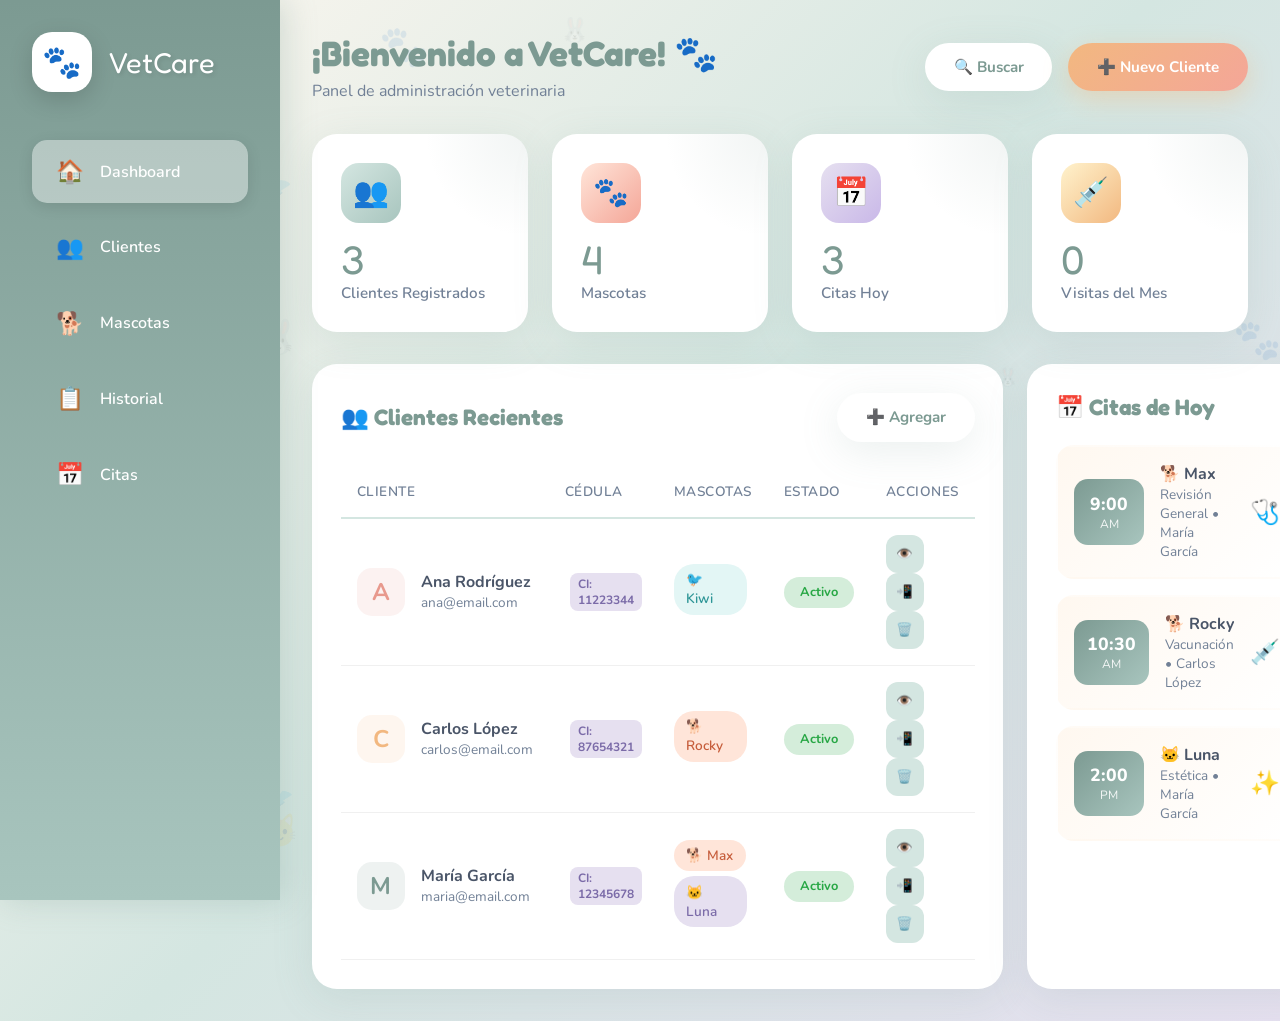
==== index.html @ 116b3d25 "Add files via upload" ====
<!DOCTYPE html>
<html lang="es">
<head>
    <meta charset="UTF-8">
    <meta name="viewport" content="width=device-width, initial-scale=1.0">
    <title>🐾 VetCare - Sistema de Gestión Veterinaria</title>
    <link href="https://fonts.googleapis.com/css2?family=Nunito:wght@400;600;700;800&family=Fredoka+One&display=swap" rel="stylesheet">
    <link rel="stylesheet" href="styles.css">
</head>
<body>
    <!-- Floating Paw Prints Background -->
    <div class="floating-paws" id="floatingPaws"></div>

    <!-- Sidebar Navigation -->
    <aside class="sidebar">
        <div class="logo">
            <div class="logo-icon">🐾</div>
            <span class="logo-text">VetCare</span>
        </div>
        <nav>
            <ul class="nav-menu">
                <li class="nav-item">
                    <a href="#" class="nav-link active" data-section="dashboard">
                        <span class="nav-icon">🏠</span>
                        <span class="nav-text">Dashboard</span>
                    </a>
                </li>
                <li class="nav-item">
                    <a href="#" class="nav-link" data-section="clients">
                        <span class="nav-icon">👥</span>
                        <span class="nav-text">Clientes</span>
                    </a>
                </li>
                <li class="nav-item">
                    <a href="#" class="nav-link" data-section="pets">
                        <span class="nav-icon">🐕</span>
                        <span class="nav-text">Mascotas</span>
                    </a>
                </li>
                <li class="nav-item">
                    <a href="#" class="nav-link" data-section="history">
                        <span class="nav-icon">📋</span>
                        <span class="nav-text">Historial</span>
                    </a>
                </li>
                <li class="nav-item">
                    <a href="#" class="nav-link" data-section="appointments">
                        <span class="nav-icon">📅</span>
                        <span class="nav-text">Citas</span>
                    </a>
                </li>
            </ul>
        </nav>
    </aside>

    <!-- Main Content -->
    <main class="main-content">
        
        <!-- ==================== DASHBOARD SECTION ==================== -->
        <section class="section active" id="dashboard">
            <header class="header">
                <div class="welcome-text">
                    <h1>¡Bienvenido a VetCare! 🐾</h1>
                    <p>Panel de administración veterinaria</p>
                </div>
                <div class="header-actions">
                    <button class="btn btn-secondary" onclick="openModal('search')">🔍 Buscar</button>
                    <button class="btn btn-primary" onclick="openModal('newClient')">➕ Nuevo Cliente</button>
                </div>
            </header>

            <!-- Stats Cards -->
            <div class="stats-grid">
                <div class="stat-card">
                    <div class="stat-icon">👥</div>
                    <div class="stat-value" id="totalClients">0</div>
                    <div class="stat-label">Clientes Registrados</div>
                </div>
                <div class="stat-card">
                    <div class="stat-icon">🐾</div>
                    <div class="stat-value" id="totalPets">0</div>
                    <div class="stat-label">Mascotas</div>
                </div>
                <div class="stat-card">
                    <div class="stat-icon">📅</div>
                    <div class="stat-value" id="todayAppointments">0</div>
                    <div class="stat-label">Citas Hoy</div>
                </div>
                <div class="stat-card">
                    <div class="stat-icon">💉</div>
                    <div class="stat-value" id="monthlyVisits">0</div>
                    <div class="stat-label">Visitas del Mes</div>
                </div>
            </div>

            <!-- Content Grid -->
            <div class="content-grid">
                <!-- Recent Clients Panel -->
                <div class="panel">
                    <div class="panel-header">
                        <h2 class="panel-title">👥 Clientes Recientes</h2>
                        <button class="btn btn-secondary" onclick="openModal('newClient')">➕ Agregar</button>
                    </div>
                    <table class="client-table">
                        <thead>
                            <tr>
                                <th>Cliente</th>
                                <th>Cédula</th>
                                <th>Mascotas</th>
                                <th>Estado</th>
                                <th>Acciones</th>
                            </tr>
                        </thead>
                        <tbody id="recentClientsTable"></tbody>
                    </table>
                </div>

                <!-- Today's Appointments Panel -->
                <div class="panel">
                    <div class="panel-header">
                        <h2 class="panel-title">📅 Citas de Hoy</h2>
                    </div>
                    <div class="appointment-list" id="todayAppointmentsList"></div>
                </div>
            </div>
        </section>

        <!-- ==================== CLIENTS SECTION ==================== -->
        <section class="section" id="clients">
            <header class="header">
                <div class="welcome-text">
                    <h1>Gestión de Clientes 👥</h1>
                    <p>Administra la información de tus clientes</p>
                </div>
                <div class="header-actions">
                    <button class="btn btn-primary" onclick="openModal('newClient')">➕ Nuevo Cliente</button>
                </div>
            </header>

            <div class="panel">
                <div class="search-box">
                    <span class="search-icon">🔍</span>
                    <input type="text" class="search-input" placeholder="Buscar cliente por nombre, cédula, email o teléfono..." id="clientSearch" oninput="filterClients()">
                </div>
                <table class="client-table">
                    <thead>
                        <tr>
                            <th>Cliente</th>
                            <th>Cédula</th>
                            <th>Teléfono</th>
                            <th>Mascotas</th>
                            <th>Última Visita</th>
                            <th>Acciones</th>
                        </tr>
                    </thead>
                    <tbody id="allClientsTable"></tbody>
                </table>
            </div>
        </section>

        <!-- ==================== PETS SECTION ==================== -->
        <section class="section" id="pets">
            <header class="header">
                <div class="welcome-text">
                    <h1>Mascotas 🐾</h1>
                    <p>Registro de todas las mascotas</p>
                </div>
                <div class="header-actions">
                    <button class="btn btn-primary" onclick="openModal('newPet')">➕ Nueva Mascota</button>
                </div>
            </header>

            <div class="panel">
                <div class="search-box">
                    <span class="search-icon">🔍</span>
                    <input type="text" class="search-input" placeholder="Buscar mascota por nombre o dueño..." id="petSearch" oninput="filterPets()">
                </div>
                <table class="client-table">
                    <thead>
                        <tr>
                            <th>Mascota</th>
                            <th>Tipo</th>
                            <th>Dueño</th>
                            <th>Edad</th>
                            <th>Acciones</th>
                        </tr>
                    </thead>
                    <tbody id="allPetsTable"></tbody>
                </table>
            </div>
        </section>

        <!-- ==================== HISTORY SECTION ==================== -->
        <section class="section" id="history">
            <header class="header">
                <div class="welcome-text">
                    <h1>Historial Clínico 📋</h1>
                    <p>Registro de consultas y tratamientos</p>
                </div>
                <div class="header-actions">
                    <button class="btn btn-primary" onclick="openModal('newHistory')">➕ Nueva Consulta</button>
                </div>
            </header>

            <div class="panel">
                <div class="search-box">
                    <span class="search-icon">🔍</span>
                    <input type="text" class="search-input" placeholder="Buscar en historial..." id="historySearch" oninput="filterHistory()">
                </div>
                <div class="history-list" id="historyList"></div>
            </div>
        </section>

        <!-- ==================== APPOINTMENTS SECTION ==================== -->
        <section class="section" id="appointments">
            <header class="header">
                <div class="welcome-text">
                    <h1>Gestión de Citas 📅</h1>
                    <p>Programa y administra las citas</p>
                </div>
                <div class="header-actions">
                    <button class="btn btn-primary" onclick="openModal('newAppointment')">➕ Nueva Cita</button>
                </div>
            </header>

            <div class="content-grid">
                <div class="panel">
                    <div class="panel-header">
                        <h2 class="panel-title">📆 Próximas Citas</h2>
                    </div>
                    <div class="appointment-list" id="upcomingAppointments"></div>
                </div>
                <div class="panel">
                    <div class="panel-header">
                        <h2 class="panel-title">✅ Completadas Hoy</h2>
                    </div>
                    <div class="appointment-list" id="completedAppointments"></div>
                </div>
            </div>
        </section>
    </main>

    <!-- ==================== MODALS ==================== -->

    <!-- Modal: New Client -->
    <div class="modal-overlay" id="modalNewClient">
        <div class="modal">
            <div class="modal-header">
                <h2 class="modal-title">🧑 Nuevo Cliente</h2>
                <button class="close-btn" onclick="closeModal('newClient')">✕</button>
            </div>
            <form onsubmit="saveClient(event)">
                <div class="form-row">
                    <div class="form-group">
                        <label class="form-label">Cédula de Identidad *</label>
                        <input type="text" class="form-input" id="clientCedula" placeholder="12345678" required>
                    </div>
                    <div class="form-group">
                        <label class="form-label">Nombre Completo *</label>
                        <input type="text" class="form-input" id="clientName" placeholder="Juan Pérez" required>
                    </div>
                </div>
                <div class="form-row">
                    <div class="form-group">
                        <label class="form-label">Teléfono (WhatsApp) *</label>
                        <input type="tel" class="form-input" id="clientPhone" placeholder="59170000000" required>
                    </div>
                    <div class="form-group">
                        <label class="form-label">Email</label>
                        <input type="email" class="form-input" id="clientEmail" placeholder="juan@email.com">
                    </div>
                </div>
                <div class="form-group">
                    <label class="form-label">Dirección</label>
                    <input type="text" class="form-input" id="clientAddress" placeholder="Av. Principal #123">
                </div>
                <button type="submit" class="btn btn-primary" style="width: 100%; justify-content: center;">
                    💾 Guardar Cliente
                </button>
            </form>
        </div>
    </div>

    <!-- Modal: New Pet -->
    <div class="modal-overlay" id="modalNewPet">
        <div class="modal">
            <div class="modal-header">
                <h2 class="modal-title">🐾 Nueva Mascota</h2>
                <button class="close-btn" onclick="closeModal('newPet')">✕</button>
            </div>
            <form onsubmit="savePet(event)">
                <!-- Pet Type Selector -->
                <div class="form-group">
                    <label class="form-label">Tipo de Mascota</label>
                    <div class="pet-selector" id="petTypeSelector">
                        <div class="pet-option" data-type="dog" onclick="selectPetType('dog')">
                            <div class="pet-option-icon">🐕</div>
                            <div class="pet-option-label">Perro</div>
                        </div>
                        <div class="pet-option" data-type="cat" onclick="selectPetType('cat')">
                            <div class="pet-option-icon">🐱</div>
                            <div class="pet-option-label">Gato</div>
                        </div>
                        <div class="pet-option" data-type="bird" onclick="selectPetType('bird')">
                            <div class="pet-option-icon">🐦</div>
                            <div class="pet-option-label">Ave</div>
                        </div>
                        <div class="pet-option" data-type="rabbit" onclick="selectPetType('rabbit')">
                            <div class="pet-option-icon">🐰</div>
                            <div class="pet-option-label">Conejo</div>
                        </div>
                    </div>
                    <input type="hidden" id="petType" required>
                </div>

                <div class="form-row">
                    <div class="form-group">
                        <label class="form-label">Nombre de la Mascota *</label>
                        <input type="text" class="form-input" id="petName" placeholder="Max" required>
                    </div>
                    <div class="form-group">
                        <label class="form-label">Raza</label>
                        <input type="text" class="form-input" id="petBreed" placeholder="Golden Retriever">
                    </div>
                </div>

                <div class="form-row">
                    <div class="form-group">
                        <label class="form-label">Edad</label>
                        <input type="text" class="form-input" id="petAge" placeholder="3 años">
                    </div>
                    <div class="form-group">
                        <label class="form-label">Peso (kg)</label>
                        <input type="number" class="form-input" id="petWeight" placeholder="15" step="0.1">
                    </div>
                </div>

                <!-- Owner Search with Autocomplete -->
                <div class="form-group">
                    <label class="form-label">🔍 Buscar Dueño por Cédula o Nombre *</label>
                    <div class="autocomplete-wrapper">
                        <input type="text" class="form-input" id="ownerSearch" placeholder="Ingrese cédula o nombre del dueño..." oninput="searchOwner(this.value)" autocomplete="off">
                        <div class="autocomplete-list" id="ownerAutocomplete"></div>
                    </div>
                    <input type="hidden" id="petOwner">
                </div>

                <!-- Owner Info Card (shows when owner is selected) -->
                <div class="owner-info-card" id="ownerInfoCard">
                    <div class="owner-info-header">
                        <div class="owner-info-avatar" id="ownerAvatar">J</div>
                        <div>
                            <div class="owner-info-name" id="ownerInfoName">Juan Pérez</div>
                            <span class="owner-info-badge">✓ Cliente Registrado</span>
                        </div>
                    </div>
                    <div class="owner-info-details">
                        <div class="owner-info-item">📋 CI: <span id="ownerInfoCedula">12345678</span></div>
                        <div class="owner-info-item">📞 <span id="ownerInfoPhone">+591 70000000</span></div>
                        <div class="owner-info-item">✉️ <span id="ownerInfoEmail">juan@email.com</span></div>
                        <div class="owner-info-item">🐾 <span id="ownerInfoPets">2 mascotas</span></div>
                    </div>
                </div>

                <!-- New Owner Form (shows when no owner found) -->
                <div id="newOwnerForm" style="display: none;">
                    <div class="new-owner-alert">
                        <p class="new-owner-alert-title">⚡ Cliente nuevo detectado</p>
                        <p class="new-owner-alert-text">Complete los datos para registrar al nuevo cliente</p>
                    </div>
                    <div class="form-row">
                        <div class="form-group">
                            <label class="form-label">Cédula de Identidad *</label>
                            <input type="text" class="form-input" id="newOwnerCedula" placeholder="12345678">
                        </div>
                        <div class="form-group">
                            <label class="form-label">Nombre Completo *</label>
                            <input type="text" class="form-input" id="newOwnerName" placeholder="Nombre del dueño">
                        </div>
                    </div>
                    <div class="form-row">
                        <div class="form-group">
                            <label class="form-label">Teléfono (WhatsApp) *</label>
                            <input type="tel" class="form-input" id="newOwnerPhone" placeholder="59170000000">
                        </div>
                        <div class="form-group">
                            <label class="form-label">Email</label>
                            <input type="email" class="form-input" id="newOwnerEmail" placeholder="email@ejemplo.com">
                        </div>
                    </div>
                    <div class="form-group">
                        <label class="form-label">Dirección</label>
                        <input type="text" class="form-input" id="newOwnerAddress" placeholder="Av. Principal #123">
                    </div>
                </div>

                <div class="form-group">
                    <label class="form-label">Notas Adicionales</label>
                    <textarea class="form-input" id="petNotes" placeholder="Alergias, condiciones especiales..." rows="3"></textarea>
                </div>

                <button type="submit" class="btn btn-primary" style="width: 100%; justify-content: center;">
                    💾 Guardar Mascota
                </button>
            </form>
        </div>
    </div>

    <!-- Modal: New Appointment -->
    <div class="modal-overlay" id="modalNewAppointment">
        <div class="modal">
            <div class="modal-header">
                <h2 class="modal-title">📅 Nueva Cita</h2>
                <button class="close-btn" onclick="closeModal('newAppointment')">✕</button>
            </div>
            <form onsubmit="saveAppointment(event)">
                <!-- Step 1: Select Client -->
                <div class="form-group">
                    <label class="form-label">1️⃣ Buscar Cliente por Cédula o Nombre *</label>
                    <div class="autocomplete-wrapper">
                        <input type="text" class="form-input" id="appointmentClientSearch" placeholder="Ingrese cédula o nombre del cliente..." oninput="searchClientForAppointment(this.value)" autocomplete="off">
                        <div class="autocomplete-list" id="appointmentClientAutocomplete"></div>
                    </div>
                    <input type="hidden" id="appointmentClientId">
                </div>

                <!-- Client Info Card -->
                <div class="owner-info-card" id="appointmentClientCard">
                    <div class="owner-info-header">
                        <div class="owner-info-avatar" id="appointmentClientAvatar">J</div>
                        <div>
                            <div class="owner-info-name" id="appointmentClientName">Juan Pérez</div>
                            <span class="owner-info-badge">✓ Cliente Seleccionado</span>
                        </div>
                    </div>
                    <div class="owner-info-details">
                        <div class="owner-info-item">📋 CI: <span id="appointmentClientCedula">12345678</span></div>
                        <div class="owner-info-item">📞 <span id="appointmentClientPhone">+591 70000000</span></div>
                    </div>
                </div>

                <!-- Step 2: Select Pet from Client -->
                <div class="form-group" id="appointmentPetSelection" style="display: none;">
                    <label class="form-label">2️⃣ Seleccionar Mascota del Cliente *</label>
                    <div class="pet-selection-grid" id="appointmentPetGrid"></div>
                    <input type="hidden" id="appointmentPetId">
                </div>

                <!-- Step 3: Appointment Details -->
                <div id="appointmentDetails" style="display: none;">
                    <div class="form-row">
                        <div class="form-group">
                            <label class="form-label">3️⃣ Fecha</label>
                            <input type="date" class="form-input" id="appointmentDate" required>
                        </div>
                        <div class="form-group">
                            <label class="form-label">Hora</label>
                            <input type="time" class="form-input" id="appointmentTime" required>
                        </div>
                    </div>
                    <div class="form-group">
                        <label class="form-label">Tipo de Consulta</label>
                        <select class="form-select" id="appointmentType" required>
                            <option value="checkup">Revisión General</option>
                            <option value="vaccine">Vacunación</option>
                            <option value="surgery">Cirugía</option>
                            <option value="grooming">Estética</option>
                            <option value="emergency">Emergencia</option>
                            <option value="dental">Dental</option>
                        </select>
                    </div>
                    <div class="form-group">
                        <label class="form-label">Notas</label>
                        <textarea class="form-input" id="appointmentNotes" placeholder="Descripción de la consulta..." rows="3"></textarea>
                    </div>

                    <!-- WhatsApp Notice -->
                    <div class="whatsapp-notice">
                        <p class="whatsapp-notice-title">📲 WhatsApp Automático</p>
                        <p class="whatsapp-notice-text">Al guardar, se abrirá WhatsApp para enviar el recordatorio de cita al cliente</p>
                    </div>

                    <button type="submit" class="btn btn-primary" style="width: 100%; justify-content: center;">
                        💾 Agendar Cita y Enviar WhatsApp
                    </button>
                </div>
            </form>
        </div>
    </div>

    <!-- Modal: New History -->
    <div class="modal-overlay" id="modalNewHistory">
        <div class="modal modal-large">
            <div class="modal-header">
                <h2 class="modal-title">📋 Nueva Consulta</h2>
                <button class="close-btn" onclick="closeModal('newHistory')">✕</button>
            </div>
            <form onsubmit="saveHistory(event)">
                <!-- Step 1: Select Client -->
                <div class="form-group">
                    <label class="form-label">1️⃣ Buscar Cliente por Cédula o Nombre *</label>
                    <div class="autocomplete-wrapper">
                        <input type="text" class="form-input" id="historyClientSearch" placeholder="Ingrese cédula o nombre del cliente..." oninput="searchClientForHistory(this.value)" autocomplete="off">
                        <div class="autocomplete-list" id="historyClientAutocomplete"></div>
                    </div>
                    <input type="hidden" id="historyClientId">
                </div>

                <!-- Client Info Card -->
                <div class="owner-info-card" id="historyClientCard">
                    <div class="owner-info-header">
                        <div class="owner-info-avatar" id="historyClientAvatar">J</div>
                        <div>
                            <div class="owner-info-name" id="historyClientName">Juan Pérez</div>
                            <span class="owner-info-badge">✓ Cliente Seleccionado</span>
                        </div>
                    </div>
                </div>

                <!-- Step 2: Select Pet from Client -->
                <div class="form-group" id="historyPetSelection" style="display: none;">
                    <label class="form-label">2️⃣ Seleccionar Mascota del Cliente *</label>
                    <div class="pet-selection-grid" id="historyPetGrid"></div>
                    <input type="hidden" id="historyPetId">
                </div>

                <!-- Step 3: History Details -->
                <div id="historyDetails" style="display: none;">
                    <div class="form-group">
                        <label class="form-label">3️⃣ Tipo de Consulta</label>
                        <select class="form-select" id="historyType" required>
                            <option value="checkup">Revisión General</option>
                            <option value="vaccine">Vacunación</option>
                            <option value="surgery">Cirugía</option>
                            <option value="treatment">Tratamiento</option>
                            <option value="emergency">Emergencia</option>
                        </select>
                    </div>
                    <div class="form-group">
                        <label class="form-label">Diagnóstico *</label>
                        <textarea class="form-input" id="historyDiagnosis" placeholder="Descripción del diagnóstico..." rows="3" required></textarea>
                    </div>
                    <div class="form-group">
                        <label class="form-label">Tratamiento</label>
                        <textarea class="form-input" id="historyTreatment" placeholder="Tratamiento recetado..." rows="3"></textarea>
                    </div>
                    <div class="form-group">
                        <label class="form-label">Medicamentos</label>
                        <input type="text" class="form-input" id="historyMeds" placeholder="Medicamentos recetados">
                    </div>

                    <!-- File Upload -->
                    <div class="form-group">
                        <label class="form-label">📎 Adjuntar Fotos y Documentos</label>
                        <div class="file-upload-area" id="fileUploadArea" onclick="document.getElementById('historyFiles').click()">
                            <div class="file-upload-icon">📁</div>
                            <div class="file-upload-text">Haga clic o arrastre archivos aquí</div>
                            <div class="file-upload-hint">Fotos, PDFs, radiografías, análisis (máx. 10MB cada uno)</div>
                        </div>
                        <input type="file" id="historyFiles" multiple accept="image/*,.pdf,.doc,.docx" style="display: none;" onchange="handleFileSelect(event)">
                        <div class="file-list" id="fileList"></div>
                    </div>

                    <button type="submit" class="btn btn-primary" style="width: 100%; justify-content: center;">
                        💾 Guardar Consulta
                    </button>
                </div>
            </form>
        </div>
    </div>

    <!-- Modal: View History (Print) -->
    <div class="modal-overlay" id="modalViewHistory">
        <div class="modal modal-large">
            <div class="modal-header">
                <h2 class="modal-title">📋 Historial Clínico</h2>
                <div class="modal-header-actions">
                    <button class="btn btn-print" onclick="printHistory()">🖨️ Imprimir</button>
                    <button class="close-btn" onclick="closeModal('viewHistory')">✕</button>
                </div>
            </div>
            <div id="viewHistoryContent"></div>
        </div>
    </div>

    <!-- Modal: Search -->
    <div class="modal-overlay" id="modalSearch">
        <div class="modal">
            <div class="modal-header">
                <h2 class="modal-title">🔍 Búsqueda Rápida</h2>
                <button class="close-btn" onclick="closeModal('search')">✕</button>
            </div>
            <div class="search-box">
                <span class="search-icon">🔍</span>
                <input type="text" class="search-input" placeholder="Buscar clientes, mascotas, citas..." id="globalSearch" oninput="globalSearchFn()">
            </div>
            <div id="searchResults"></div>
        </div>
    </div>

    <!-- Print Container (hidden) -->
    <div id="printContainer" style="display: none;"></div>

    <!-- Toast Notification -->
    <div class="toast" id="toast">
        <span class="toast-icon">✅</span>
        <span class="toast-message">Operación exitosa</span>
    </div>

    <!-- Scripts -->
    <script src="config.js"></script>
    <script src="script.js"></script>
</body>
</html>
---- styles.css ----
/* ╔════════════════════════════════════════════════════════════════════════════╗
   ║                         ESTILOS - styles.css                                ║
   ║                         Sistema VetCare v2.0                                ║
   ║                    Sistema de Gestión Veterinaria                           ║
   ╚════════════════════════════════════════════════════════════════════════════╝ */

/* ══════════════════════════════════════════════════════════════════════════════
   VARIABLES CSS (Colores y configuración global)
   ══════════════════════════════════════════════════════════════════════════════ */
:root {
    --primary: #7C9A92;
    --primary-light: #A8C5BE;
    --secondary: #F2B880;
    --accent: #E8998D;
    --coral: #F4A698;
    --cream: #FFF8F0;
    --mint: #D4E6E1;
    --lavender: #E6E0F0;
    --text: #4A5568;
    --text-light: #718096;
    --white: #FFFFFF;
    --shadow: 0 10px 40px rgba(124, 154, 146, 0.15);
    --shadow-hover: 0 20px 60px rgba(124, 154, 146, 0.25);
}

/* ══════════════════════════════════════════════════════════════════════════════
   RESET Y ESTILOS BASE
   ══════════════════════════════════════════════════════════════════════════════ */
* {
    margin: 0;
    padding: 0;
    box-sizing: border-box;
}

body {
    font-family: 'Nunito', sans-serif;
    background: linear-gradient(135deg, var(--cream) 0%, var(--mint) 50%, var(--lavender) 100%);
    min-height: 100vh;
    color: var(--text);
    overflow-x: hidden;
}

/* ══════════════════════════════════════════════════════════════════════════════
   FONDO ANIMADO (Patitas flotantes)
   ══════════════════════════════════════════════════════════════════════════════ */
.floating-paws {
    position: fixed;
    top: 0;
    left: 0;
    width: 100%;
    height: 100%;
    pointer-events: none;
    z-index: 0;
    overflow: hidden;
}

.paw {
    position: absolute;
    font-size: 2rem;
    opacity: 0.1;
    animation: floatPaw 20s infinite ease-in-out;
}

@keyframes floatPaw {
    0%, 100% { transform: translateY(0) rotate(0deg); }
    25% { transform: translateY(-30px) rotate(10deg); }
    50% { transform: translateY(-15px) rotate(-5deg); }
    75% { transform: translateY(-40px) rotate(15deg); }
}

/* ══════════════════════════════════════════════════════════════════════════════
   SIDEBAR (Barra lateral de navegación)
   ══════════════════════════════════════════════════════════════════════════════ */
.sidebar {
    position: fixed;
    left: 0;
    top: 0;
    width: 280px;
    height: 100vh;
    background: linear-gradient(180deg, var(--primary) 0%, var(--primary-light) 100%);
    padding: 2rem;
    z-index: 100;
    box-shadow: 4px 0 30px rgba(124, 154, 146, 0.3);
}

.logo {
    display: flex;
    align-items: center;
    gap: 1rem;
    margin-bottom: 3rem;
    animation: slideIn 0.8s ease-out;
}

.logo-icon {
    width: 60px;
    height: 60px;
    background: var(--white);
    border-radius: 20px;
    display: flex;
    align-items: center;
    justify-content: center;
    font-size: 2rem;
    box-shadow: 0 8px 25px rgba(0,0,0,0.15);
    animation: bounce 2s infinite;
}

@keyframes bounce {
    0%, 100% { transform: translateY(0); }
    50% { transform: translateY(-8px); }
}

.logo-text {
    font-family: 'Fredoka One', cursive;
    font-size: 1.8rem;
    color: var(--white);
    text-shadow: 2px 2px 4px rgba(0,0,0,0.1);
}

.nav-menu {
    list-style: none;
}

.nav-item {
    margin-bottom: 0.8rem;
    animation: slideIn 0.8s ease-out backwards;
}

.nav-item:nth-child(1) { animation-delay: 0.1s; }
.nav-item:nth-child(2) { animation-delay: 0.2s; }
.nav-item:nth-child(3) { animation-delay: 0.3s; }
.nav-item:nth-child(4) { animation-delay: 0.4s; }
.nav-item:nth-child(5) { animation-delay: 0.5s; }

.nav-link {
    display: flex;
    align-items: center;
    gap: 1rem;
    padding: 1rem 1.5rem;
    border-radius: 15px;
    color: var(--white);
    text-decoration: none;
    font-weight: 600;
    font-size: 1rem;
    transition: all 0.3s cubic-bezier(0.4, 0, 0.2, 1);
    position: relative;
    overflow: hidden;
}

.nav-link::before {
    content: '';
    position: absolute;
    left: 0;
    top: 0;
    width: 100%;
    height: 100%;
    background: var(--white);
    opacity: 0;
    transition: opacity 0.3s;
    border-radius: 15px;
}

.nav-link:hover::before,
.nav-link.active::before {
    opacity: 0.2;
}

.nav-link:hover {
    transform: translateX(8px);
}

.nav-link.active {
    background: rgba(255,255,255,0.25);
    box-shadow: 0 4px 15px rgba(0,0,0,0.1);
}

.nav-icon,
.nav-text {
    position: relative;
    z-index: 1;
}

.nav-icon {
    font-size: 1.4rem;
}

@keyframes slideIn {
    from {
        opacity: 0;
        transform: translateX(-30px);
    }
    to {
        opacity: 1;
        transform: translateX(0);
    }
}

/* ══════════════════════════════════════════════════════════════════════════════
   CONTENIDO PRINCIPAL
   ══════════════════════════════════════════════════════════════════════════════ */
.main-content {
    margin-left: 280px;
    padding: 2rem;
    position: relative;
    z-index: 1;
}

/* ══════════════════════════════════════════════════════════════════════════════
   HEADER (Encabezado de cada sección)
   ══════════════════════════════════════════════════════════════════════════════ */
.header {
    display: flex;
    justify-content: space-between;
    align-items: center;
    margin-bottom: 2rem;
    animation: fadeInDown 0.8s ease-out;
}

@keyframes fadeInDown {
    from {
        opacity: 0;
        transform: translateY(-20px);
    }
    to {
        opacity: 1;
        transform: translateY(0);
    }
}

.welcome-text h1 {
    font-family: 'Fredoka One', cursive;
    font-size: 2.2rem;
    color: var(--primary);
    margin-bottom: 0.3rem;
}

.welcome-text p {
    color: var(--text-light);
    font-size: 1rem;
}

.header-actions {
    display: flex;
    gap: 1rem;
}

/* ══════════════════════════════════════════════════════════════════════════════
   BOTONES
   ══════════════════════════════════════════════════════════════════════════════ */
.btn {
    padding: 0.9rem 1.8rem;
    border: none;
    border-radius: 50px;
    font-family: 'Nunito', sans-serif;
    font-weight: 700;
    font-size: 0.95rem;
    cursor: pointer;
    transition: all 0.3s cubic-bezier(0.4, 0, 0.2, 1);
    display: flex;
    align-items: center;
    gap: 0.5rem;
}

.btn-primary {
    background: linear-gradient(135deg, var(--secondary) 0%, var(--coral) 100%);
    color: var(--white);
    box-shadow: 0 8px 25px rgba(242, 184, 128, 0.4);
}

.btn-primary:hover {
    transform: translateY(-3px) scale(1.02);
    box-shadow: 0 12px 35px rgba(242, 184, 128, 0.5);
}

.btn-secondary {
    background: var(--white);
    color: var(--primary);
    box-shadow: var(--shadow);
}

.btn-secondary:hover {
    transform: translateY(-3px);
    box-shadow: var(--shadow-hover);
}

.btn-whatsapp {
    background: linear-gradient(135deg, #25D366 0%, #128C7E 100%);
    color: white;
}

.btn-print {
    background: linear-gradient(135deg, #6B7280 0%, #4B5563 100%);
    color: white;
}

.btn-sm {
    padding: 0.5rem 1rem;
    font-size: 0.85rem;
}

/* ══════════════════════════════════════════════════════════════════════════════
   TARJETAS DE ESTADÍSTICAS
   ══════════════════════════════════════════════════════════════════════════════ */
.stats-grid {
    display: grid;
    grid-template-columns: repeat(4, 1fr);
    gap: 1.5rem;
    margin-bottom: 2rem;
}

.stat-card {
    background: var(--white);
    border-radius: 25px;
    padding: 1.8rem;
    box-shadow: var(--shadow);
    transition: all 0.4s cubic-bezier(0.4, 0, 0.2, 1);
    animation: popIn 0.6s ease-out backwards;
    position: relative;
    overflow: hidden;
}

.stat-card::before {
    content: '';
    position: absolute;
    top: -50%;
    right: -50%;
    width: 100%;
    height: 100%;
    background: radial-gradient(circle, rgba(124, 154, 146, 0.1) 0%, transparent 70%);
    transition: all 0.5s;
}

.stat-card:hover::before {
    transform: scale(2);
}

.stat-card:nth-child(1) { animation-delay: 0.1s; }
.stat-card:nth-child(2) { animation-delay: 0.2s; }
.stat-card:nth-child(3) { animation-delay: 0.3s; }
.stat-card:nth-child(4) { animation-delay: 0.4s; }

.stat-card:hover {
    transform: translateY(-10px) scale(1.02);
    box-shadow: var(--shadow-hover);
}

@keyframes popIn {
    from {
        opacity: 0;
        transform: scale(0.8);
    }
    to {
        opacity: 1;
        transform: scale(1);
    }
}

.stat-icon {
    width: 60px;
    height: 60px;
    border-radius: 18px;
    display: flex;
    align-items: center;
    justify-content: center;
    font-size: 1.8rem;
    margin-bottom: 1rem;
}

.stat-card:nth-child(1) .stat-icon { background: linear-gradient(135deg, var(--mint) 0%, var(--primary-light) 100%); }
.stat-card:nth-child(2) .stat-icon { background: linear-gradient(135deg, #FFE5D9 0%, var(--coral) 100%); }
.stat-card:nth-child(3) .stat-icon { background: linear-gradient(135deg, var(--lavender) 0%, #C9B8E8 100%); }
.stat-card:nth-child(4) .stat-icon { background: linear-gradient(135deg, #FFF3CD 0%, var(--secondary) 100%); }

.stat-value {
    font-family: 'Fredoka One', cursive;
    font-size: 2.5rem;
    color: var(--primary);
    line-height: 1;
    margin-bottom: 0.3rem;
}

.stat-label {
    color: var(--text-light);
    font-weight: 600;
    font-size: 0.95rem;
}

/* ══════════════════════════════════════════════════════════════════════════════
   GRID DE CONTENIDO Y PANELES
   ══════════════════════════════════════════════════════════════════════════════ */
.content-grid {
    display: grid;
    grid-template-columns: 2fr 1fr;
    gap: 1.5rem;
}

.panel {
    background: var(--white);
    border-radius: 25px;
    padding: 1.8rem;
    box-shadow: var(--shadow);
    animation: fadeInUp 0.8s ease-out backwards;
}

.panel:nth-child(1) { animation-delay: 0.3s; }
.panel:nth-child(2) { animation-delay: 0.4s; }

@keyframes fadeInUp {
    from {
        opacity: 0;
        transform: translateY(30px);
    }
    to {
        opacity: 1;
        transform: translateY(0);
    }
}

.panel-header {
    display: flex;
    justify-content: space-between;
    align-items: center;
    margin-bottom: 1.5rem;
}

.panel-title {
    font-family: 'Fredoka One', cursive;
    font-size: 1.4rem;
    color: var(--primary);
    display: flex;
    align-items: center;
    gap: 0.8rem;
}

/* ══════════════════════════════════════════════════════════════════════════════
   TABLAS
   ══════════════════════════════════════════════════════════════════════════════ */
.client-table {
    width: 100%;
    border-collapse: collapse;
}

.client-table th {
    text-align: left;
    padding: 1rem;
    color: var(--text-light);
    font-weight: 600;
    font-size: 0.85rem;
    text-transform: uppercase;
    letter-spacing: 0.5px;
    border-bottom: 2px solid var(--mint);
}

.client-table td {
    padding: 1rem;
    border-bottom: 1px solid #f0f0f0;
    vertical-align: middle;
}

.client-table tbody tr {
    transition: all 0.3s;
    cursor: pointer;
}

.client-table tbody tr:hover {
    background: linear-gradient(90deg, var(--cream) 0%, transparent 100%);
    transform: scale(1.01);
}

.client-info {
    display: flex;
    align-items: center;
    gap: 1rem;
}

.client-avatar {
    width: 48px;
    height: 48px;
    border-radius: 15px;
    display: flex;
    align-items: center;
    justify-content: center;
    font-size: 1.5rem;
    font-weight: 700;
}

.client-name {
    font-weight: 700;
    color: var(--text);
}

.client-email {
    font-size: 0.85rem;
    color: var(--text-light);
}

/* ══════════════════════════════════════════════════════════════════════════════
   BADGES (Etiquetas)
   ══════════════════════════════════════════════════════════════════════════════ */
.pet-badge {
    display: inline-flex;
    align-items: center;
    gap: 0.4rem;
    padding: 0.4rem 0.8rem;
    border-radius: 20px;
    font-size: 0.85rem;
    font-weight: 600;
    margin-right: 0.3rem;
    margin-bottom: 0.3rem;
}

.pet-badge.dog { background: #FFE5D9; color: #C65D3B; }
.pet-badge.cat { background: var(--lavender); color: #7B6BA8; }
.pet-badge.bird { background: #E3F6F5; color: #2D9596; }
.pet-badge.rabbit { background: #FFF3CD; color: #B8860B; }

.status-badge {
    padding: 0.4rem 1rem;
    border-radius: 20px;
    font-size: 0.8rem;
    font-weight: 700;
}

.status-badge.active { background: #D4EDDA; color: #28A745; }

.ci-badge {
    display: inline-block;
    padding: 0.2rem 0.5rem;
    background: var(--lavender);
    color: #7B6BA8;
    border-radius: 8px;
    font-size: 0.75rem;
    font-weight: 700;
    margin-left: 0.3rem;
}

/* ══════════════════════════════════════════════════════════════════════════════
   BOTONES DE ACCIÓN
   ══════════════════════════════════════════════════════════════════════════════ */
.action-btn {
    width: 38px;
    height: 38px;
    border: none;
    border-radius: 12px;
    background: var(--mint);
    color: var(--primary);
    cursor: pointer;
    transition: all 0.3s;
    margin-right: 0.5rem;
}

.action-btn:hover {
    background: var(--primary);
    color: var(--white);
    transform: scale(1.1);
}

/* ══════════════════════════════════════════════════════════════════════════════
   LISTA DE CITAS
   ══════════════════════════════════════════════════════════════════════════════ */
.appointment-list {
    display: flex;
    flex-direction: column;
    gap: 1rem;
}

.appointment-card {
    display: flex;
    align-items: center;
    gap: 1rem;
    padding: 1rem;
    border-radius: 18px;
    background: linear-gradient(135deg, var(--cream) 0%, var(--white) 100%);
    border: 2px solid transparent;
    transition: all 0.3s cubic-bezier(0.4, 0, 0.2, 1);
    cursor: pointer;
}

.appointment-card:hover {
    border-color: var(--primary-light);
    transform: translateX(8px);
    box-shadow: 0 8px 25px rgba(124, 154, 146, 0.15);
}

.appointment-time {
    min-width: 70px;
    text-align: center;
    padding: 0.8rem;
    border-radius: 14px;
    background: linear-gradient(135deg, var(--primary) 0%, var(--primary-light) 100%);
    color: var(--white);
}

.appointment-time .time {
    font-weight: 800;
    font-size: 1.1rem;
}

.appointment-time .period {
    font-size: 0.75rem;
    opacity: 0.9;
}

.appointment-details {
    flex: 1;
}

.appointment-pet {
    font-weight: 700;
    color: var(--text);
    display: flex;
    align-items: center;
    gap: 0.5rem;
}

.appointment-type {
    font-size: 0.85rem;
    color: var(--text-light);
}

.appointment-icon {
    font-size: 1.5rem;
}

/* ══════════════════════════════════════════════════════════════════════════════
   MODALES
   ══════════════════════════════════════════════════════════════════════════════ */
.modal-overlay {
    position: fixed;
    top: 0;
    left: 0;
    width: 100%;
    height: 100%;
    background: rgba(74, 85, 104, 0.5);
    backdrop-filter: blur(8px);
    display: none;
    align-items: center;
    justify-content: center;
    z-index: 1000;
    animation: fadeIn 0.3s ease-out;
}

.modal-overlay.active {
    display: flex;
}

@keyframes fadeIn {
    from { opacity: 0; }
    to { opacity: 1; }
}

.modal {
    background: var(--white);
    border-radius: 30px;
    padding: 2.5rem;
    width: 90%;
    max-width: 700px;
    max-height: 90vh;
    overflow-y: auto;
    box-shadow: 0 30px 80px rgba(0,0,0,0.2);
    animation: modalSlideIn 0.4s cubic-bezier(0.4, 0, 0.2, 1);
}

.modal.modal-large {
    max-width: 900px;
}

@keyframes modalSlideIn {
    from {
        opacity: 0;
        transform: translateY(50px) scale(0.95);
    }
    to {
        opacity: 1;
        transform: translateY(0) scale(1);
    }
}

.modal-header {
    display: flex;
    justify-content: space-between;
    align-items: center;
    margin-bottom: 2rem;
}

.modal-header-actions {
    display: flex;
    gap: 1rem;
    align-items: center;
}

.modal-title {
    font-family: 'Fredoka One', cursive;
    font-size: 1.8rem;
    color: var(--primary);
    display: flex;
    align-items: center;
    gap: 0.8rem;
}

.close-btn {
    width: 45px;
    height: 45px;
    border: none;
    border-radius: 15px;
    background: var(--mint);
    color: var(--primary);
    font-size: 1.5rem;
    cursor: pointer;
    transition: all 0.3s;
}

.close-btn:hover {
    background: var(--accent);
    color: var(--white);
    transform: rotate(90deg);
}

/* ══════════════════════════════════════════════════════════════════════════════
   FORMULARIOS
   ══════════════════════════════════════════════════════════════════════════════ */
.form-group {
    margin-bottom: 1.5rem;
}

.form-label {
    display: block;
    font-weight: 700;
    color: var(--text);
    margin-bottom: 0.5rem;
    font-size: 0.95rem;
}

.form-input {
    width: 100%;
    padding: 1rem 1.2rem;
    border: 2px solid #E2E8F0;
    border-radius: 15px;
    font-family: 'Nunito', sans-serif;
    font-size: 1rem;
    transition: all 0.3s;
    background: #FAFAFA;
}

.form-input:focus {
    outline: none;
    border-color: var(--primary);
    background: var(--white);
    box-shadow: 0 0 0 4px rgba(124, 154, 146, 0.15);
}

.form-input.autocomplete-found {
    border-color: #28A745;
    background: #F0FFF4;
}

.form-row {
    display: grid;
    grid-template-columns: 1fr 1fr;
    gap: 1rem;
}

.form-select {
    width: 100%;
    padding: 1rem 1.2rem;
    border: 2px solid #E2E8F0;
    border-radius: 15px;
    font-family: 'Nunito', sans-serif;
    font-size: 1rem;
    background: #FAFAFA;
    cursor: pointer;
    transition: all 0.3s;
    appearance: none;
    background-image: url("data:image/svg+xml,%3Csvg xmlns='http://www.w3.org/2000/svg' width='24' height='24' viewBox='0 0 24 24' fill='none' stroke='%237C9A92' stroke-width='2' stroke-linecap='round' stroke-linejoin='round'%3E%3Cpolyline points='6 9 12 15 18 9'%3E%3C/polyline%3E%3C/svg%3E");
    background-repeat: no-repeat;
    background-position: right 1rem center;
}

.form-select:focus {
    outline: none;
    border-color: var(--primary);
    box-shadow: 0 0 0 4px rgba(124, 154, 146, 0.15);
}

.form-select:disabled {
    background: #E2E8F0;
    cursor: not-allowed;
}

/* ══════════════════════════════════════════════════════════════════════════════
   AUTOCOMPLETADO
   ══════════════════════════════════════════════════════════════════════════════ */
.autocomplete-wrapper {
    position: relative;
}

.autocomplete-list {
    position: absolute;
    top: 100%;
    left: 0;
    right: 0;
    background: var(--white);
    border: 2px solid var(--primary-light);
    border-radius: 15px;
    margin-top: 5px;
    max-height: 200px;
    overflow-y: auto;
    z-index: 100;
    box-shadow: 0 10px 30px rgba(0,0,0,0.15);
    display: none;
}

.autocomplete-list.show {
    display: block;
    animation: dropDown 0.3s ease-out;
}

@keyframes dropDown {
    from {
        opacity: 0;
        transform: translateY(-10px);
    }
    to {
        opacity: 1;
        transform: translateY(0);
    }
}

.autocomplete-item {
    padding: 1rem;
    cursor: pointer;
    transition: all 0.2s;
    border-bottom: 1px solid #f0f0f0;
}

.autocomplete-item:last-child {
    border-bottom: none;
}

.autocomplete-item:hover {
    background: var(--cream);
}

.autocomplete-item-name {
    font-weight: 700;
    color: var(--text);
}

.autocomplete-item-detail {
    font-size: 0.85rem;
    color: var(--text-light);
}

.autocomplete-badge {
    display: inline-block;
    padding: 0.2rem 0.6rem;
    background: var(--mint);
    color: var(--primary);
    border-radius: 10px;
    font-size: 0.75rem;
    font-weight: 700;
    margin-left: 0.5rem;
}

/* ══════════════════════════════════════════════════════════════════════════════
   TARJETA DE INFORMACIÓN DEL DUEÑO
   ══════════════════════════════════════════════════════════════════════════════ */
.owner-info-card {
    background: linear-gradient(135deg, var(--mint) 0%, var(--cream) 100%);
    border-radius: 18px;
    padding: 1.2rem;
    margin-bottom: 1.5rem;
    display: none;
    animation: fadeInUp 0.4s ease-out;
}

.owner-info-card.show {
    display: block;
}

.owner-info-header {
    display: flex;
    align-items: center;
    gap: 1rem;
    margin-bottom: 0.8rem;
}

.owner-info-avatar {
    width: 50px;
    height: 50px;
    border-radius: 15px;
    background: var(--primary);
    color: var(--white);
    display: flex;
    align-items: center;
    justify-content: center;
    font-size: 1.5rem;
    font-weight: 700;
}

.owner-info-name {
    font-weight: 700;
    color: var(--text);
    font-size: 1.1rem;
}

.owner-info-badge {
    background: var(--primary);
    color: var(--white);
    padding: 0.3rem 0.8rem;
    border-radius: 20px;
    font-size: 0.75rem;
    font-weight: 700;
}

.owner-info-details {
    display: grid;
    grid-template-columns: 1fr 1fr;
    gap: 0.5rem;
}

.owner-info-item {
    font-size: 0.9rem;
    color: var(--text-light);
}

.owner-info-item span {
    font-weight: 700;
    color: var(--text);
}

/* ══════════════════════════════════════════════════════════════════════════════
   ALERTA DE NUEVO DUEÑO
   ══════════════════════════════════════════════════════════════════════════════ */
.new-owner-alert {
    background: linear-gradient(135deg, #FFF3CD 0%, #FFE5D9 100%);
    padding: 1rem;
    border-radius: 15px;
    margin-bottom: 1rem;
}

.new-owner-alert-title {
    font-weight: 700;
    color: var(--text);
    margin-bottom: 0.5rem;
}

.new-owner-alert-text {
    font-size: 0.9rem;
    color: var(--text-light);
}

/* ══════════════════════════════════════════════════════════════════════════════
   AVISO DE WHATSAPP
   ══════════════════════════════════════════════════════════════════════════════ */
.whatsapp-notice {
    background: linear-gradient(135deg, #25D366 0%, #128C7E 100%);
    padding: 1rem;
    border-radius: 15px;
    margin-bottom: 1.5rem;
}

.whatsapp-notice-title {
    color: white;
    font-weight: 700;
    display: flex;
    align-items: center;
    gap: 0.5rem;
}

.whatsapp-notice-text {
    color: rgba(255,255,255,0.9);
    font-size: 0.9rem;
}

/* ══════════════════════════════════════════════════════════════════════════════
   SELECTOR DE TIPO DE MASCOTA
   ══════════════════════════════════════════════════════════════════════════════ */
.pet-selector {
    display: grid;
    grid-template-columns: repeat(4, 1fr);
    gap: 0.8rem;
    margin-bottom: 1rem;
}

.pet-option {
    padding: 1rem;
    border: 2px solid #E2E8F0;
    border-radius: 15px;
    text-align: center;
    cursor: pointer;
    transition: all 0.3s;
}

.pet-option:hover {
    border-color: var(--primary-light);
    transform: translateY(-3px);
}

.pet-option.selected {
    border-color: var(--primary);
    background: var(--mint);
}

.pet-option-icon {
    font-size: 2rem;
    margin-bottom: 0.3rem;
}

.pet-option-label {
    font-size: 0.85rem;
    font-weight: 600;
    color: var(--text);
}

/* ══════════════════════════════════════════════════════════════════════════════
   GRID DE SELECCIÓN DE MASCOTAS
   ══════════════════════════════════════════════════════════════════════════════ */
.pet-selection-grid {
    display: grid;
    grid-template-columns: repeat(auto-fill, minmax(150px, 1fr));
    gap: 1rem;
    margin-top: 1rem;
}

.pet-selection-card {
    padding: 1rem;
    border: 2px solid #E2E8F0;
    border-radius: 15px;
    text-align: center;
    cursor: pointer;
    transition: all 0.3s;
}

.pet-selection-card:hover {
    border-color: var(--primary-light);
    transform: translateY(-3px);
}

.pet-selection-card.selected {
    border-color: var(--primary);
    background: var(--mint);
}

.pet-selection-icon {
    font-size: 2.5rem;
}

.pet-selection-name {
    font-weight: 700;
    margin-top: 0.5rem;
}

.pet-selection-breed {
    font-size: 0.8rem;
    color: var(--text-light);
}

/* ══════════════════════════════════════════════════════════════════════════════
   SECCIONES (Visibilidad)
   ══════════════════════════════════════════════════════════════════════════════ */
.section {
    display: none;
}

.section.active {
    display: block;
    animation: fadeInUp 0.5s ease-out;
}

/* ══════════════════════════════════════════════════════════════════════════════
   HISTORIAL CLÍNICO
   ══════════════════════════════════════════════════════════════════════════════ */
.history-list {
    display: flex;
    flex-direction: column;
    gap: 1rem;
}

.history-item {
    display: flex;
    gap: 1rem;
    padding: 1.2rem;
    border-radius: 18px;
    background: linear-gradient(135deg, var(--cream) 0%, var(--white) 100%);
    border-left: 4px solid var(--primary);
    transition: all 0.3s;
}

.history-item:hover {
    transform: translateX(8px);
    box-shadow: 0 8px 25px rgba(124, 154, 146, 0.15);
}

.history-date {
    min-width: 80px;
    text-align: center;
}

.history-day {
    font-family: 'Fredoka One', cursive;
    font-size: 1.8rem;
    color: var(--primary);
    line-height: 1;
}

.history-month {
    font-size: 0.85rem;
    color: var(--text-light);
    font-weight: 600;
}

.history-content {
    flex: 1;
}

.history-title {
    font-weight: 700;
    color: var(--text);
    margin-bottom: 0.3rem;
    display: flex;
    align-items: center;
    gap: 0.5rem;
}

.history-desc {
    font-size: 0.9rem;
    color: var(--text-light);
}

.history-pet {
    font-size: 0.85rem;
    color: var(--primary);
    font-weight: 600;
    margin-top: 0.3rem;
}

.history-attachments {
    display: flex;
    gap: 0.5rem;
    margin-top: 0.5rem;
    flex-wrap: wrap;
}

.attachment-badge {
    display: inline-flex;
    align-items: center;
    gap: 0.3rem;
    padding: 0.3rem 0.6rem;
    background: var(--lavender);
    color: #7B6BA8;
    border-radius: 8px;
    font-size: 0.75rem;
    font-weight: 600;
    text-decoration: none;
    transition: all 0.3s;
}

.attachment-badge:hover {
    background: #7B6BA8;
    color: white;
}

.history-actions {
    display: flex;
    flex-direction: column;
    gap: 0.5rem;
}

/* ══════════════════════════════════════════════════════════════════════════════
   BÚSQUEDA
   ══════════════════════════════════════════════════════════════════════════════ */
.search-box {
    position: relative;
    margin-bottom: 1.5rem;
}

.search-input {
    width: 100%;
    padding: 1rem 1rem 1rem 3rem;
    border: 2px solid #E2E8F0;
    border-radius: 50px;
    font-family: 'Nunito', sans-serif;
    font-size: 1rem;
    transition: all 0.3s;
    background: #FAFAFA;
}

.search-input:focus {
    outline: none;
    border-color: var(--primary);
    background: var(--white);
    box-shadow: 0 0 0 4px rgba(124, 154, 146, 0.15);
}

.search-icon {
    position: absolute;
    left: 1rem;
    top: 50%;
    transform: translateY(-50%);
    font-size: 1.2rem;
    color: var(--text-light);
}

/* ══════════════════════════════════════════════════════════════════════════════
   SUBIDA DE ARCHIVOS
   ══════════════════════════════════════════════════════════════════════════════ */
.file-upload-area {
    border: 2px dashed var(--primary-light);
    border-radius: 15px;
    padding: 2rem;
    text-align: center;
    cursor: pointer;
    transition: all 0.3s;
    background: #FAFAFA;
}

.file-upload-area:hover {
    border-color: var(--primary);
    background: var(--mint);
}

.file-upload-area.dragover {
    border-color: var(--primary);
    background: var(--mint);
}

.file-upload-icon {
    font-size: 3rem;
    margin-bottom: 0.5rem;
}

.file-upload-text {
    font-weight: 600;
    color: var(--text);
}

.file-upload-hint {
    font-size: 0.85rem;
    color: var(--text-light);
    margin-top: 0.3rem;
}

.file-list {
    margin-top: 1rem;
}

.file-item {
    display: flex;
    align-items: center;
    justify-content: space-between;
    padding: 0.8rem;
    background: var(--cream);
    border-radius: 10px;
    margin-bottom: 0.5rem;
}

.file-item-info {
    display: flex;
    align-items: center;
    gap: 0.5rem;
}

.file-item-name {
    font-weight: 600;
    font-size: 0.9rem;
}

.file-item-size {
    font-size: 0.75rem;
    color: var(--text-light);
}

.file-remove-btn {
    background: var(--accent);
    color: white;
    border: none;
    border-radius: 50%;
    width: 28px;
    height: 28px;
    cursor: pointer;
    font-size: 0.9rem;
}

/* ══════════════════════════════════════════════════════════════════════════════
   TOAST (Notificaciones)
   ══════════════════════════════════════════════════════════════════════════════ */
.toast {
    position: fixed;
    bottom: 2rem;
    right: 2rem;
    background: linear-gradient(135deg, var(--primary) 0%, var(--primary-light) 100%);
    color: var(--white);
    padding: 1.2rem 2rem;
    border-radius: 15px;
    box-shadow: 0 10px 40px rgba(124, 154, 146, 0.4);
    display: flex;
    align-items: center;
    gap: 1rem;
    font-weight: 600;
    z-index: 2000;
    transform: translateY(100px);
    opacity: 0;
    transition: all 0.4s cubic-bezier(0.4, 0, 0.2, 1);
}

.toast.show {
    transform: translateY(0);
    opacity: 1;
}

.toast-icon {
    font-size: 1.5rem;
}

/* ══════════════════════════════════════════════════════════════════════════════
   ESTADO VACÍO
   ══════════════════════════════════════════════════════════════════════════════ */
.empty-state {
    text-align: center;
    padding: 3rem;
    color: var(--text-light);
}

.empty-icon {
    font-size: 4rem;
    margin-bottom: 1rem;
    opacity: 0.5;
}

/* ══════════════════════════════════════════════════════════════════════════════
   ESTILOS DE IMPRESIÓN
   ══════════════════════════════════════════════════════════════════════════════ */
@media print {
    body {
        background: white !important;
    }
    
    .sidebar,
    .header-actions,
    .action-btn,
    .btn,
    .modal-overlay,
    .toast,
    .floating-paws {
        display: none !important;
    }
    
    .main-content {
        margin-left: 0 !important;
        padding: 0 !important;
    }
    
    .panel {
        box-shadow: none !important;
        border: 1px solid #ddd;
    }
}

/* ══════════════════════════════════════════════════════════════════════════════
   RESPONSIVE (Tabletas)
   ══════════════════════════════════════════════════════════════════════════════ */
@media (max-width: 1200px) {
    .stats-grid {
        grid-template-columns: repeat(2, 1fr);
    }
    
    .content-grid {
        grid-template-columns: 1fr;
    }
}

/* ══════════════════════════════════════════════════════════════════════════════
   RESPONSIVE (Móviles)
   ══════════════════════════════════════════════════════════════════════════════ */
@media (max-width: 768px) {
    .sidebar {
        width: 80px;
        padding: 1rem;
    }
    
    .logo-text,
    .nav-text {
        display: none;
    }
    
    .logo-icon {
        width: 50px;
        height: 50px;
    }
    
    .main-content {
        margin-left: 80px;
        padding: 1rem;
    }
    
    .stats-grid {
        grid-template-columns: 1fr;
    }
    
    .form-row {
        grid-template-columns: 1fr;
    }
    
    .pet-selector {
        grid-template-columns: repeat(2, 1fr);
    }
    
    .owner-info-details {
        grid-template-columns: 1fr;
    }
    
    .header {
        flex-direction: column;
        gap: 1rem;
        align-items: flex-start;
    }
    
    .header-actions {
        width: 100%;
        justify-content: flex-start;
    }
}
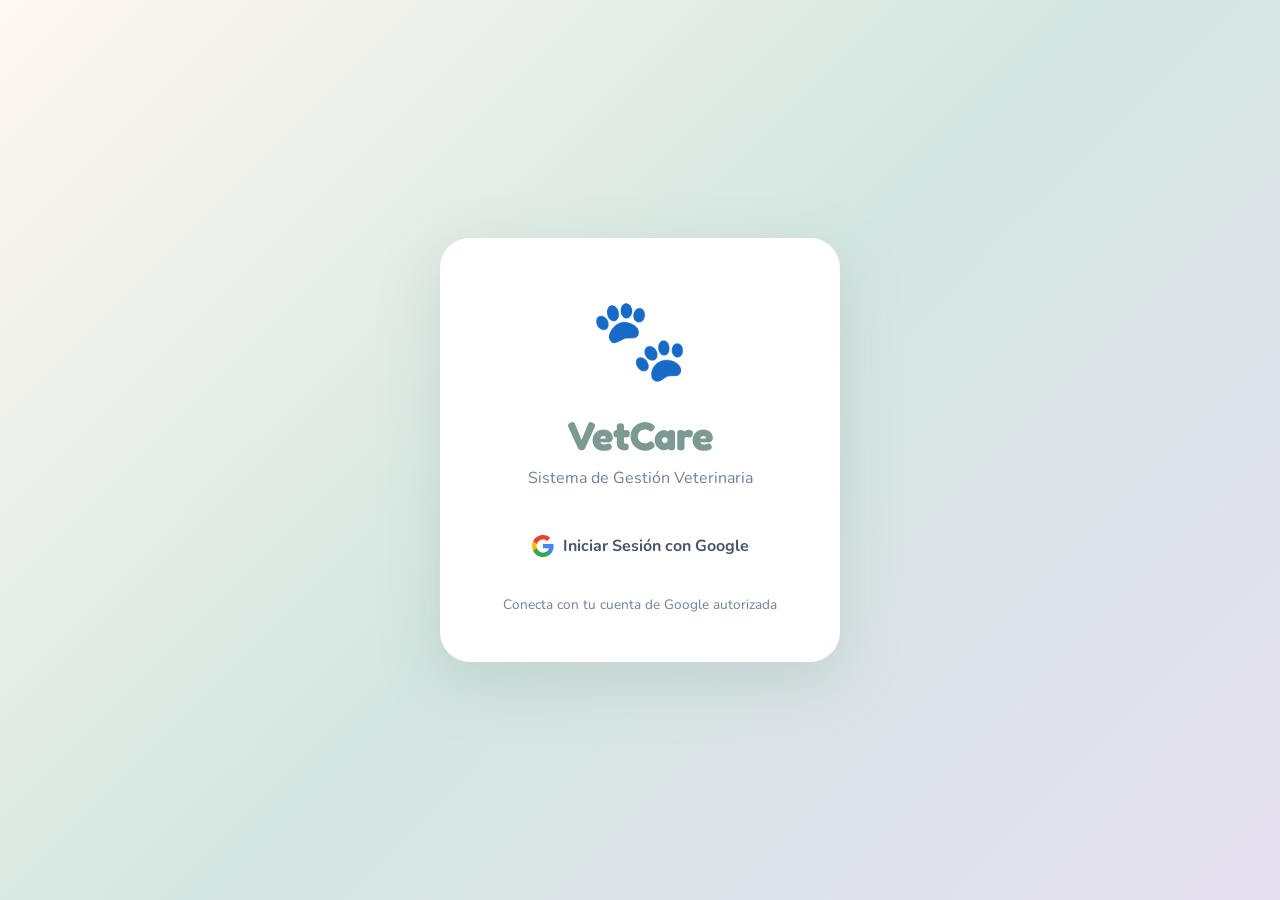
==== commit 393e4e23: "Add files via upload" ====
--- a/index.html
+++ b/index.html
@@ -8,455 +8,262 @@
     <link rel="stylesheet" href="styles.css">
 </head>
 <body>
-    <!-- Floating Paw Prints Background -->
-    <div class="floating-paws" id="floatingPaws"></div>
-
-    <!-- Sidebar Navigation -->
-    <aside class="sidebar">
-        <div class="logo">
-            <div class="logo-icon">🐾</div>
-            <span class="logo-text">VetCare</span>
-        </div>
-        <nav>
-            <ul class="nav-menu">
-                <li class="nav-item">
-                    <a href="#" class="nav-link active" data-section="dashboard">
-                        <span class="nav-icon">🏠</span>
-                        <span class="nav-text">Dashboard</span>
-                    </a>
-                </li>
-                <li class="nav-item">
-                    <a href="#" class="nav-link" data-section="clients">
-                        <span class="nav-icon">👥</span>
-                        <span class="nav-text">Clientes</span>
-                    </a>
-                </li>
-                <li class="nav-item">
-                    <a href="#" class="nav-link" data-section="pets">
-                        <span class="nav-icon">🐕</span>
-                        <span class="nav-text">Mascotas</span>
-                    </a>
-                </li>
-                <li class="nav-item">
-                    <a href="#" class="nav-link" data-section="history">
-                        <span class="nav-icon">📋</span>
-                        <span class="nav-text">Historial</span>
-                    </a>
-                </li>
-                <li class="nav-item">
-                    <a href="#" class="nav-link" data-section="appointments">
-                        <span class="nav-icon">📅</span>
-                        <span class="nav-text">Citas</span>
-                    </a>
-                </li>
-            </ul>
-        </nav>
-    </aside>
-
-    <!-- Main Content -->
-    <main class="main-content">
-        
-        <!-- ==================== DASHBOARD SECTION ==================== -->
-        <section class="section active" id="dashboard">
-            <header class="header">
-                <div class="welcome-text">
-                    <h1>¡Bienvenido a VetCare! 🐾</h1>
-                    <p>Panel de administración veterinaria</p>
-                </div>
-                <div class="header-actions">
-                    <button class="btn btn-secondary" onclick="openModal('search')">🔍 Buscar</button>
-                    <button class="btn btn-primary" onclick="openModal('newClient')">➕ Nuevo Cliente</button>
-                </div>
-            </header>
-
-            <!-- Stats Cards -->
-            <div class="stats-grid">
-                <div class="stat-card">
-                    <div class="stat-icon">👥</div>
-                    <div class="stat-value" id="totalClients">0</div>
-                    <div class="stat-label">Clientes Registrados</div>
-                </div>
-                <div class="stat-card">
-                    <div class="stat-icon">🐾</div>
-                    <div class="stat-value" id="totalPets">0</div>
-                    <div class="stat-label">Mascotas</div>
-                </div>
-                <div class="stat-card">
-                    <div class="stat-icon">📅</div>
-                    <div class="stat-value" id="todayAppointments">0</div>
-                    <div class="stat-label">Citas Hoy</div>
-                </div>
-                <div class="stat-card">
-                    <div class="stat-icon">💉</div>
-                    <div class="stat-value" id="monthlyVisits">0</div>
-                    <div class="stat-label">Visitas del Mes</div>
-                </div>
+    <!-- Pantalla de Login -->
+    <div id="loginScreen" class="login-screen">
+        <div class="login-container">
+            <div class="login-logo">🐾</div>
+            <h1 class="login-title">VetCare</h1>
+            <p class="login-subtitle">Sistema de Gestión Veterinaria</p>
+            <button id="btnLogin" class="btn btn-google" onclick="handleAuthClick()">
+                <svg width="24" height="24" viewBox="0 0 24 24"><path fill="#4285F4" d="M22.56 12.25c0-.78-.07-1.53-.2-2.25H12v4.26h5.92c-.26 1.37-1.04 2.53-2.21 3.31v2.77h3.57c2.08-1.92 3.28-4.74 3.28-8.09z"/><path fill="#34A853" d="M12 23c2.97 0 5.46-.98 7.28-2.66l-3.57-2.77c-.98.66-2.23 1.06-3.71 1.06-2.86 0-5.29-1.93-6.16-4.53H2.18v2.84C3.99 20.53 7.7 23 12 23z"/><path fill="#FBBC05" d="M5.84 14.09c-.22-.66-.35-1.36-.35-2.09s.13-1.43.35-2.09V7.07H2.18C1.43 8.55 1 10.22 1 12s.43 3.45 1.18 4.93l2.85-2.22.81-.62z"/><path fill="#EA4335" d="M12 5.38c1.62 0 3.06.56 4.21 1.64l3.15-3.15C17.45 2.09 14.97 1 12 1 7.7 1 3.99 3.47 2.18 7.07l3.66 2.84c.87-2.6 3.3-4.53 6.16-4.53z"/></svg>
+                Iniciar Sesión con Google
+            </button>
+            <p class="login-note">Conecta con tu cuenta de Google autorizada</p>
+            <div id="loginError" class="login-error" style="display: none;"></div>
+        </div>
+    </div>
+
+    <!-- Pantalla de Carga -->
+    <div id="loadingScreen" class="loading-screen" style="display: none;">
+        <div class="loading-container">
+            <div class="loading-spinner">🐾</div>
+            <p class="loading-text">Cargando datos...</p>
+        </div>
+    </div>
+
+    <!-- Aplicación Principal -->
+    <div id="mainApp" style="display: none;">
+        <div class="floating-paws" id="floatingPaws"></div>
+
+        <aside class="sidebar">
+            <div class="logo">
+                <div class="logo-icon">🐾</div>
+                <span class="logo-text">VetCare</span>
             </div>
-
-            <!-- Content Grid -->
-            <div class="content-grid">
-                <!-- Recent Clients Panel -->
+            <nav>
+                <ul class="nav-menu">
+                    <li class="nav-item"><a href="#" class="nav-link active" data-section="dashboard"><span class="nav-icon">🏠</span><span class="nav-text">Dashboard</span></a></li>
+                    <li class="nav-item"><a href="#" class="nav-link" data-section="clients"><span class="nav-icon">👥</span><span class="nav-text">Clientes</span></a></li>
+                    <li class="nav-item"><a href="#" class="nav-link" data-section="pets"><span class="nav-icon">🐕</span><span class="nav-text">Mascotas</span></a></li>
+                    <li class="nav-item"><a href="#" class="nav-link" data-section="history"><span class="nav-icon">📋</span><span class="nav-text">Historial</span></a></li>
+                    <li class="nav-item"><a href="#" class="nav-link" data-section="appointments"><span class="nav-icon">📅</span><span class="nav-text">Citas</span></a></li>
+                </ul>
+            </nav>
+            <div class="sidebar-footer">
+                <div class="user-info">
+                    <img id="userPhoto" src="" alt="Usuario" class="user-photo">
+                    <span id="userName" class="user-name"></span>
+                </div>
+                <button class="btn-logout" onclick="handleSignOut()">🚪 Salir</button>
+            </div>
+        </aside>
+
+        <main class="main-content">
+            <!-- DASHBOARD -->
+            <section class="section active" id="dashboard">
+                <header class="header">
+                    <div class="welcome-text">
+                        <h1>¡Bienvenido a VetCare! 🐾</h1>
+                        <p>Panel de administración veterinaria</p>
+                    </div>
+                    <div class="header-actions">
+                        <button class="btn btn-secondary" onclick="openModal('search')">🔍 Buscar</button>
+                        <button class="btn btn-primary" onclick="openModal('newClient')">➕ Nuevo Cliente</button>
+                    </div>
+                </header>
+
+                <div class="stats-grid">
+                    <div class="stat-card"><div class="stat-icon">👥</div><div class="stat-value" id="totalClients">0</div><div class="stat-label">Clientes</div></div>
+                    <div class="stat-card"><div class="stat-icon">🐾</div><div class="stat-value" id="totalPets">0</div><div class="stat-label">Mascotas</div></div>
+                    <div class="stat-card"><div class="stat-icon">📅</div><div class="stat-value" id="todayAppointments">0</div><div class="stat-label">Citas Hoy</div></div>
+                    <div class="stat-card"><div class="stat-icon">💉</div><div class="stat-value" id="monthlyVisits">0</div><div class="stat-label">Visitas Mes</div></div>
+                </div>
+
+                <div class="content-grid">
+                    <div class="panel">
+                        <div class="panel-header">
+                            <h2 class="panel-title">👥 Clientes Recientes</h2>
+                            <button class="btn btn-secondary btn-sm" onclick="openModal('newClient')">➕</button>
+                        </div>
+                        <table class="client-table">
+                            <thead><tr><th>Cliente</th><th>CI</th><th>Mascotas</th><th>Acciones</th></tr></thead>
+                            <tbody id="recentClientsTable"></tbody>
+                        </table>
+                    </div>
+                    <div class="panel">
+                        <div class="panel-header"><h2 class="panel-title">📅 Citas de Hoy</h2></div>
+                        <div class="appointment-list" id="todayAppointmentsList"></div>
+                    </div>
+                </div>
+            </section>
+
+            <!-- CLIENTES -->
+            <section class="section" id="clients">
+                <header class="header">
+                    <div class="welcome-text"><h1>Gestión de Clientes 👥</h1><p>Administra tus clientes</p></div>
+                    <div class="header-actions"><button class="btn btn-primary" onclick="openModal('newClient')">➕ Nuevo Cliente</button></div>
+                </header>
                 <div class="panel">
-                    <div class="panel-header">
-                        <h2 class="panel-title">👥 Clientes Recientes</h2>
-                        <button class="btn btn-secondary" onclick="openModal('newClient')">➕ Agregar</button>
-                    </div>
+                    <div class="search-box"><span class="search-icon">🔍</span><input type="text" class="search-input" placeholder="Buscar por nombre, CI, teléfono..." id="clientSearch" oninput="filterClients()"></div>
                     <table class="client-table">
-                        <thead>
-                            <tr>
-                                <th>Cliente</th>
-                                <th>Cédula</th>
-                                <th>Mascotas</th>
-                                <th>Estado</th>
-                                <th>Acciones</th>
-                            </tr>
-                        </thead>
-                        <tbody id="recentClientsTable"></tbody>
+                        <thead><tr><th>Cliente</th><th>CI</th><th>Teléfono</th><th>Mascotas</th><th>Acciones</th></tr></thead>
+                        <tbody id="allClientsTable"></tbody>
                     </table>
                 </div>
-
-                <!-- Today's Appointments Panel -->
+            </section>
+
+            <!-- MASCOTAS -->
+            <section class="section" id="pets">
+                <header class="header">
+                    <div class="welcome-text"><h1>Mascotas 🐾</h1><p>Registro de mascotas</p></div>
+                    <div class="header-actions"><button class="btn btn-primary" onclick="openModal('newPet')">➕ Nueva Mascota</button></div>
+                </header>
                 <div class="panel">
-                    <div class="panel-header">
-                        <h2 class="panel-title">📅 Citas de Hoy</h2>
-                    </div>
-                    <div class="appointment-list" id="todayAppointmentsList"></div>
-                </div>
-            </div>
-        </section>
-
-        <!-- ==================== CLIENTS SECTION ==================== -->
-        <section class="section" id="clients">
-            <header class="header">
-                <div class="welcome-text">
-                    <h1>Gestión de Clientes 👥</h1>
-                    <p>Administra la información de tus clientes</p>
-                </div>
-                <div class="header-actions">
-                    <button class="btn btn-primary" onclick="openModal('newClient')">➕ Nuevo Cliente</button>
-                </div>
-            </header>
-
-            <div class="panel">
-                <div class="search-box">
-                    <span class="search-icon">🔍</span>
-                    <input type="text" class="search-input" placeholder="Buscar cliente por nombre, cédula, email o teléfono..." id="clientSearch" oninput="filterClients()">
-                </div>
-                <table class="client-table">
-                    <thead>
-                        <tr>
-                            <th>Cliente</th>
-                            <th>Cédula</th>
-                            <th>Teléfono</th>
-                            <th>Mascotas</th>
-                            <th>Última Visita</th>
-                            <th>Acciones</th>
-                        </tr>
-                    </thead>
-                    <tbody id="allClientsTable"></tbody>
-                </table>
-            </div>
-        </section>
-
-        <!-- ==================== PETS SECTION ==================== -->
-        <section class="section" id="pets">
-            <header class="header">
-                <div class="welcome-text">
-                    <h1>Mascotas 🐾</h1>
-                    <p>Registro de todas las mascotas</p>
-                </div>
-                <div class="header-actions">
-                    <button class="btn btn-primary" onclick="openModal('newPet')">➕ Nueva Mascota</button>
-                </div>
-            </header>
-
-            <div class="panel">
-                <div class="search-box">
-                    <span class="search-icon">🔍</span>
-                    <input type="text" class="search-input" placeholder="Buscar mascota por nombre o dueño..." id="petSearch" oninput="filterPets()">
-                </div>
-                <table class="client-table">
-                    <thead>
-                        <tr>
-                            <th>Mascota</th>
-                            <th>Tipo</th>
-                            <th>Dueño</th>
-                            <th>Edad</th>
-                            <th>Acciones</th>
-                        </tr>
-                    </thead>
-                    <tbody id="allPetsTable"></tbody>
-                </table>
-            </div>
-        </section>
-
-        <!-- ==================== HISTORY SECTION ==================== -->
-        <section class="section" id="history">
-            <header class="header">
-                <div class="welcome-text">
-                    <h1>Historial Clínico 📋</h1>
-                    <p>Registro de consultas y tratamientos</p>
-                </div>
-                <div class="header-actions">
-                    <button class="btn btn-primary" onclick="openModal('newHistory')">➕ Nueva Consulta</button>
-                </div>
-            </header>
-
-            <div class="panel">
-                <div class="search-box">
-                    <span class="search-icon">🔍</span>
-                    <input type="text" class="search-input" placeholder="Buscar en historial..." id="historySearch" oninput="filterHistory()">
-                </div>
-                <div class="history-list" id="historyList"></div>
-            </div>
-        </section>
-
-        <!-- ==================== APPOINTMENTS SECTION ==================== -->
-        <section class="section" id="appointments">
-            <header class="header">
-                <div class="welcome-text">
-                    <h1>Gestión de Citas 📅</h1>
-                    <p>Programa y administra las citas</p>
-                </div>
-                <div class="header-actions">
-                    <button class="btn btn-primary" onclick="openModal('newAppointment')">➕ Nueva Cita</button>
-                </div>
-            </header>
-
-            <div class="content-grid">
+                    <div class="search-box"><span class="search-icon">🔍</span><input type="text" class="search-input" placeholder="Buscar mascota..." id="petSearch" oninput="filterPets()"></div>
+                    <table class="client-table">
+                        <thead><tr><th>Mascota</th><th>Tipo</th><th>Dueño</th><th>Edad</th><th>Acciones</th></tr></thead>
+                        <tbody id="allPetsTable"></tbody>
+                    </table>
+                </div>
+            </section>
+
+            <!-- HISTORIAL -->
+            <section class="section" id="history">
+                <header class="header">
+                    <div class="welcome-text"><h1>Historial Clínico 📋</h1><p>Consultas y tratamientos</p></div>
+                    <div class="header-actions"><button class="btn btn-primary" onclick="openModal('newHistory')">➕ Nueva Consulta</button></div>
+                </header>
                 <div class="panel">
-                    <div class="panel-header">
-                        <h2 class="panel-title">📆 Próximas Citas</h2>
-                    </div>
-                    <div class="appointment-list" id="upcomingAppointments"></div>
-                </div>
-                <div class="panel">
-                    <div class="panel-header">
-                        <h2 class="panel-title">✅ Completadas Hoy</h2>
-                    </div>
-                    <div class="appointment-list" id="completedAppointments"></div>
-                </div>
-            </div>
-        </section>
-    </main>
-
-    <!-- ==================== MODALS ==================== -->
-
-    <!-- Modal: New Client -->
+                    <div class="search-box"><span class="search-icon">🔍</span><input type="text" class="search-input" placeholder="Buscar en historial..." id="historySearch" oninput="filterHistory()"></div>
+                    <div class="history-list" id="historyList"></div>
+                </div>
+            </section>
+
+            <!-- CITAS -->
+            <section class="section" id="appointments">
+                <header class="header">
+                    <div class="welcome-text"><h1>Gestión de Citas 📅</h1><p>Programa y administra citas</p></div>
+                    <div class="header-actions"><button class="btn btn-primary" onclick="openModal('newAppointment')">➕ Nueva Cita</button></div>
+                </header>
+                <div class="content-grid">
+                    <div class="panel"><div class="panel-header"><h2 class="panel-title">📆 Próximas Citas</h2></div><div class="appointment-list" id="upcomingAppointments"></div></div>
+                    <div class="panel"><div class="panel-header"><h2 class="panel-title">✅ Completadas</h2></div><div class="appointment-list" id="completedAppointments"></div></div>
+                </div>
+            </section>
+        </main>
+    </div>
+
+    <!-- MODALES -->
+    
+    <!-- Modal: Nuevo Cliente -->
     <div class="modal-overlay" id="modalNewClient">
         <div class="modal">
-            <div class="modal-header">
-                <h2 class="modal-title">🧑 Nuevo Cliente</h2>
-                <button class="close-btn" onclick="closeModal('newClient')">✕</button>
-            </div>
-            <form onsubmit="saveClient(event)">
+            <div class="modal-header"><h2 class="modal-title">🧑 Nuevo Cliente</h2><button class="close-btn" onclick="closeModal('newClient')">✕</button></div>
+            <form id="formNewClient" onsubmit="saveClient(event)">
                 <div class="form-row">
-                    <div class="form-group">
-                        <label class="form-label">Cédula de Identidad *</label>
-                        <input type="text" class="form-input" id="clientCedula" placeholder="12345678" required>
-                    </div>
-                    <div class="form-group">
-                        <label class="form-label">Nombre Completo *</label>
-                        <input type="text" class="form-input" id="clientName" placeholder="Juan Pérez" required>
-                    </div>
+                    <div class="form-group"><label class="form-label">Cédula *</label><input type="text" class="form-input" id="clientCedula" required></div>
+                    <div class="form-group"><label class="form-label">Nombre Completo *</label><input type="text" class="form-input" id="clientName" required></div>
                 </div>
                 <div class="form-row">
-                    <div class="form-group">
-                        <label class="form-label">Teléfono (WhatsApp) *</label>
-                        <input type="tel" class="form-input" id="clientPhone" placeholder="59170000000" required>
-                    </div>
-                    <div class="form-group">
-                        <label class="form-label">Email</label>
-                        <input type="email" class="form-input" id="clientEmail" placeholder="juan@email.com">
-                    </div>
-                </div>
-                <div class="form-group">
-                    <label class="form-label">Dirección</label>
-                    <input type="text" class="form-input" id="clientAddress" placeholder="Av. Principal #123">
-                </div>
-                <button type="submit" class="btn btn-primary" style="width: 100%; justify-content: center;">
-                    💾 Guardar Cliente
-                </button>
+                    <div class="form-group"><label class="form-label">Teléfono WhatsApp *</label><input type="tel" class="form-input" id="clientPhone" placeholder="59170000000" required></div>
+                    <div class="form-group"><label class="form-label">Email</label><input type="email" class="form-input" id="clientEmail"></div>
+                </div>
+                <div class="form-group"><label class="form-label">Dirección</label><input type="text" class="form-input" id="clientAddress"></div>
+                <button type="submit" class="btn btn-primary btn-block">💾 Guardar Cliente</button>
             </form>
         </div>
     </div>
 
-    <!-- Modal: New Pet -->
+    <!-- Modal: Nueva Mascota -->
     <div class="modal-overlay" id="modalNewPet">
         <div class="modal">
-            <div class="modal-header">
-                <h2 class="modal-title">🐾 Nueva Mascota</h2>
-                <button class="close-btn" onclick="closeModal('newPet')">✕</button>
-            </div>
-            <form onsubmit="savePet(event)">
-                <!-- Pet Type Selector -->
+            <div class="modal-header"><h2 class="modal-title">🐾 Nueva Mascota</h2><button class="close-btn" onclick="closeModal('newPet')">✕</button></div>
+            <form id="formNewPet" onsubmit="savePet(event)">
                 <div class="form-group">
                     <label class="form-label">Tipo de Mascota</label>
-                    <div class="pet-selector" id="petTypeSelector">
-                        <div class="pet-option" data-type="dog" onclick="selectPetType('dog')">
-                            <div class="pet-option-icon">🐕</div>
-                            <div class="pet-option-label">Perro</div>
-                        </div>
-                        <div class="pet-option" data-type="cat" onclick="selectPetType('cat')">
-                            <div class="pet-option-icon">🐱</div>
-                            <div class="pet-option-label">Gato</div>
-                        </div>
-                        <div class="pet-option" data-type="bird" onclick="selectPetType('bird')">
-                            <div class="pet-option-icon">🐦</div>
-                            <div class="pet-option-label">Ave</div>
-                        </div>
-                        <div class="pet-option" data-type="rabbit" onclick="selectPetType('rabbit')">
-                            <div class="pet-option-icon">🐰</div>
-                            <div class="pet-option-label">Conejo</div>
-                        </div>
-                    </div>
-                    <input type="hidden" id="petType" required>
-                </div>
-
+                    <div class="pet-selector">
+                        <div class="pet-option" data-type="dog" onclick="selectPetType('dog')"><div class="pet-option-icon">🐕</div><div class="pet-option-label">Perro</div></div>
+                        <div class="pet-option" data-type="cat" onclick="selectPetType('cat')"><div class="pet-option-icon">🐱</div><div class="pet-option-label">Gato</div></div>
+                        <div class="pet-option" data-type="bird" onclick="selectPetType('bird')"><div class="pet-option-icon">🐦</div><div class="pet-option-label">Ave</div></div>
+                        <div class="pet-option" data-type="rabbit" onclick="selectPetType('rabbit')"><div class="pet-option-icon">🐰</div><div class="pet-option-label">Conejo</div></div>
+                    </div>
+                    <input type="hidden" id="petType">
+                </div>
                 <div class="form-row">
-                    <div class="form-group">
-                        <label class="form-label">Nombre de la Mascota *</label>
-                        <input type="text" class="form-input" id="petName" placeholder="Max" required>
-                    </div>
-                    <div class="form-group">
-                        <label class="form-label">Raza</label>
-                        <input type="text" class="form-input" id="petBreed" placeholder="Golden Retriever">
-                    </div>
-                </div>
-
+                    <div class="form-group"><label class="form-label">Nombre *</label><input type="text" class="form-input" id="petName" required></div>
+                    <div class="form-group"><label class="form-label">Raza</label><input type="text" class="form-input" id="petBreed"></div>
+                </div>
                 <div class="form-row">
-                    <div class="form-group">
-                        <label class="form-label">Edad</label>
-                        <input type="text" class="form-input" id="petAge" placeholder="3 años">
-                    </div>
-                    <div class="form-group">
-                        <label class="form-label">Peso (kg)</label>
-                        <input type="number" class="form-input" id="petWeight" placeholder="15" step="0.1">
-                    </div>
-                </div>
-
-                <!-- Owner Search with Autocomplete -->
+                    <div class="form-group"><label class="form-label">Edad</label><input type="text" class="form-input" id="petAge" placeholder="3 años"></div>
+                    <div class="form-group"><label class="form-label">Peso (kg)</label><input type="number" class="form-input" id="petWeight" step="0.1"></div>
+                </div>
                 <div class="form-group">
-                    <label class="form-label">🔍 Buscar Dueño por Cédula o Nombre *</label>
+                    <label class="form-label">🔍 Buscar Dueño *</label>
                     <div class="autocomplete-wrapper">
-                        <input type="text" class="form-input" id="ownerSearch" placeholder="Ingrese cédula o nombre del dueño..." oninput="searchOwner(this.value)" autocomplete="off">
+                        <input type="text" class="form-input" id="ownerSearch" placeholder="CI o nombre del dueño..." oninput="searchOwner(this.value)" autocomplete="off">
                         <div class="autocomplete-list" id="ownerAutocomplete"></div>
                     </div>
                     <input type="hidden" id="petOwner">
                 </div>
-
-                <!-- Owner Info Card (shows when owner is selected) -->
                 <div class="owner-info-card" id="ownerInfoCard">
                     <div class="owner-info-header">
                         <div class="owner-info-avatar" id="ownerAvatar">J</div>
-                        <div>
-                            <div class="owner-info-name" id="ownerInfoName">Juan Pérez</div>
-                            <span class="owner-info-badge">✓ Cliente Registrado</span>
-                        </div>
+                        <div><div class="owner-info-name" id="ownerInfoName"></div><span class="owner-info-badge">✓ Seleccionado</span></div>
                     </div>
                     <div class="owner-info-details">
-                        <div class="owner-info-item">📋 CI: <span id="ownerInfoCedula">12345678</span></div>
-                        <div class="owner-info-item">📞 <span id="ownerInfoPhone">+591 70000000</span></div>
-                        <div class="owner-info-item">✉️ <span id="ownerInfoEmail">juan@email.com</span></div>
-                        <div class="owner-info-item">🐾 <span id="ownerInfoPets">2 mascotas</span></div>
-                    </div>
-                </div>
-
-                <!-- New Owner Form (shows when no owner found) -->
+                        <div class="owner-info-item">📋 CI: <span id="ownerInfoCedula"></span></div>
+                        <div class="owner-info-item">📞 <span id="ownerInfoPhone"></span></div>
+                    </div>
+                </div>
                 <div id="newOwnerForm" style="display: none;">
-                    <div class="new-owner-alert">
-                        <p class="new-owner-alert-title">⚡ Cliente nuevo detectado</p>
-                        <p class="new-owner-alert-text">Complete los datos para registrar al nuevo cliente</p>
-                    </div>
+                    <div class="new-owner-alert"><p class="new-owner-alert-title">⚡ Cliente nuevo</p><p class="new-owner-alert-text">Complete los datos</p></div>
                     <div class="form-row">
-                        <div class="form-group">
-                            <label class="form-label">Cédula de Identidad *</label>
-                            <input type="text" class="form-input" id="newOwnerCedula" placeholder="12345678">
-                        </div>
-                        <div class="form-group">
-                            <label class="form-label">Nombre Completo *</label>
-                            <input type="text" class="form-input" id="newOwnerName" placeholder="Nombre del dueño">
-                        </div>
+                        <div class="form-group"><label class="form-label">Cédula *</label><input type="text" class="form-input" id="newOwnerCedula"></div>
+                        <div class="form-group"><label class="form-label">Nombre *</label><input type="text" class="form-input" id="newOwnerName"></div>
                     </div>
                     <div class="form-row">
-                        <div class="form-group">
-                            <label class="form-label">Teléfono (WhatsApp) *</label>
-                            <input type="tel" class="form-input" id="newOwnerPhone" placeholder="59170000000">
-                        </div>
-                        <div class="form-group">
-                            <label class="form-label">Email</label>
-                            <input type="email" class="form-input" id="newOwnerEmail" placeholder="email@ejemplo.com">
-                        </div>
-                    </div>
-                    <div class="form-group">
-                        <label class="form-label">Dirección</label>
-                        <input type="text" class="form-input" id="newOwnerAddress" placeholder="Av. Principal #123">
-                    </div>
-                </div>
-
-                <div class="form-group">
-                    <label class="form-label">Notas Adicionales</label>
-                    <textarea class="form-input" id="petNotes" placeholder="Alergias, condiciones especiales..." rows="3"></textarea>
-                </div>
-
-                <button type="submit" class="btn btn-primary" style="width: 100%; justify-content: center;">
-                    💾 Guardar Mascota
-                </button>
+                        <div class="form-group"><label class="form-label">Teléfono *</label><input type="tel" class="form-input" id="newOwnerPhone"></div>
+                        <div class="form-group"><label class="form-label">Email</label><input type="email" class="form-input" id="newOwnerEmail"></div>
+                    </div>
+                </div>
+                <div class="form-group"><label class="form-label">Notas</label><textarea class="form-input" id="petNotes" rows="2"></textarea></div>
+                <button type="submit" class="btn btn-primary btn-block">💾 Guardar Mascota</button>
             </form>
         </div>
     </div>
 
-    <!-- Modal: New Appointment -->
+    <!-- Modal: Nueva Cita -->
     <div class="modal-overlay" id="modalNewAppointment">
         <div class="modal">
-            <div class="modal-header">
-                <h2 class="modal-title">📅 Nueva Cita</h2>
-                <button class="close-btn" onclick="closeModal('newAppointment')">✕</button>
-            </div>
-            <form onsubmit="saveAppointment(event)">
-                <!-- Step 1: Select Client -->
+            <div class="modal-header"><h2 class="modal-title">📅 Nueva Cita</h2><button class="close-btn" onclick="closeModal('newAppointment')">✕</button></div>
+            <form id="formNewAppointment" onsubmit="saveAppointment(event)">
                 <div class="form-group">
-                    <label class="form-label">1️⃣ Buscar Cliente por Cédula o Nombre *</label>
+                    <label class="form-label">1️⃣ Buscar Cliente *</label>
                     <div class="autocomplete-wrapper">
-                        <input type="text" class="form-input" id="appointmentClientSearch" placeholder="Ingrese cédula o nombre del cliente..." oninput="searchClientForAppointment(this.value)" autocomplete="off">
+                        <input type="text" class="form-input" id="appointmentClientSearch" placeholder="CI o nombre..." oninput="searchClientForAppointment(this.value)" autocomplete="off">
                         <div class="autocomplete-list" id="appointmentClientAutocomplete"></div>
                     </div>
                     <input type="hidden" id="appointmentClientId">
                 </div>
-
-                <!-- Client Info Card -->
                 <div class="owner-info-card" id="appointmentClientCard">
                     <div class="owner-info-header">
-                        <div class="owner-info-avatar" id="appointmentClientAvatar">J</div>
-                        <div>
-                            <div class="owner-info-name" id="appointmentClientName">Juan Pérez</div>
-                            <span class="owner-info-badge">✓ Cliente Seleccionado</span>
-                        </div>
+                        <div class="owner-info-avatar" id="appointmentClientAvatar"></div>
+                        <div><div class="owner-info-name" id="appointmentClientName"></div><span class="owner-info-badge">✓ Cliente</span></div>
                     </div>
                     <div class="owner-info-details">
-                        <div class="owner-info-item">📋 CI: <span id="appointmentClientCedula">12345678</span></div>
-                        <div class="owner-info-item">📞 <span id="appointmentClientPhone">+591 70000000</span></div>
-                    </div>
-                </div>
-
-                <!-- Step 2: Select Pet from Client -->
+                        <div class="owner-info-item">📋 CI: <span id="appointmentClientCedula"></span></div>
+                        <div class="owner-info-item">📞 <span id="appointmentClientPhone"></span></div>
+                    </div>
+                </div>
                 <div class="form-group" id="appointmentPetSelection" style="display: none;">
-                    <label class="form-label">2️⃣ Seleccionar Mascota del Cliente *</label>
+                    <label class="form-label">2️⃣ Seleccionar Mascota *</label>
                     <div class="pet-selection-grid" id="appointmentPetGrid"></div>
                     <input type="hidden" id="appointmentPetId">
                 </div>
-
-                <!-- Step 3: Appointment Details -->
                 <div id="appointmentDetails" style="display: none;">
                     <div class="form-row">
-                        <div class="form-group">
-                            <label class="form-label">3️⃣ Fecha</label>
-                            <input type="date" class="form-input" id="appointmentDate" required>
-                        </div>
-                        <div class="form-group">
-                            <label class="form-label">Hora</label>
-                            <input type="time" class="form-input" id="appointmentTime" required>
-                        </div>
+                        <div class="form-group"><label class="form-label">3️⃣ Fecha</label><input type="date" class="form-input" id="appointmentDate" required></div>
+                        <div class="form-group"><label class="form-label">Hora</label><input type="time" class="form-input" id="appointmentTime" required></div>
                     </div>
                     <div class="form-group">
                         <label class="form-label">Tipo de Consulta</label>
@@ -469,65 +276,41 @@
                             <option value="dental">Dental</option>
                         </select>
                     </div>
-                    <div class="form-group">
-                        <label class="form-label">Notas</label>
-                        <textarea class="form-input" id="appointmentNotes" placeholder="Descripción de la consulta..." rows="3"></textarea>
-                    </div>
-
-                    <!-- WhatsApp Notice -->
-                    <div class="whatsapp-notice">
-                        <p class="whatsapp-notice-title">📲 WhatsApp Automático</p>
-                        <p class="whatsapp-notice-text">Al guardar, se abrirá WhatsApp para enviar el recordatorio de cita al cliente</p>
-                    </div>
-
-                    <button type="submit" class="btn btn-primary" style="width: 100%; justify-content: center;">
-                        💾 Agendar Cita y Enviar WhatsApp
-                    </button>
+                    <div class="form-group"><label class="form-label">Notas</label><textarea class="form-input" id="appointmentNotes" rows="2"></textarea></div>
+                    <div class="whatsapp-notice"><p class="whatsapp-notice-title">📲 WhatsApp Automático</p><p class="whatsapp-notice-text">Se enviará recordatorio al guardar</p></div>
+                    <button type="submit" class="btn btn-primary btn-block">💾 Agendar y Enviar WhatsApp</button>
                 </div>
             </form>
         </div>
     </div>
 
-    <!-- Modal: New History -->
+    <!-- Modal: Nueva Consulta/Historial -->
     <div class="modal-overlay" id="modalNewHistory">
         <div class="modal modal-large">
-            <div class="modal-header">
-                <h2 class="modal-title">📋 Nueva Consulta</h2>
-                <button class="close-btn" onclick="closeModal('newHistory')">✕</button>
-            </div>
-            <form onsubmit="saveHistory(event)">
-                <!-- Step 1: Select Client -->
+            <div class="modal-header"><h2 class="modal-title">📋 Nueva Consulta</h2><button class="close-btn" onclick="closeModal('newHistory')">✕</button></div>
+            <form id="formNewHistory" onsubmit="saveHistory(event)">
                 <div class="form-group">
-                    <label class="form-label">1️⃣ Buscar Cliente por Cédula o Nombre *</label>
+                    <label class="form-label">1️⃣ Buscar Cliente *</label>
                     <div class="autocomplete-wrapper">
-                        <input type="text" class="form-input" id="historyClientSearch" placeholder="Ingrese cédula o nombre del cliente..." oninput="searchClientForHistory(this.value)" autocomplete="off">
+                        <input type="text" class="form-input" id="historyClientSearch" placeholder="CI o nombre..." oninput="searchClientForHistory(this.value)" autocomplete="off">
                         <div class="autocomplete-list" id="historyClientAutocomplete"></div>
                     </div>
                     <input type="hidden" id="historyClientId">
                 </div>
-
-                <!-- Client Info Card -->
                 <div class="owner-info-card" id="historyClientCard">
                     <div class="owner-info-header">
-                        <div class="owner-info-avatar" id="historyClientAvatar">J</div>
-                        <div>
-                            <div class="owner-info-name" id="historyClientName">Juan Pérez</div>
-                            <span class="owner-info-badge">✓ Cliente Seleccionado</span>
-                        </div>
-                    </div>
-                </div>
-
-                <!-- Step 2: Select Pet from Client -->
+                        <div class="owner-info-avatar" id="historyClientAvatar"></div>
+                        <div><div class="owner-info-name" id="historyClientName"></div></div>
+                    </div>
+                </div>
                 <div class="form-group" id="historyPetSelection" style="display: none;">
-                    <label class="form-label">2️⃣ Seleccionar Mascota del Cliente *</label>
+                    <label class="form-label">2️⃣ Seleccionar Mascota *</label>
                     <div class="pet-selection-grid" id="historyPetGrid"></div>
                     <input type="hidden" id="historyPetId">
                 </div>
-
-                <!-- Step 3: History Details -->
                 <div id="historyDetails" style="display: none;">
                     <div class="form-group">
-                        <label class="form-label">3️⃣ Tipo de Consulta</label>
+                        <label class="form-label">3️⃣ Tipo</label>
                         <select class="form-select" id="historyType" required>
                             <option value="checkup">Revisión General</option>
                             <option value="vaccine">Vacunación</option>
@@ -536,40 +319,26 @@
                             <option value="emergency">Emergencia</option>
                         </select>
                     </div>
+                    <div class="form-group"><label class="form-label">Diagnóstico *</label><textarea class="form-input" id="historyDiagnosis" rows="3" required></textarea></div>
+                    <div class="form-group"><label class="form-label">Tratamiento</label><textarea class="form-input" id="historyTreatment" rows="2"></textarea></div>
+                    <div class="form-group"><label class="form-label">Medicamentos</label><input type="text" class="form-input" id="historyMeds"></div>
                     <div class="form-group">
-                        <label class="form-label">Diagnóstico *</label>
-                        <textarea class="form-input" id="historyDiagnosis" placeholder="Descripción del diagnóstico..." rows="3" required></textarea>
-                    </div>
-                    <div class="form-group">
-                        <label class="form-label">Tratamiento</label>
-                        <textarea class="form-input" id="historyTreatment" placeholder="Tratamiento recetado..." rows="3"></textarea>
-                    </div>
-                    <div class="form-group">
-                        <label class="form-label">Medicamentos</label>
-                        <input type="text" class="form-input" id="historyMeds" placeholder="Medicamentos recetados">
-                    </div>
-
-                    <!-- File Upload -->
-                    <div class="form-group">
-                        <label class="form-label">📎 Adjuntar Fotos y Documentos</label>
-                        <div class="file-upload-area" id="fileUploadArea" onclick="document.getElementById('historyFiles').click()">
+                        <label class="form-label">📎 Adjuntar Archivos</label>
+                        <div class="file-upload-area" onclick="document.getElementById('historyFiles').click()">
                             <div class="file-upload-icon">📁</div>
-                            <div class="file-upload-text">Haga clic o arrastre archivos aquí</div>
-                            <div class="file-upload-hint">Fotos, PDFs, radiografías, análisis (máx. 10MB cada uno)</div>
+                            <div class="file-upload-text">Click o arrastra archivos</div>
+                            <div class="file-upload-hint">Fotos, PDFs (máx. 10MB)</div>
                         </div>
-                        <input type="file" id="historyFiles" multiple accept="image/*,.pdf,.doc,.docx" style="display: none;" onchange="handleFileSelect(event)">
+                        <input type="file" id="historyFiles" multiple accept="image/*,.pdf" style="display:none" onchange="handleFileSelect(event)">
                         <div class="file-list" id="fileList"></div>
                     </div>
-
-                    <button type="submit" class="btn btn-primary" style="width: 100%; justify-content: center;">
-                        💾 Guardar Consulta
-                    </button>
+                    <button type="submit" class="btn btn-primary btn-block">💾 Guardar Consulta</button>
                 </div>
             </form>
         </div>
     </div>
 
-    <!-- Modal: View History (Print) -->
+    <!-- Modal: Ver Historial -->
     <div class="modal-overlay" id="modalViewHistory">
         <div class="modal modal-large">
             <div class="modal-header">
@@ -583,31 +352,23 @@
         </div>
     </div>
 
-    <!-- Modal: Search -->
+    <!-- Modal: Búsqueda -->
     <div class="modal-overlay" id="modalSearch">
         <div class="modal">
-            <div class="modal-header">
-                <h2 class="modal-title">🔍 Búsqueda Rápida</h2>
-                <button class="close-btn" onclick="closeModal('search')">✕</button>
-            </div>
-            <div class="search-box">
-                <span class="search-icon">🔍</span>
-                <input type="text" class="search-input" placeholder="Buscar clientes, mascotas, citas..." id="globalSearch" oninput="globalSearchFn()">
-            </div>
+            <div class="modal-header"><h2 class="modal-title">🔍 Búsqueda</h2><button class="close-btn" onclick="closeModal('search')">✕</button></div>
+            <div class="search-box"><span class="search-icon">🔍</span><input type="text" class="search-input" placeholder="Buscar..." id="globalSearch" oninput="globalSearchFn()"></div>
             <div id="searchResults"></div>
         </div>
     </div>
 
-    <!-- Print Container (hidden) -->
-    <div id="printContainer" style="display: none;"></div>
-
-    <!-- Toast Notification -->
-    <div class="toast" id="toast">
-        <span class="toast-icon">✅</span>
-        <span class="toast-message">Operación exitosa</span>
-    </div>
-
-    <!-- Scripts -->
+    <!-- Toast -->
+    <div class="toast" id="toast"><span class="toast-icon">✅</span><span class="toast-message"></span></div>
+
+    <!-- Scripts de Google -->
+    <script async defer src="https://apis.google.com/js/api.js" onload="gapiLoaded()"></script>
+    <script async defer src="https://accounts.google.com/gsi/client" onload="gisLoaded()"></script>
+    
+    <!-- Scripts de la App -->
     <script src="config.js"></script>
     <script src="script.js"></script>
 </body>
--- a/styles.css
+++ b/styles.css
@@ -1,12 +1,8 @@
-/* ╔════════════════════════════════════════════════════════════════════════════╗
-   ║                         ESTILOS - styles.css                                ║
-   ║                         Sistema VetCare v2.0                                ║
-   ║                    Sistema de Gestión Veterinaria                           ║
-   ╚════════════════════════════════════════════════════════════════════════════╝ */
-
-/* ══════════════════════════════════════════════════════════════════════════════
-   VARIABLES CSS (Colores y configuración global)
-   ══════════════════════════════════════════════════════════════════════════════ */
+/* ══════════════════════════════════════════════════════════════════════
+   VetCare - Sistema de Gestión Veterinaria
+   Estilos CSS Completos
+   ══════════════════════════════════════════════════════════════════════ */
+
 :root {
     --primary: #7C9A92;
     --primary-light: #A8C5BE;
@@ -23,26 +19,901 @@
     --shadow-hover: 0 20px 60px rgba(124, 154, 146, 0.25);
 }
 
-/* ══════════════════════════════════════════════════════════════════════════════
-   RESET Y ESTILOS BASE
-   ══════════════════════════════════════════════════════════════════════════════ */
-* {
-    margin: 0;
-    padding: 0;
-    box-sizing: border-box;
-}
+* { margin: 0; padding: 0; box-sizing: border-box; }
 
 body {
     font-family: 'Nunito', sans-serif;
     background: linear-gradient(135deg, var(--cream) 0%, var(--mint) 50%, var(--lavender) 100%);
     min-height: 100vh;
     color: var(--text);
-    overflow-x: hidden;
-}
-
-/* ══════════════════════════════════════════════════════════════════════════════
-   FONDO ANIMADO (Patitas flotantes)
-   ══════════════════════════════════════════════════════════════════════════════ */
+}
+
+/* ══════════════════════════════════════════════════════════════════════
+   PANTALLA DE LOGIN
+   ══════════════════════════════════════════════════════════════════════ */
+.login-screen {
+    display: flex;
+    align-items: center;
+    justify-content: center;
+    min-height: 100vh;
+    padding: 2rem;
+}
+
+.login-container {
+    background: var(--white);
+    padding: 3rem;
+    border-radius: 30px;
+    box-shadow: var(--shadow-hover);
+    text-align: center;
+    max-width: 400px;
+    width: 100%;
+    animation: fadeIn 0.5s ease-out;
+}
+
+.login-logo {
+    font-size: 5rem;
+    margin-bottom: 1rem;
+    animation: bounce 2s infinite;
+}
+
+.login-title {
+    font-family: 'Fredoka One', cursive;
+    font-size: 2.5rem;
+    color: var(--primary);
+    margin-bottom: 0.5rem;
+}
+
+.login-subtitle {
+    color: var(--text-light);
+    margin-bottom: 2rem;
+}
+
+.btn-google {
+    display: flex;
+    align-items: center;
+    justify-content: center;
+    gap: 0.8rem;
+    width: 100%;
+    padding: 1rem 1.5rem;
+    background: var(--white);
+    border: 2px solid #E2E8F0;
+    border-radius: 50px;
+    font-family: 'Nunito', sans-serif;
+    font-weight: 700;
+    font-size: 1rem;
+    color: var(--text);
+    cursor: pointer;
+    transition: all 0.3s;
+}
+
+.btn-google:hover {
+    border-color: var(--primary);
+    box-shadow: 0 4px 15px rgba(0,0,0,0.1);
+    transform: translateY(-2px);
+}
+
+.login-note {
+    margin-top: 1.5rem;
+    font-size: 0.85rem;
+    color: var(--text-light);
+}
+
+.login-error {
+    margin-top: 1rem;
+    padding: 1rem;
+    background: #FEE2E2;
+    color: #DC2626;
+    border-radius: 10px;
+    font-size: 0.9rem;
+}
+
+/* ══════════════════════════════════════════════════════════════════════
+   PANTALLA DE CARGA
+   ══════════════════════════════════════════════════════════════════════ */
+.loading-screen {
+    position: fixed;
+    top: 0;
+    left: 0;
+    width: 100%;
+    height: 100%;
+    background: linear-gradient(135deg, var(--cream) 0%, var(--mint) 50%, var(--lavender) 100%);
+    display: flex;
+    align-items: center;
+    justify-content: center;
+    z-index: 9999;
+}
+
+.loading-container {
+    text-align: center;
+}
+
+.loading-spinner {
+    font-size: 4rem;
+    animation: spin 1s linear infinite;
+}
+
+@keyframes spin {
+    from { transform: rotate(0deg); }
+    to { transform: rotate(360deg); }
+}
+
+.loading-text {
+    margin-top: 1rem;
+    color: var(--primary);
+    font-weight: 600;
+}
+
+/* ══════════════════════════════════════════════════════════════════════
+   SIDEBAR
+   ══════════════════════════════════════════════════════════════════════ */
+.sidebar {
+    position: fixed;
+    left: 0;
+    top: 0;
+    width: 260px;
+    height: 100vh;
+    background: linear-gradient(180deg, var(--primary) 0%, var(--primary-light) 100%);
+    padding: 1.5rem;
+    z-index: 100;
+    display: flex;
+    flex-direction: column;
+}
+
+.logo {
+    display: flex;
+    align-items: center;
+    gap: 0.8rem;
+    margin-bottom: 2rem;
+}
+
+.logo-icon {
+    width: 50px;
+    height: 50px;
+    background: var(--white);
+    border-radius: 15px;
+    display: flex;
+    align-items: center;
+    justify-content: center;
+    font-size: 1.8rem;
+    animation: bounce 2s infinite;
+}
+
+@keyframes bounce {
+    0%, 100% { transform: translateY(0); }
+    50% { transform: translateY(-5px); }
+}
+
+.logo-text {
+    font-family: 'Fredoka One', cursive;
+    font-size: 1.5rem;
+    color: var(--white);
+}
+
+.nav-menu { list-style: none; flex: 1; }
+.nav-item { margin-bottom: 0.5rem; }
+
+.nav-link {
+    display: flex;
+    align-items: center;
+    gap: 0.8rem;
+    padding: 0.8rem 1rem;
+    border-radius: 12px;
+    color: var(--white);
+    text-decoration: none;
+    font-weight: 600;
+    transition: all 0.3s;
+}
+
+.nav-link:hover { background: rgba(255,255,255,0.15); transform: translateX(5px); }
+.nav-link.active { background: rgba(255,255,255,0.25); }
+.nav-icon { font-size: 1.2rem; }
+
+.sidebar-footer {
+    border-top: 1px solid rgba(255,255,255,0.2);
+    padding-top: 1rem;
+}
+
+.user-info {
+    display: flex;
+    align-items: center;
+    gap: 0.8rem;
+    margin-bottom: 0.8rem;
+}
+
+.user-photo {
+    width: 35px;
+    height: 35px;
+    border-radius: 50%;
+    border: 2px solid var(--white);
+}
+
+.user-name {
+    color: var(--white);
+    font-size: 0.85rem;
+    font-weight: 600;
+}
+
+.btn-logout {
+    width: 100%;
+    padding: 0.6rem;
+    background: rgba(255,255,255,0.1);
+    border: 1px solid rgba(255,255,255,0.3);
+    border-radius: 8px;
+    color: var(--white);
+    font-family: 'Nunito', sans-serif;
+    font-weight: 600;
+    cursor: pointer;
+    transition: all 0.3s;
+}
+
+.btn-logout:hover { background: rgba(255,255,255,0.2); }
+
+/* ══════════════════════════════════════════════════════════════════════
+   CONTENIDO PRINCIPAL
+   ══════════════════════════════════════════════════════════════════════ */
+.main-content {
+    margin-left: 260px;
+    padding: 1.5rem;
+}
+
+.header {
+    display: flex;
+    justify-content: space-between;
+    align-items: center;
+    margin-bottom: 1.5rem;
+}
+
+.welcome-text h1 {
+    font-family: 'Fredoka One', cursive;
+    font-size: 1.8rem;
+    color: var(--primary);
+}
+
+.welcome-text p { color: var(--text-light); }
+.header-actions { display: flex; gap: 0.8rem; }
+
+/* ══════════════════════════════════════════════════════════════════════
+   BOTONES
+   ══════════════════════════════════════════════════════════════════════ */
+.btn {
+    padding: 0.8rem 1.5rem;
+    border: none;
+    border-radius: 50px;
+    font-family: 'Nunito', sans-serif;
+    font-weight: 700;
+    cursor: pointer;
+    transition: all 0.3s;
+    display: inline-flex;
+    align-items: center;
+    gap: 0.5rem;
+}
+
+.btn-primary {
+    background: linear-gradient(135deg, var(--secondary) 0%, var(--coral) 100%);
+    color: var(--white);
+    box-shadow: 0 4px 15px rgba(242, 184, 128, 0.4);
+}
+
+.btn-primary:hover { transform: translateY(-2px); box-shadow: 0 6px 20px rgba(242, 184, 128, 0.5); }
+
+.btn-secondary {
+    background: var(--white);
+    color: var(--primary);
+    box-shadow: var(--shadow);
+}
+
+.btn-secondary:hover { transform: translateY(-2px); }
+
+.btn-print {
+    background: linear-gradient(135deg, #6B7280 0%, #4B5563 100%);
+    color: white;
+}
+
+.btn-sm { padding: 0.5rem 1rem; font-size: 0.85rem; }
+.btn-block { width: 100%; justify-content: center; }
+
+/* ══════════════════════════════════════════════════════════════════════
+   TARJETAS DE ESTADÍSTICAS
+   ══════════════════════════════════════════════════════════════════════ */
+.stats-grid {
+    display: grid;
+    grid-template-columns: repeat(4, 1fr);
+    gap: 1rem;
+    margin-bottom: 1.5rem;
+}
+
+.stat-card {
+    background: var(--white);
+    border-radius: 20px;
+    padding: 1.5rem;
+    box-shadow: var(--shadow);
+    transition: all 0.3s;
+}
+
+.stat-card:hover { transform: translateY(-5px); }
+
+.stat-icon {
+    width: 50px;
+    height: 50px;
+    border-radius: 15px;
+    display: flex;
+    align-items: center;
+    justify-content: center;
+    font-size: 1.5rem;
+    margin-bottom: 0.8rem;
+    background: var(--mint);
+}
+
+.stat-value {
+    font-family: 'Fredoka One', cursive;
+    font-size: 2rem;
+    color: var(--primary);
+}
+
+.stat-label { color: var(--text-light); font-weight: 600; font-size: 0.9rem; }
+
+/* ══════════════════════════════════════════════════════════════════════
+   PANELES Y GRID
+   ══════════════════════════════════════════════════════════════════════ */
+.content-grid {
+    display: grid;
+    grid-template-columns: 2fr 1fr;
+    gap: 1.5rem;
+}
+
+.panel {
+    background: var(--white);
+    border-radius: 20px;
+    padding: 1.5rem;
+    box-shadow: var(--shadow);
+}
+
+.panel-header {
+    display: flex;
+    justify-content: space-between;
+    align-items: center;
+    margin-bottom: 1rem;
+}
+
+.panel-title {
+    font-family: 'Fredoka One', cursive;
+    font-size: 1.2rem;
+    color: var(--primary);
+}
+
+/* ══════════════════════════════════════════════════════════════════════
+   TABLAS
+   ══════════════════════════════════════════════════════════════════════ */
+.client-table { width: 100%; border-collapse: collapse; }
+
+.client-table th {
+    text-align: left;
+    padding: 0.8rem;
+    color: var(--text-light);
+    font-weight: 600;
+    font-size: 0.8rem;
+    text-transform: uppercase;
+    border-bottom: 2px solid var(--mint);
+}
+
+.client-table td {
+    padding: 0.8rem;
+    border-bottom: 1px solid #f0f0f0;
+}
+
+.client-table tbody tr { transition: all 0.3s; cursor: pointer; }
+.client-table tbody tr:hover { background: var(--cream); }
+
+.client-info { display: flex; align-items: center; gap: 0.8rem; }
+
+.client-avatar {
+    width: 40px;
+    height: 40px;
+    border-radius: 12px;
+    display: flex;
+    align-items: center;
+    justify-content: center;
+    font-weight: 700;
+}
+
+.client-name { font-weight: 700; }
+.client-email { font-size: 0.8rem; color: var(--text-light); }
+
+/* ══════════════════════════════════════════════════════════════════════
+   BADGES
+   ══════════════════════════════════════════════════════════════════════ */
+.pet-badge {
+    display: inline-flex;
+    align-items: center;
+    gap: 0.3rem;
+    padding: 0.3rem 0.6rem;
+    border-radius: 15px;
+    font-size: 0.8rem;
+    font-weight: 600;
+    margin: 0.1rem;
+}
+
+.pet-badge.dog { background: #FFE5D9; color: #C65D3B; }
+.pet-badge.cat { background: var(--lavender); color: #7B6BA8; }
+.pet-badge.bird { background: #E3F6F5; color: #2D9596; }
+.pet-badge.rabbit { background: #FFF3CD; color: #B8860B; }
+
+.ci-badge {
+    display: inline-block;
+    padding: 0.2rem 0.4rem;
+    background: var(--lavender);
+    color: #7B6BA8;
+    border-radius: 6px;
+    font-size: 0.7rem;
+    font-weight: 700;
+}
+
+/* ══════════════════════════════════════════════════════════════════════
+   BOTONES DE ACCIÓN
+   ══════════════════════════════════════════════════════════════════════ */
+.action-btn {
+    width: 32px;
+    height: 32px;
+    border: none;
+    border-radius: 8px;
+    background: var(--mint);
+    color: var(--primary);
+    cursor: pointer;
+    transition: all 0.3s;
+    margin-right: 0.3rem;
+}
+
+.action-btn:hover { background: var(--primary); color: var(--white); transform: scale(1.1); }
+
+/* ══════════════════════════════════════════════════════════════════════
+   CITAS
+   ══════════════════════════════════════════════════════════════════════ */
+.appointment-list { display: flex; flex-direction: column; gap: 0.8rem; }
+
+.appointment-card {
+    display: flex;
+    align-items: center;
+    gap: 0.8rem;
+    padding: 0.8rem;
+    border-radius: 12px;
+    background: linear-gradient(135deg, var(--cream) 0%, var(--white) 100%);
+    transition: all 0.3s;
+    cursor: pointer;
+}
+
+.appointment-card:hover { transform: translateX(5px); box-shadow: var(--shadow); }
+
+.appointment-time {
+    min-width: 55px;
+    text-align: center;
+    padding: 0.5rem;
+    border-radius: 10px;
+    background: linear-gradient(135deg, var(--primary) 0%, var(--primary-light) 100%);
+    color: var(--white);
+}
+
+.appointment-time .time { font-weight: 800; font-size: 0.95rem; }
+.appointment-time .period { font-size: 0.65rem; }
+.appointment-details { flex: 1; }
+.appointment-pet { font-weight: 700; display: flex; align-items: center; gap: 0.3rem; }
+.appointment-type { font-size: 0.8rem; color: var(--text-light); }
+
+/* ══════════════════════════════════════════════════════════════════════
+   SECCIONES
+   ══════════════════════════════════════════════════════════════════════ */
+.section { display: none; }
+.section.active { display: block; animation: fadeIn 0.3s ease-out; }
+
+@keyframes fadeIn {
+    from { opacity: 0; transform: translateY(10px); }
+    to { opacity: 1; transform: translateY(0); }
+}
+
+/* ══════════════════════════════════════════════════════════════════════
+   HISTORIAL
+   ══════════════════════════════════════════════════════════════════════ */
+.history-list { display: flex; flex-direction: column; gap: 0.8rem; }
+
+.history-item {
+    display: flex;
+    gap: 1rem;
+    padding: 1rem;
+    border-radius: 15px;
+    background: var(--cream);
+    border-left: 4px solid var(--primary);
+    transition: all 0.3s;
+}
+
+.history-item:hover { transform: translateX(5px); }
+
+.history-date { min-width: 60px; text-align: center; }
+.history-day { font-family: 'Fredoka One', cursive; font-size: 1.5rem; color: var(--primary); }
+.history-month { font-size: 0.75rem; color: var(--text-light); }
+.history-content { flex: 1; }
+.history-title { font-weight: 700; margin-bottom: 0.3rem; }
+.history-desc { font-size: 0.85rem; color: var(--text-light); }
+.history-pet { font-size: 0.8rem; color: var(--primary); font-weight: 600; margin-top: 0.3rem; }
+
+.history-attachments { display: flex; gap: 0.3rem; margin-top: 0.3rem; flex-wrap: wrap; }
+
+.attachment-badge {
+    display: inline-flex;
+    align-items: center;
+    gap: 0.2rem;
+    padding: 0.2rem 0.5rem;
+    background: var(--lavender);
+    color: #7B6BA8;
+    border-radius: 6px;
+    font-size: 0.7rem;
+    text-decoration: none;
+}
+
+.attachment-badge:hover { background: #7B6BA8; color: white; }
+
+/* ══════════════════════════════════════════════════════════════════════
+   MODALES
+   ══════════════════════════════════════════════════════════════════════ */
+.modal-overlay {
+    position: fixed;
+    top: 0;
+    left: 0;
+    width: 100%;
+    height: 100%;
+    background: rgba(74, 85, 104, 0.5);
+    backdrop-filter: blur(5px);
+    display: none;
+    align-items: center;
+    justify-content: center;
+    z-index: 1000;
+}
+
+.modal-overlay.active { display: flex; }
+
+.modal {
+    background: var(--white);
+    border-radius: 25px;
+    padding: 2rem;
+    width: 90%;
+    max-width: 600px;
+    max-height: 90vh;
+    overflow-y: auto;
+    animation: modalIn 0.3s ease-out;
+}
+
+.modal.modal-large { max-width: 800px; }
+
+@keyframes modalIn {
+    from { opacity: 0; transform: translateY(30px) scale(0.95); }
+    to { opacity: 1; transform: translateY(0) scale(1); }
+}
+
+.modal-header {
+    display: flex;
+    justify-content: space-between;
+    align-items: center;
+    margin-bottom: 1.5rem;
+}
+
+.modal-header-actions { display: flex; gap: 0.8rem; align-items: center; }
+
+.modal-title {
+    font-family: 'Fredoka One', cursive;
+    font-size: 1.5rem;
+    color: var(--primary);
+}
+
+.close-btn {
+    width: 40px;
+    height: 40px;
+    border: none;
+    border-radius: 12px;
+    background: var(--mint);
+    color: var(--primary);
+    font-size: 1.2rem;
+    cursor: pointer;
+    transition: all 0.3s;
+}
+
+.close-btn:hover { background: var(--accent); color: var(--white); transform: rotate(90deg); }
+
+/* ══════════════════════════════════════════════════════════════════════
+   FORMULARIOS
+   ══════════════════════════════════════════════════════════════════════ */
+.form-group { margin-bottom: 1rem; }
+.form-label { display: block; font-weight: 700; margin-bottom: 0.4rem; font-size: 0.9rem; }
+.form-row { display: grid; grid-template-columns: 1fr 1fr; gap: 1rem; }
+
+.form-input {
+    width: 100%;
+    padding: 0.8rem 1rem;
+    border: 2px solid #E2E8F0;
+    border-radius: 12px;
+    font-family: 'Nunito', sans-serif;
+    font-size: 0.95rem;
+    transition: all 0.3s;
+}
+
+.form-input:focus {
+    outline: none;
+    border-color: var(--primary);
+    box-shadow: 0 0 0 3px rgba(124, 154, 146, 0.15);
+}
+
+.form-input.autocomplete-found {
+    border-color: #28A745;
+    background: #F0FFF4;
+}
+
+.form-select {
+    width: 100%;
+    padding: 0.8rem 1rem;
+    border: 2px solid #E2E8F0;
+    border-radius: 12px;
+    font-family: 'Nunito', sans-serif;
+    font-size: 0.95rem;
+    cursor: pointer;
+    appearance: none;
+    background: url("data:image/svg+xml,%3Csvg xmlns='http://www.w3.org/2000/svg' width='24' height='24' viewBox='0 0 24 24' fill='none' stroke='%237C9A92' stroke-width='2'%3E%3Cpolyline points='6 9 12 15 18 9'%3E%3C/polyline%3E%3C/svg%3E") no-repeat right 1rem center;
+}
+
+/* ══════════════════════════════════════════════════════════════════════
+   AUTOCOMPLETADO
+   ══════════════════════════════════════════════════════════════════════ */
+.autocomplete-wrapper { position: relative; }
+
+.autocomplete-list {
+    position: absolute;
+    top: 100%;
+    left: 0;
+    right: 0;
+    background: var(--white);
+    border: 2px solid var(--primary-light);
+    border-radius: 12px;
+    margin-top: 5px;
+    max-height: 180px;
+    overflow-y: auto;
+    z-index: 100;
+    box-shadow: var(--shadow);
+    display: none;
+}
+
+.autocomplete-list.show { display: block; }
+
+.autocomplete-item {
+    padding: 0.8rem;
+    cursor: pointer;
+    border-bottom: 1px solid #f0f0f0;
+    transition: all 0.2s;
+}
+
+.autocomplete-item:last-child { border-bottom: none; }
+.autocomplete-item:hover { background: var(--cream); }
+.autocomplete-item-name { font-weight: 700; }
+.autocomplete-item-detail { font-size: 0.8rem; color: var(--text-light); }
+
+.autocomplete-badge {
+    display: inline-block;
+    padding: 0.15rem 0.4rem;
+    background: var(--mint);
+    color: var(--primary);
+    border-radius: 6px;
+    font-size: 0.7rem;
+    font-weight: 700;
+    margin-left: 0.4rem;
+}
+
+/* ══════════════════════════════════════════════════════════════════════
+   TARJETA DE DUEÑO
+   ══════════════════════════════════════════════════════════════════════ */
+.owner-info-card {
+    background: linear-gradient(135deg, var(--mint) 0%, var(--cream) 100%);
+    border-radius: 15px;
+    padding: 1rem;
+    margin-bottom: 1rem;
+    display: none;
+}
+
+.owner-info-card.show { display: block; animation: fadeIn 0.3s ease-out; }
+
+.owner-info-header { display: flex; align-items: center; gap: 0.8rem; margin-bottom: 0.5rem; }
+
+.owner-info-avatar {
+    width: 40px;
+    height: 40px;
+    border-radius: 12px;
+    background: var(--primary);
+    color: var(--white);
+    display: flex;
+    align-items: center;
+    justify-content: center;
+    font-weight: 700;
+}
+
+.owner-info-name { font-weight: 700; }
+
+.owner-info-badge {
+    background: var(--primary);
+    color: var(--white);
+    padding: 0.2rem 0.5rem;
+    border-radius: 10px;
+    font-size: 0.7rem;
+    font-weight: 700;
+}
+
+.owner-info-details { display: grid; grid-template-columns: 1fr 1fr; gap: 0.3rem; }
+.owner-info-item { font-size: 0.85rem; color: var(--text-light); }
+.owner-info-item span { font-weight: 700; color: var(--text); }
+
+.new-owner-alert {
+    background: linear-gradient(135deg, #FFF3CD 0%, #FFE5D9 100%);
+    padding: 0.8rem;
+    border-radius: 12px;
+    margin-bottom: 1rem;
+}
+
+.new-owner-alert-title { font-weight: 700; margin-bottom: 0.2rem; }
+.new-owner-alert-text { font-size: 0.85rem; color: var(--text-light); }
+
+/* ══════════════════════════════════════════════════════════════════════
+   SELECTOR DE MASCOTA
+   ══════════════════════════════════════════════════════════════════════ */
+.pet-selector {
+    display: grid;
+    grid-template-columns: repeat(4, 1fr);
+    gap: 0.5rem;
+    margin-bottom: 1rem;
+}
+
+.pet-option {
+    padding: 0.8rem;
+    border: 2px solid #E2E8F0;
+    border-radius: 12px;
+    text-align: center;
+    cursor: pointer;
+    transition: all 0.3s;
+}
+
+.pet-option:hover { border-color: var(--primary-light); transform: translateY(-2px); }
+.pet-option.selected { border-color: var(--primary); background: var(--mint); }
+.pet-option-icon { font-size: 1.5rem; }
+.pet-option-label { font-size: 0.75rem; font-weight: 600; }
+
+.pet-selection-grid {
+    display: grid;
+    grid-template-columns: repeat(auto-fill, minmax(120px, 1fr));
+    gap: 0.8rem;
+    margin-top: 0.5rem;
+}
+
+.pet-selection-card {
+    padding: 0.8rem;
+    border: 2px solid #E2E8F0;
+    border-radius: 12px;
+    text-align: center;
+    cursor: pointer;
+    transition: all 0.3s;
+}
+
+.pet-selection-card:hover { border-color: var(--primary-light); }
+.pet-selection-card.selected { border-color: var(--primary); background: var(--mint); }
+.pet-selection-icon { font-size: 2rem; }
+.pet-selection-name { font-weight: 700; font-size: 0.9rem; margin-top: 0.3rem; }
+.pet-selection-breed { font-size: 0.75rem; color: var(--text-light); }
+
+/* ══════════════════════════════════════════════════════════════════════
+   WHATSAPP NOTICE
+   ══════════════════════════════════════════════════════════════════════ */
+.whatsapp-notice {
+    background: linear-gradient(135deg, #25D366 0%, #128C7E 100%);
+    padding: 0.8rem;
+    border-radius: 12px;
+    margin-bottom: 1rem;
+}
+
+.whatsapp-notice-title { color: white; font-weight: 700; }
+.whatsapp-notice-text { color: rgba(255,255,255,0.9); font-size: 0.85rem; }
+
+/* ══════════════════════════════════════════════════════════════════════
+   BÚSQUEDA
+   ══════════════════════════════════════════════════════════════════════ */
+.search-box { position: relative; margin-bottom: 1rem; }
+
+.search-input {
+    width: 100%;
+    padding: 0.8rem 0.8rem 0.8rem 2.5rem;
+    border: 2px solid #E2E8F0;
+    border-radius: 50px;
+    font-family: 'Nunito', sans-serif;
+    font-size: 0.95rem;
+}
+
+.search-input:focus { outline: none; border-color: var(--primary); }
+
+.search-icon {
+    position: absolute;
+    left: 0.8rem;
+    top: 50%;
+    transform: translateY(-50%);
+    color: var(--text-light);
+}
+
+/* ══════════════════════════════════════════════════════════════════════
+   SUBIDA DE ARCHIVOS
+   ══════════════════════════════════════════════════════════════════════ */
+.file-upload-area {
+    border: 2px dashed var(--primary-light);
+    border-radius: 12px;
+    padding: 1.5rem;
+    text-align: center;
+    cursor: pointer;
+    transition: all 0.3s;
+}
+
+.file-upload-area:hover { border-color: var(--primary); background: var(--cream); }
+.file-upload-icon { font-size: 2rem; }
+.file-upload-text { font-weight: 600; }
+.file-upload-hint { font-size: 0.8rem; color: var(--text-light); }
+
+.file-list { margin-top: 0.8rem; }
+
+.file-item {
+    display: flex;
+    align-items: center;
+    justify-content: space-between;
+    padding: 0.5rem;
+    background: var(--cream);
+    border-radius: 8px;
+    margin-bottom: 0.3rem;
+}
+
+.file-item-info { display: flex; align-items: center; gap: 0.5rem; }
+.file-item-name { font-weight: 600; font-size: 0.85rem; }
+.file-item-size { font-size: 0.7rem; color: var(--text-light); }
+
+.file-remove-btn {
+    background: var(--accent);
+    color: white;
+    border: none;
+    border-radius: 50%;
+    width: 24px;
+    height: 24px;
+    cursor: pointer;
+}
+
+/* ══════════════════════════════════════════════════════════════════════
+   TOAST
+   ══════════════════════════════════════════════════════════════════════ */
+.toast {
+    position: fixed;
+    bottom: 2rem;
+    right: 2rem;
+    background: linear-gradient(135deg, var(--primary) 0%, var(--primary-light) 100%);
+    color: var(--white);
+    padding: 1rem 1.5rem;
+    border-radius: 12px;
+    box-shadow: var(--shadow-hover);
+    display: flex;
+    align-items: center;
+    gap: 0.8rem;
+    font-weight: 600;
+    z-index: 2000;
+    transform: translateY(100px);
+    opacity: 0;
+    transition: all 0.3s;
+}
+
+.toast.show { transform: translateY(0); opacity: 1; }
+.toast-icon { font-size: 1.2rem; }
+
+/* ══════════════════════════════════════════════════════════════════════
+   ESTADO VACÍO
+   ══════════════════════════════════════════════════════════════════════ */
+.empty-state { text-align: center; padding: 2rem; color: var(--text-light); }
+.empty-icon { font-size: 3rem; margin-bottom: 0.5rem; opacity: 0.5; }
+
+/* ══════════════════════════════════════════════════════════════════════
+   FONDO ANIMADO
+   ══════════════════════════════════════════════════════════════════════ */
 .floating-paws {
     position: fixed;
     top: 0;
@@ -56,1367 +927,37 @@
 
 .paw {
     position: absolute;
-    font-size: 2rem;
-    opacity: 0.1;
+    font-size: 1.5rem;
+    opacity: 0.08;
     animation: floatPaw 20s infinite ease-in-out;
 }
 
 @keyframes floatPaw {
     0%, 100% { transform: translateY(0) rotate(0deg); }
-    25% { transform: translateY(-30px) rotate(10deg); }
-    50% { transform: translateY(-15px) rotate(-5deg); }
-    75% { transform: translateY(-40px) rotate(15deg); }
-}
-
-/* ══════════════════════════════════════════════════════════════════════════════
-   SIDEBAR (Barra lateral de navegación)
-   ══════════════════════════════════════════════════════════════════════════════ */
-.sidebar {
-    position: fixed;
-    left: 0;
-    top: 0;
-    width: 280px;
-    height: 100vh;
-    background: linear-gradient(180deg, var(--primary) 0%, var(--primary-light) 100%);
-    padding: 2rem;
-    z-index: 100;
-    box-shadow: 4px 0 30px rgba(124, 154, 146, 0.3);
-}
-
-.logo {
-    display: flex;
-    align-items: center;
-    gap: 1rem;
-    margin-bottom: 3rem;
-    animation: slideIn 0.8s ease-out;
-}
-
-.logo-icon {
-    width: 60px;
-    height: 60px;
-    background: var(--white);
-    border-radius: 20px;
-    display: flex;
-    align-items: center;
-    justify-content: center;
-    font-size: 2rem;
-    box-shadow: 0 8px 25px rgba(0,0,0,0.15);
-    animation: bounce 2s infinite;
-}
-
-@keyframes bounce {
-    0%, 100% { transform: translateY(0); }
-    50% { transform: translateY(-8px); }
-}
-
-.logo-text {
-    font-family: 'Fredoka One', cursive;
-    font-size: 1.8rem;
-    color: var(--white);
-    text-shadow: 2px 2px 4px rgba(0,0,0,0.1);
-}
-
-.nav-menu {
-    list-style: none;
-}
-
-.nav-item {
-    margin-bottom: 0.8rem;
-    animation: slideIn 0.8s ease-out backwards;
-}
-
-.nav-item:nth-child(1) { animation-delay: 0.1s; }
-.nav-item:nth-child(2) { animation-delay: 0.2s; }
-.nav-item:nth-child(3) { animation-delay: 0.3s; }
-.nav-item:nth-child(4) { animation-delay: 0.4s; }
-.nav-item:nth-child(5) { animation-delay: 0.5s; }
-
-.nav-link {
-    display: flex;
-    align-items: center;
-    gap: 1rem;
-    padding: 1rem 1.5rem;
-    border-radius: 15px;
-    color: var(--white);
-    text-decoration: none;
-    font-weight: 600;
-    font-size: 1rem;
-    transition: all 0.3s cubic-bezier(0.4, 0, 0.2, 1);
-    position: relative;
-    overflow: hidden;
-}
-
-.nav-link::before {
-    content: '';
-    position: absolute;
-    left: 0;
-    top: 0;
-    width: 100%;
-    height: 100%;
-    background: var(--white);
-    opacity: 0;
-    transition: opacity 0.3s;
-    border-radius: 15px;
-}
-
-.nav-link:hover::before,
-.nav-link.active::before {
-    opacity: 0.2;
-}
-
-.nav-link:hover {
-    transform: translateX(8px);
-}
-
-.nav-link.active {
-    background: rgba(255,255,255,0.25);
-    box-shadow: 0 4px 15px rgba(0,0,0,0.1);
-}
-
-.nav-icon,
-.nav-text {
-    position: relative;
-    z-index: 1;
-}
-
-.nav-icon {
-    font-size: 1.4rem;
-}
-
-@keyframes slideIn {
-    from {
-        opacity: 0;
-        transform: translateX(-30px);
-    }
-    to {
-        opacity: 1;
-        transform: translateX(0);
-    }
-}
-
-/* ══════════════════════════════════════════════════════════════════════════════
-   CONTENIDO PRINCIPAL
-   ══════════════════════════════════════════════════════════════════════════════ */
-.main-content {
-    margin-left: 280px;
-    padding: 2rem;
-    position: relative;
-    z-index: 1;
-}
-
-/* ══════════════════════════════════════════════════════════════════════════════
-   HEADER (Encabezado de cada sección)
-   ══════════════════════════════════════════════════════════════════════════════ */
-.header {
-    display: flex;
-    justify-content: space-between;
-    align-items: center;
-    margin-bottom: 2rem;
-    animation: fadeInDown 0.8s ease-out;
-}
-
-@keyframes fadeInDown {
-    from {
-        opacity: 0;
-        transform: translateY(-20px);
-    }
-    to {
-        opacity: 1;
-        transform: translateY(0);
-    }
-}
-
-.welcome-text h1 {
-    font-family: 'Fredoka One', cursive;
-    font-size: 2.2rem;
-    color: var(--primary);
-    margin-bottom: 0.3rem;
-}
-
-.welcome-text p {
-    color: var(--text-light);
-    font-size: 1rem;
-}
-
-.header-actions {
-    display: flex;
-    gap: 1rem;
-}
-
-/* ══════════════════════════════════════════════════════════════════════════════
-   BOTONES
-   ══════════════════════════════════════════════════════════════════════════════ */
-.btn {
-    padding: 0.9rem 1.8rem;
-    border: none;
-    border-radius: 50px;
-    font-family: 'Nunito', sans-serif;
-    font-weight: 700;
-    font-size: 0.95rem;
-    cursor: pointer;
-    transition: all 0.3s cubic-bezier(0.4, 0, 0.2, 1);
-    display: flex;
-    align-items: center;
-    gap: 0.5rem;
-}
-
-.btn-primary {
-    background: linear-gradient(135deg, var(--secondary) 0%, var(--coral) 100%);
-    color: var(--white);
-    box-shadow: 0 8px 25px rgba(242, 184, 128, 0.4);
-}
-
-.btn-primary:hover {
-    transform: translateY(-3px) scale(1.02);
-    box-shadow: 0 12px 35px rgba(242, 184, 128, 0.5);
-}
-
-.btn-secondary {
-    background: var(--white);
-    color: var(--primary);
-    box-shadow: var(--shadow);
-}
-
-.btn-secondary:hover {
-    transform: translateY(-3px);
-    box-shadow: var(--shadow-hover);
-}
-
-.btn-whatsapp {
-    background: linear-gradient(135deg, #25D366 0%, #128C7E 100%);
-    color: white;
-}
-
-.btn-print {
-    background: linear-gradient(135deg, #6B7280 0%, #4B5563 100%);
-    color: white;
-}
-
-.btn-sm {
-    padding: 0.5rem 1rem;
-    font-size: 0.85rem;
-}
-
-/* ══════════════════════════════════════════════════════════════════════════════
-   TARJETAS DE ESTADÍSTICAS
-   ══════════════════════════════════════════════════════════════════════════════ */
-.stats-grid {
-    display: grid;
-    grid-template-columns: repeat(4, 1fr);
-    gap: 1.5rem;
-    margin-bottom: 2rem;
-}
-
-.stat-card {
-    background: var(--white);
-    border-radius: 25px;
-    padding: 1.8rem;
-    box-shadow: var(--shadow);
-    transition: all 0.4s cubic-bezier(0.4, 0, 0.2, 1);
-    animation: popIn 0.6s ease-out backwards;
-    position: relative;
-    overflow: hidden;
-}
-
-.stat-card::before {
-    content: '';
-    position: absolute;
-    top: -50%;
-    right: -50%;
-    width: 100%;
-    height: 100%;
-    background: radial-gradient(circle, rgba(124, 154, 146, 0.1) 0%, transparent 70%);
-    transition: all 0.5s;
-}
-
-.stat-card:hover::before {
-    transform: scale(2);
-}
-
-.stat-card:nth-child(1) { animation-delay: 0.1s; }
-.stat-card:nth-child(2) { animation-delay: 0.2s; }
-.stat-card:nth-child(3) { animation-delay: 0.3s; }
-.stat-card:nth-child(4) { animation-delay: 0.4s; }
-
-.stat-card:hover {
-    transform: translateY(-10px) scale(1.02);
-    box-shadow: var(--shadow-hover);
-}
-
-@keyframes popIn {
-    from {
-        opacity: 0;
-        transform: scale(0.8);
-    }
-    to {
-        opacity: 1;
-        transform: scale(1);
-    }
-}
-
-.stat-icon {
-    width: 60px;
-    height: 60px;
-    border-radius: 18px;
-    display: flex;
-    align-items: center;
-    justify-content: center;
-    font-size: 1.8rem;
-    margin-bottom: 1rem;
-}
-
-.stat-card:nth-child(1) .stat-icon { background: linear-gradient(135deg, var(--mint) 0%, var(--primary-light) 100%); }
-.stat-card:nth-child(2) .stat-icon { background: linear-gradient(135deg, #FFE5D9 0%, var(--coral) 100%); }
-.stat-card:nth-child(3) .stat-icon { background: linear-gradient(135deg, var(--lavender) 0%, #C9B8E8 100%); }
-.stat-card:nth-child(4) .stat-icon { background: linear-gradient(135deg, #FFF3CD 0%, var(--secondary) 100%); }
-
-.stat-value {
-    font-family: 'Fredoka One', cursive;
-    font-size: 2.5rem;
-    color: var(--primary);
-    line-height: 1;
-    margin-bottom: 0.3rem;
-}
-
-.stat-label {
-    color: var(--text-light);
-    font-weight: 600;
-    font-size: 0.95rem;
-}
-
-/* ══════════════════════════════════════════════════════════════════════════════
-   GRID DE CONTENIDO Y PANELES
-   ══════════════════════════════════════════════════════════════════════════════ */
-.content-grid {
-    display: grid;
-    grid-template-columns: 2fr 1fr;
-    gap: 1.5rem;
-}
-
-.panel {
-    background: var(--white);
-    border-radius: 25px;
-    padding: 1.8rem;
-    box-shadow: var(--shadow);
-    animation: fadeInUp 0.8s ease-out backwards;
-}
-
-.panel:nth-child(1) { animation-delay: 0.3s; }
-.panel:nth-child(2) { animation-delay: 0.4s; }
-
-@keyframes fadeInUp {
-    from {
-        opacity: 0;
-        transform: translateY(30px);
-    }
-    to {
-        opacity: 1;
-        transform: translateY(0);
-    }
-}
-
-.panel-header {
-    display: flex;
-    justify-content: space-between;
-    align-items: center;
-    margin-bottom: 1.5rem;
-}
-
-.panel-title {
-    font-family: 'Fredoka One', cursive;
-    font-size: 1.4rem;
-    color: var(--primary);
-    display: flex;
-    align-items: center;
-    gap: 0.8rem;
-}
-
-/* ══════════════════════════════════════════════════════════════════════════════
-   TABLAS
-   ══════════════════════════════════════════════════════════════════════════════ */
-.client-table {
-    width: 100%;
-    border-collapse: collapse;
-}
-
-.client-table th {
-    text-align: left;
-    padding: 1rem;
-    color: var(--text-light);
-    font-weight: 600;
-    font-size: 0.85rem;
-    text-transform: uppercase;
-    letter-spacing: 0.5px;
-    border-bottom: 2px solid var(--mint);
-}
-
-.client-table td {
-    padding: 1rem;
-    border-bottom: 1px solid #f0f0f0;
-    vertical-align: middle;
-}
-
-.client-table tbody tr {
-    transition: all 0.3s;
-    cursor: pointer;
-}
-
-.client-table tbody tr:hover {
-    background: linear-gradient(90deg, var(--cream) 0%, transparent 100%);
-    transform: scale(1.01);
-}
-
-.client-info {
-    display: flex;
-    align-items: center;
-    gap: 1rem;
-}
-
-.client-avatar {
-    width: 48px;
-    height: 48px;
-    border-radius: 15px;
-    display: flex;
-    align-items: center;
-    justify-content: center;
-    font-size: 1.5rem;
-    font-weight: 700;
-}
-
-.client-name {
-    font-weight: 700;
-    color: var(--text);
-}
-
-.client-email {
-    font-size: 0.85rem;
-    color: var(--text-light);
-}
-
-/* ══════════════════════════════════════════════════════════════════════════════
-   BADGES (Etiquetas)
-   ══════════════════════════════════════════════════════════════════════════════ */
-.pet-badge {
-    display: inline-flex;
-    align-items: center;
-    gap: 0.4rem;
-    padding: 0.4rem 0.8rem;
-    border-radius: 20px;
-    font-size: 0.85rem;
-    font-weight: 600;
-    margin-right: 0.3rem;
-    margin-bottom: 0.3rem;
-}
-
-.pet-badge.dog { background: #FFE5D9; color: #C65D3B; }
-.pet-badge.cat { background: var(--lavender); color: #7B6BA8; }
-.pet-badge.bird { background: #E3F6F5; color: #2D9596; }
-.pet-badge.rabbit { background: #FFF3CD; color: #B8860B; }
-
-.status-badge {
-    padding: 0.4rem 1rem;
-    border-radius: 20px;
-    font-size: 0.8rem;
-    font-weight: 700;
-}
-
-.status-badge.active { background: #D4EDDA; color: #28A745; }
-
-.ci-badge {
-    display: inline-block;
-    padding: 0.2rem 0.5rem;
-    background: var(--lavender);
-    color: #7B6BA8;
-    border-radius: 8px;
-    font-size: 0.75rem;
-    font-weight: 700;
-    margin-left: 0.3rem;
-}
-
-/* ══════════════════════════════════════════════════════════════════════════════
-   BOTONES DE ACCIÓN
-   ══════════════════════════════════════════════════════════════════════════════ */
-.action-btn {
-    width: 38px;
-    height: 38px;
-    border: none;
-    border-radius: 12px;
-    background: var(--mint);
-    color: var(--primary);
-    cursor: pointer;
-    transition: all 0.3s;
-    margin-right: 0.5rem;
-}
-
-.action-btn:hover {
-    background: var(--primary);
-    color: var(--white);
-    transform: scale(1.1);
-}
-
-/* ══════════════════════════════════════════════════════════════════════════════
-   LISTA DE CITAS
-   ══════════════════════════════════════════════════════════════════════════════ */
-.appointment-list {
-    display: flex;
-    flex-direction: column;
-    gap: 1rem;
-}
-
-.appointment-card {
-    display: flex;
-    align-items: center;
-    gap: 1rem;
-    padding: 1rem;
-    border-radius: 18px;
-    background: linear-gradient(135deg, var(--cream) 0%, var(--white) 100%);
-    border: 2px solid transparent;
-    transition: all 0.3s cubic-bezier(0.4, 0, 0.2, 1);
-    cursor: pointer;
-}
-
-.appointment-card:hover {
-    border-color: var(--primary-light);
-    transform: translateX(8px);
-    box-shadow: 0 8px 25px rgba(124, 154, 146, 0.15);
-}
-
-.appointment-time {
-    min-width: 70px;
-    text-align: center;
-    padding: 0.8rem;
-    border-radius: 14px;
-    background: linear-gradient(135deg, var(--primary) 0%, var(--primary-light) 100%);
-    color: var(--white);
-}
-
-.appointment-time .time {
-    font-weight: 800;
-    font-size: 1.1rem;
-}
-
-.appointment-time .period {
-    font-size: 0.75rem;
-    opacity: 0.9;
-}
-
-.appointment-details {
-    flex: 1;
-}
-
-.appointment-pet {
-    font-weight: 700;
-    color: var(--text);
-    display: flex;
-    align-items: center;
-    gap: 0.5rem;
-}
-
-.appointment-type {
-    font-size: 0.85rem;
-    color: var(--text-light);
-}
-
-.appointment-icon {
-    font-size: 1.5rem;
-}
-
-/* ══════════════════════════════════════════════════════════════════════════════
-   MODALES
-   ══════════════════════════════════════════════════════════════════════════════ */
-.modal-overlay {
-    position: fixed;
-    top: 0;
-    left: 0;
-    width: 100%;
-    height: 100%;
-    background: rgba(74, 85, 104, 0.5);
-    backdrop-filter: blur(8px);
-    display: none;
-    align-items: center;
-    justify-content: center;
-    z-index: 1000;
-    animation: fadeIn 0.3s ease-out;
-}
-
-.modal-overlay.active {
-    display: flex;
-}
-
-@keyframes fadeIn {
-    from { opacity: 0; }
-    to { opacity: 1; }
-}
-
-.modal {
-    background: var(--white);
-    border-radius: 30px;
-    padding: 2.5rem;
-    width: 90%;
-    max-width: 700px;
-    max-height: 90vh;
-    overflow-y: auto;
-    box-shadow: 0 30px 80px rgba(0,0,0,0.2);
-    animation: modalSlideIn 0.4s cubic-bezier(0.4, 0, 0.2, 1);
-}
-
-.modal.modal-large {
-    max-width: 900px;
-}
-
-@keyframes modalSlideIn {
-    from {
-        opacity: 0;
-        transform: translateY(50px) scale(0.95);
-    }
-    to {
-        opacity: 1;
-        transform: translateY(0) scale(1);
-    }
-}
-
-.modal-header {
-    display: flex;
-    justify-content: space-between;
-    align-items: center;
-    margin-bottom: 2rem;
-}
-
-.modal-header-actions {
-    display: flex;
-    gap: 1rem;
-    align-items: center;
-}
-
-.modal-title {
-    font-family: 'Fredoka One', cursive;
-    font-size: 1.8rem;
-    color: var(--primary);
-    display: flex;
-    align-items: center;
-    gap: 0.8rem;
-}
-
-.close-btn {
-    width: 45px;
-    height: 45px;
-    border: none;
-    border-radius: 15px;
-    background: var(--mint);
-    color: var(--primary);
-    font-size: 1.5rem;
-    cursor: pointer;
-    transition: all 0.3s;
-}
-
-.close-btn:hover {
-    background: var(--accent);
-    color: var(--white);
-    transform: rotate(90deg);
-}
-
-/* ══════════════════════════════════════════════════════════════════════════════
-   FORMULARIOS
-   ══════════════════════════════════════════════════════════════════════════════ */
-.form-group {
-    margin-bottom: 1.5rem;
-}
-
-.form-label {
-    display: block;
-    font-weight: 700;
-    color: var(--text);
-    margin-bottom: 0.5rem;
-    font-size: 0.95rem;
-}
-
-.form-input {
-    width: 100%;
-    padding: 1rem 1.2rem;
-    border: 2px solid #E2E8F0;
-    border-radius: 15px;
-    font-family: 'Nunito', sans-serif;
-    font-size: 1rem;
-    transition: all 0.3s;
-    background: #FAFAFA;
-}
-
-.form-input:focus {
-    outline: none;
-    border-color: var(--primary);
-    background: var(--white);
-    box-shadow: 0 0 0 4px rgba(124, 154, 146, 0.15);
-}
-
-.form-input.autocomplete-found {
-    border-color: #28A745;
-    background: #F0FFF4;
-}
-
-.form-row {
-    display: grid;
-    grid-template-columns: 1fr 1fr;
-    gap: 1rem;
-}
-
-.form-select {
-    width: 100%;
-    padding: 1rem 1.2rem;
-    border: 2px solid #E2E8F0;
-    border-radius: 15px;
-    font-family: 'Nunito', sans-serif;
-    font-size: 1rem;
-    background: #FAFAFA;
-    cursor: pointer;
-    transition: all 0.3s;
-    appearance: none;
-    background-image: url("data:image/svg+xml,%3Csvg xmlns='http://www.w3.org/2000/svg' width='24' height='24' viewBox='0 0 24 24' fill='none' stroke='%237C9A92' stroke-width='2' stroke-linecap='round' stroke-linejoin='round'%3E%3Cpolyline points='6 9 12 15 18 9'%3E%3C/polyline%3E%3C/svg%3E");
-    background-repeat: no-repeat;
-    background-position: right 1rem center;
-}
-
-.form-select:focus {
-    outline: none;
-    border-color: var(--primary);
-    box-shadow: 0 0 0 4px rgba(124, 154, 146, 0.15);
-}
-
-.form-select:disabled {
-    background: #E2E8F0;
-    cursor: not-allowed;
-}
-
-/* ══════════════════════════════════════════════════════════════════════════════
-   AUTOCOMPLETADO
-   ══════════════════════════════════════════════════════════════════════════════ */
-.autocomplete-wrapper {
-    position: relative;
-}
-
-.autocomplete-list {
-    position: absolute;
-    top: 100%;
-    left: 0;
-    right: 0;
-    background: var(--white);
-    border: 2px solid var(--primary-light);
-    border-radius: 15px;
-    margin-top: 5px;
-    max-height: 200px;
-    overflow-y: auto;
-    z-index: 100;
-    box-shadow: 0 10px 30px rgba(0,0,0,0.15);
-    display: none;
-}
-
-.autocomplete-list.show {
-    display: block;
-    animation: dropDown 0.3s ease-out;
-}
-
-@keyframes dropDown {
-    from {
-        opacity: 0;
-        transform: translateY(-10px);
-    }
-    to {
-        opacity: 1;
-        transform: translateY(0);
-    }
-}
-
-.autocomplete-item {
-    padding: 1rem;
-    cursor: pointer;
-    transition: all 0.2s;
-    border-bottom: 1px solid #f0f0f0;
-}
-
-.autocomplete-item:last-child {
-    border-bottom: none;
-}
-
-.autocomplete-item:hover {
-    background: var(--cream);
-}
-
-.autocomplete-item-name {
-    font-weight: 700;
-    color: var(--text);
-}
-
-.autocomplete-item-detail {
-    font-size: 0.85rem;
-    color: var(--text-light);
-}
-
-.autocomplete-badge {
-    display: inline-block;
-    padding: 0.2rem 0.6rem;
-    background: var(--mint);
-    color: var(--primary);
-    border-radius: 10px;
-    font-size: 0.75rem;
-    font-weight: 700;
-    margin-left: 0.5rem;
-}
-
-/* ══════════════════════════════════════════════════════════════════════════════
-   TARJETA DE INFORMACIÓN DEL DUEÑO
-   ══════════════════════════════════════════════════════════════════════════════ */
-.owner-info-card {
-    background: linear-gradient(135deg, var(--mint) 0%, var(--cream) 100%);
-    border-radius: 18px;
-    padding: 1.2rem;
-    margin-bottom: 1.5rem;
-    display: none;
-    animation: fadeInUp 0.4s ease-out;
-}
-
-.owner-info-card.show {
-    display: block;
-}
-
-.owner-info-header {
-    display: flex;
-    align-items: center;
-    gap: 1rem;
-    margin-bottom: 0.8rem;
-}
-
-.owner-info-avatar {
-    width: 50px;
-    height: 50px;
-    border-radius: 15px;
-    background: var(--primary);
-    color: var(--white);
-    display: flex;
-    align-items: center;
-    justify-content: center;
-    font-size: 1.5rem;
-    font-weight: 700;
-}
-
-.owner-info-name {
-    font-weight: 700;
-    color: var(--text);
-    font-size: 1.1rem;
-}
-
-.owner-info-badge {
-    background: var(--primary);
-    color: var(--white);
-    padding: 0.3rem 0.8rem;
-    border-radius: 20px;
-    font-size: 0.75rem;
-    font-weight: 700;
-}
-
-.owner-info-details {
-    display: grid;
-    grid-template-columns: 1fr 1fr;
-    gap: 0.5rem;
-}
-
-.owner-info-item {
-    font-size: 0.9rem;
-    color: var(--text-light);
-}
-
-.owner-info-item span {
-    font-weight: 700;
-    color: var(--text);
-}
-
-/* ══════════════════════════════════════════════════════════════════════════════
-   ALERTA DE NUEVO DUEÑO
-   ══════════════════════════════════════════════════════════════════════════════ */
-.new-owner-alert {
-    background: linear-gradient(135deg, #FFF3CD 0%, #FFE5D9 100%);
-    padding: 1rem;
-    border-radius: 15px;
-    margin-bottom: 1rem;
-}
-
-.new-owner-alert-title {
-    font-weight: 700;
-    color: var(--text);
-    margin-bottom: 0.5rem;
-}
-
-.new-owner-alert-text {
-    font-size: 0.9rem;
-    color: var(--text-light);
-}
-
-/* ══════════════════════════════════════════════════════════════════════════════
-   AVISO DE WHATSAPP
-   ══════════════════════════════════════════════════════════════════════════════ */
-.whatsapp-notice {
-    background: linear-gradient(135deg, #25D366 0%, #128C7E 100%);
-    padding: 1rem;
-    border-radius: 15px;
-    margin-bottom: 1.5rem;
-}
-
-.whatsapp-notice-title {
-    color: white;
-    font-weight: 700;
-    display: flex;
-    align-items: center;
-    gap: 0.5rem;
-}
-
-.whatsapp-notice-text {
-    color: rgba(255,255,255,0.9);
-    font-size: 0.9rem;
-}
-
-/* ══════════════════════════════════════════════════════════════════════════════
-   SELECTOR DE TIPO DE MASCOTA
-   ══════════════════════════════════════════════════════════════════════════════ */
-.pet-selector {
-    display: grid;
-    grid-template-columns: repeat(4, 1fr);
-    gap: 0.8rem;
-    margin-bottom: 1rem;
-}
-
-.pet-option {
-    padding: 1rem;
-    border: 2px solid #E2E8F0;
-    border-radius: 15px;
-    text-align: center;
-    cursor: pointer;
-    transition: all 0.3s;
-}
-
-.pet-option:hover {
-    border-color: var(--primary-light);
-    transform: translateY(-3px);
-}
-
-.pet-option.selected {
-    border-color: var(--primary);
-    background: var(--mint);
-}
-
-.pet-option-icon {
-    font-size: 2rem;
-    margin-bottom: 0.3rem;
-}
-
-.pet-option-label {
-    font-size: 0.85rem;
-    font-weight: 600;
-    color: var(--text);
-}
-
-/* ══════════════════════════════════════════════════════════════════════════════
-   GRID DE SELECCIÓN DE MASCOTAS
-   ══════════════════════════════════════════════════════════════════════════════ */
-.pet-selection-grid {
-    display: grid;
-    grid-template-columns: repeat(auto-fill, minmax(150px, 1fr));
-    gap: 1rem;
-    margin-top: 1rem;
-}
-
-.pet-selection-card {
-    padding: 1rem;
-    border: 2px solid #E2E8F0;
-    border-radius: 15px;
-    text-align: center;
-    cursor: pointer;
-    transition: all 0.3s;
-}
-
-.pet-selection-card:hover {
-    border-color: var(--primary-light);
-    transform: translateY(-3px);
-}
-
-.pet-selection-card.selected {
-    border-color: var(--primary);
-    background: var(--mint);
-}
-
-.pet-selection-icon {
-    font-size: 2.5rem;
-}
-
-.pet-selection-name {
-    font-weight: 700;
-    margin-top: 0.5rem;
-}
-
-.pet-selection-breed {
-    font-size: 0.8rem;
-    color: var(--text-light);
-}
-
-/* ══════════════════════════════════════════════════════════════════════════════
-   SECCIONES (Visibilidad)
-   ══════════════════════════════════════════════════════════════════════════════ */
-.section {
-    display: none;
-}
-
-.section.active {
-    display: block;
-    animation: fadeInUp 0.5s ease-out;
-}
-
-/* ══════════════════════════════════════════════════════════════════════════════
-   HISTORIAL CLÍNICO
-   ══════════════════════════════════════════════════════════════════════════════ */
-.history-list {
-    display: flex;
-    flex-direction: column;
-    gap: 1rem;
-}
-
-.history-item {
-    display: flex;
-    gap: 1rem;
-    padding: 1.2rem;
-    border-radius: 18px;
-    background: linear-gradient(135deg, var(--cream) 0%, var(--white) 100%);
-    border-left: 4px solid var(--primary);
-    transition: all 0.3s;
-}
-
-.history-item:hover {
-    transform: translateX(8px);
-    box-shadow: 0 8px 25px rgba(124, 154, 146, 0.15);
-}
-
-.history-date {
-    min-width: 80px;
-    text-align: center;
-}
-
-.history-day {
-    font-family: 'Fredoka One', cursive;
-    font-size: 1.8rem;
-    color: var(--primary);
-    line-height: 1;
-}
-
-.history-month {
-    font-size: 0.85rem;
-    color: var(--text-light);
-    font-weight: 600;
-}
-
-.history-content {
-    flex: 1;
-}
-
-.history-title {
-    font-weight: 700;
-    color: var(--text);
-    margin-bottom: 0.3rem;
-    display: flex;
-    align-items: center;
-    gap: 0.5rem;
-}
-
-.history-desc {
-    font-size: 0.9rem;
-    color: var(--text-light);
-}
-
-.history-pet {
-    font-size: 0.85rem;
-    color: var(--primary);
-    font-weight: 600;
-    margin-top: 0.3rem;
-}
-
-.history-attachments {
-    display: flex;
-    gap: 0.5rem;
-    margin-top: 0.5rem;
-    flex-wrap: wrap;
-}
-
-.attachment-badge {
-    display: inline-flex;
-    align-items: center;
-    gap: 0.3rem;
-    padding: 0.3rem 0.6rem;
-    background: var(--lavender);
-    color: #7B6BA8;
-    border-radius: 8px;
-    font-size: 0.75rem;
-    font-weight: 600;
-    text-decoration: none;
-    transition: all 0.3s;
-}
-
-.attachment-badge:hover {
-    background: #7B6BA8;
-    color: white;
-}
-
-.history-actions {
-    display: flex;
-    flex-direction: column;
-    gap: 0.5rem;
-}
-
-/* ══════════════════════════════════════════════════════════════════════════════
-   BÚSQUEDA
-   ══════════════════════════════════════════════════════════════════════════════ */
-.search-box {
-    position: relative;
-    margin-bottom: 1.5rem;
-}
-
-.search-input {
-    width: 100%;
-    padding: 1rem 1rem 1rem 3rem;
-    border: 2px solid #E2E8F0;
-    border-radius: 50px;
-    font-family: 'Nunito', sans-serif;
-    font-size: 1rem;
-    transition: all 0.3s;
-    background: #FAFAFA;
-}
-
-.search-input:focus {
-    outline: none;
-    border-color: var(--primary);
-    background: var(--white);
-    box-shadow: 0 0 0 4px rgba(124, 154, 146, 0.15);
-}
-
-.search-icon {
-    position: absolute;
-    left: 1rem;
-    top: 50%;
-    transform: translateY(-50%);
-    font-size: 1.2rem;
-    color: var(--text-light);
-}
-
-/* ══════════════════════════════════════════════════════════════════════════════
-   SUBIDA DE ARCHIVOS
-   ══════════════════════════════════════════════════════════════════════════════ */
-.file-upload-area {
-    border: 2px dashed var(--primary-light);
-    border-radius: 15px;
-    padding: 2rem;
-    text-align: center;
-    cursor: pointer;
-    transition: all 0.3s;
-    background: #FAFAFA;
-}
-
-.file-upload-area:hover {
-    border-color: var(--primary);
-    background: var(--mint);
-}
-
-.file-upload-area.dragover {
-    border-color: var(--primary);
-    background: var(--mint);
-}
-
-.file-upload-icon {
-    font-size: 3rem;
-    margin-bottom: 0.5rem;
-}
-
-.file-upload-text {
-    font-weight: 600;
-    color: var(--text);
-}
-
-.file-upload-hint {
-    font-size: 0.85rem;
-    color: var(--text-light);
-    margin-top: 0.3rem;
-}
-
-.file-list {
-    margin-top: 1rem;
-}
-
-.file-item {
-    display: flex;
-    align-items: center;
-    justify-content: space-between;
-    padding: 0.8rem;
-    background: var(--cream);
-    border-radius: 10px;
-    margin-bottom: 0.5rem;
-}
-
-.file-item-info {
-    display: flex;
-    align-items: center;
-    gap: 0.5rem;
-}
-
-.file-item-name {
-    font-weight: 600;
-    font-size: 0.9rem;
-}
-
-.file-item-size {
-    font-size: 0.75rem;
-    color: var(--text-light);
-}
-
-.file-remove-btn {
-    background: var(--accent);
-    color: white;
-    border: none;
-    border-radius: 50%;
-    width: 28px;
-    height: 28px;
-    cursor: pointer;
-    font-size: 0.9rem;
-}
-
-/* ══════════════════════════════════════════════════════════════════════════════
-   TOAST (Notificaciones)
-   ══════════════════════════════════════════════════════════════════════════════ */
-.toast {
-    position: fixed;
-    bottom: 2rem;
-    right: 2rem;
-    background: linear-gradient(135deg, var(--primary) 0%, var(--primary-light) 100%);
-    color: var(--white);
-    padding: 1.2rem 2rem;
-    border-radius: 15px;
-    box-shadow: 0 10px 40px rgba(124, 154, 146, 0.4);
-    display: flex;
-    align-items: center;
-    gap: 1rem;
-    font-weight: 600;
-    z-index: 2000;
-    transform: translateY(100px);
-    opacity: 0;
-    transition: all 0.4s cubic-bezier(0.4, 0, 0.2, 1);
-}
-
-.toast.show {
-    transform: translateY(0);
-    opacity: 1;
-}
-
-.toast-icon {
-    font-size: 1.5rem;
-}
-
-/* ══════════════════════════════════════════════════════════════════════════════
-   ESTADO VACÍO
-   ══════════════════════════════════════════════════════════════════════════════ */
-.empty-state {
-    text-align: center;
-    padding: 3rem;
-    color: var(--text-light);
-}
-
-.empty-icon {
-    font-size: 4rem;
-    margin-bottom: 1rem;
-    opacity: 0.5;
-}
-
-/* ══════════════════════════════════════════════════════════════════════════════
-   ESTILOS DE IMPRESIÓN
-   ══════════════════════════════════════════════════════════════════════════════ */
+    50% { transform: translateY(-20px) rotate(10deg); }
+}
+
+/* ══════════════════════════════════════════════════════════════════════
+   RESPONSIVE
+   ══════════════════════════════════════════════════════════════════════ */
+@media (max-width: 1200px) {
+    .stats-grid { grid-template-columns: repeat(2, 1fr); }
+    .content-grid { grid-template-columns: 1fr; }
+}
+
+@media (max-width: 768px) {
+    .sidebar { width: 70px; padding: 1rem 0.5rem; }
+    .logo-text, .nav-text, .user-name { display: none; }
+    .main-content { margin-left: 70px; padding: 1rem; }
+    .form-row { grid-template-columns: 1fr; }
+    .pet-selector { grid-template-columns: repeat(2, 1fr); }
+}
+
+/* ══════════════════════════════════════════════════════════════════════
+   IMPRESIÓN
+   ══════════════════════════════════════════════════════════════════════ */
 @media print {
-    body {
-        background: white !important;
-    }
-    
-    .sidebar,
-    .header-actions,
-    .action-btn,
-    .btn,
-    .modal-overlay,
-    .toast,
-    .floating-paws {
-        display: none !important;
-    }
-    
-    .main-content {
-        margin-left: 0 !important;
-        padding: 0 !important;
-    }
-    
-    .panel {
-        box-shadow: none !important;
-        border: 1px solid #ddd;
-    }
-}
-
-/* ══════════════════════════════════════════════════════════════════════════════
-   RESPONSIVE (Tabletas)
-   ══════════════════════════════════════════════════════════════════════════════ */
-@media (max-width: 1200px) {
-    .stats-grid {
-        grid-template-columns: repeat(2, 1fr);
-    }
-    
-    .content-grid {
-        grid-template-columns: 1fr;
-    }
-}
-
-/* ══════════════════════════════════════════════════════════════════════════════
-   RESPONSIVE (Móviles)
-   ══════════════════════════════════════════════════════════════════════════════ */
-@media (max-width: 768px) {
-    .sidebar {
-        width: 80px;
-        padding: 1rem;
-    }
-    
-    .logo-text,
-    .nav-text {
-        display: none;
-    }
-    
-    .logo-icon {
-        width: 50px;
-        height: 50px;
-    }
-    
-    .main-content {
-        margin-left: 80px;
-        padding: 1rem;
-    }
-    
-    .stats-grid {
-        grid-template-columns: 1fr;
-    }
-    
-    .form-row {
-        grid-template-columns: 1fr;
-    }
-    
-    .pet-selector {
-        grid-template-columns: repeat(2, 1fr);
-    }
-    
-    .owner-info-details {
-        grid-template-columns: 1fr;
-    }
-    
-    .header {
-        flex-direction: column;
-        gap: 1rem;
-        align-items: flex-start;
-    }
-    
-    .header-actions {
-        width: 100%;
-        justify-content: flex-start;
-    }
-}
+    .sidebar, .header-actions, .action-btn, .btn, .modal-overlay, .toast, .floating-paws, .login-screen, .loading-screen { display: none !important; }
+    .main-content { margin-left: 0 !important; }
+    .panel { box-shadow: none !important; border: 1px solid #ddd; }
+}
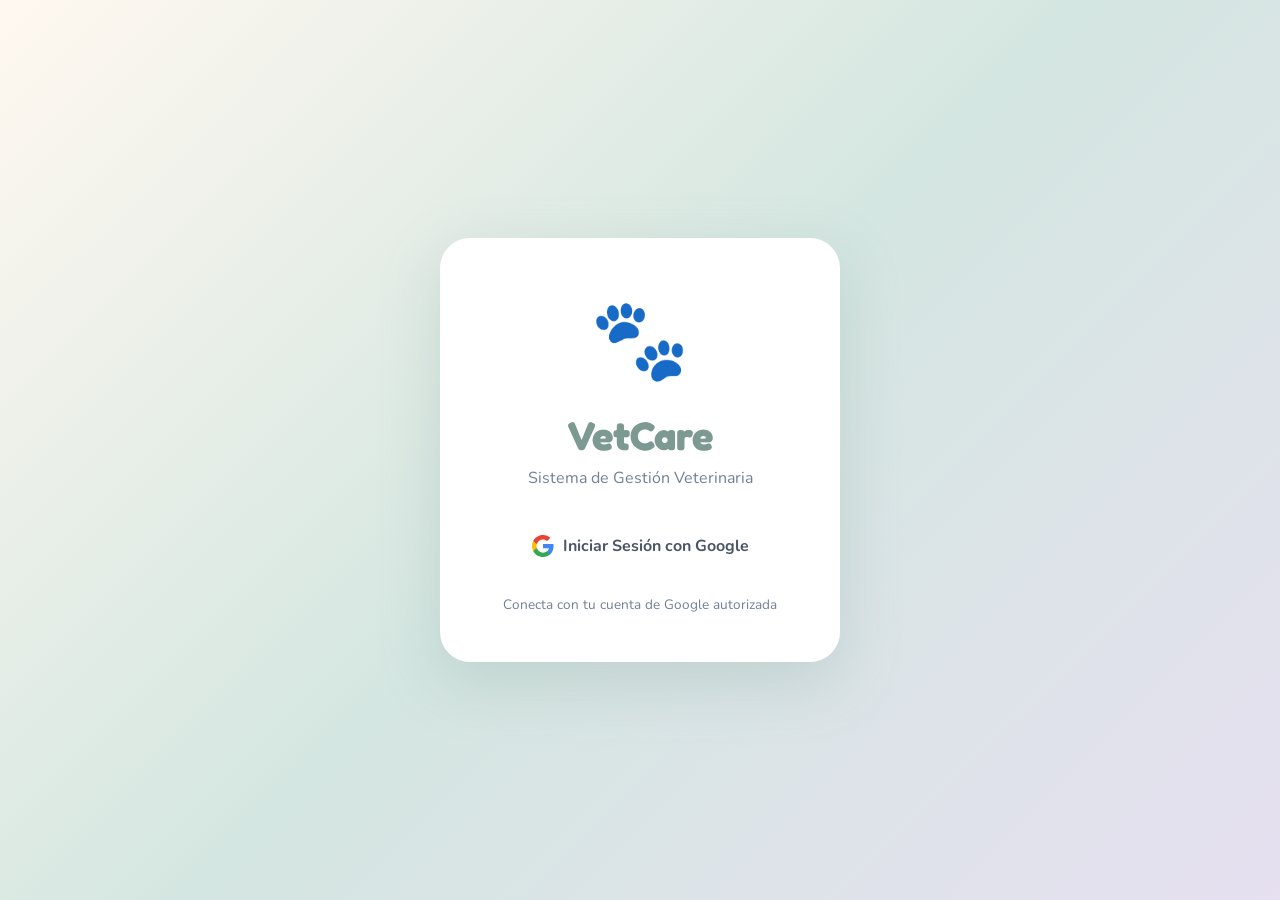
==== commit 0777883a: "Update index.html" ====
--- a/index.html
+++ b/index.html
@@ -2,374 +2,739 @@
 <html lang="es">
 <head>
     <meta charset="UTF-8">
-    <meta name="viewport" content="width=device-width, initial-scale=1.0">
+    <meta name="viewport" content="width=device-width, initial-scale=1.0, maximum-scale=1.0, user-scalable=no">
     <title>🐾 VetCare - Sistema de Gestión Veterinaria</title>
+
+    <!-- Fuentes -->
+    <link rel="preconnect" href="https://fonts.googleapis.com">
+    <link rel="preconnect" href="https://fonts.gstatic.com" crossorigin>
     <link href="https://fonts.googleapis.com/css2?family=Nunito:wght@400;600;700;800&family=Fredoka+One&display=swap" rel="stylesheet">
+
+    <!-- Estilos -->
     <link rel="stylesheet" href="styles.css">
-</head>
-<body>
-    <!-- Pantalla de Login -->
-    <div id="loginScreen" class="login-screen">
-        <div class="login-container">
-            <div class="login-logo">🐾</div>
-            <h1 class="login-title">VetCare</h1>
-            <p class="login-subtitle">Sistema de Gestión Veterinaria</p>
-            <button id="btnLogin" class="btn btn-google" onclick="handleAuthClick()">
-                <svg width="24" height="24" viewBox="0 0 24 24"><path fill="#4285F4" d="M22.56 12.25c0-.78-.07-1.53-.2-2.25H12v4.26h5.92c-.26 1.37-1.04 2.53-2.21 3.31v2.77h3.57c2.08-1.92 3.28-4.74 3.28-8.09z"/><path fill="#34A853" d="M12 23c2.97 0 5.46-.98 7.28-2.66l-3.57-2.77c-.98.66-2.23 1.06-3.71 1.06-2.86 0-5.29-1.93-6.16-4.53H2.18v2.84C3.99 20.53 7.7 23 12 23z"/><path fill="#FBBC05" d="M5.84 14.09c-.22-.66-.35-1.36-.35-2.09s.13-1.43.35-2.09V7.07H2.18C1.43 8.55 1 10.22 1 12s.43 3.45 1.18 4.93l2.85-2.22.81-.62z"/><path fill="#EA4335" d="M12 5.38c1.62 0 3.06.56 4.21 1.64l3.15-3.15C17.45 2.09 14.97 1 12 1 7.7 1 3.99 3.47 2.18 7.07l3.66 2.84c.87-2.6 3.3-4.53 6.16-4.53z"/></svg>
-                Iniciar Sesión con Google
-            </button>
-            <p class="login-note">Conecta con tu cuenta de Google autorizada</p>
-            <div id="loginError" class="login-error" style="display: none;"></div>
-        </div>
-    </div>
-
-    <!-- Pantalla de Carga -->
-    <div id="loadingScreen" class="loading-screen" style="display: none;">
-        <div class="loading-container">
-            <div class="loading-spinner">🐾</div>
-            <p class="loading-text">Cargando datos...</p>
-        </div>
-    </div>
-
-    <!-- Aplicación Principal -->
-    <div id="mainApp" style="display: none;">
-        <div class="floating-paws" id="floatingPaws"></div>
-
-        <aside class="sidebar">
-            <div class="logo">
-                <div class="logo-icon">🐾</div>
-                <span class="logo-text">VetCare</span>
-            </div>
-            <nav>
-                <ul class="nav-menu">
-                    <li class="nav-item"><a href="#" class="nav-link active" data-section="dashboard"><span class="nav-icon">🏠</span><span class="nav-text">Dashboard</span></a></li>
-                    <li class="nav-item"><a href="#" class="nav-link" data-section="clients"><span class="nav-icon">👥</span><span class="nav-text">Clientes</span></a></li>
-                    <li class="nav-item"><a href="#" class="nav-link" data-section="pets"><span class="nav-icon">🐕</span><span class="nav-text">Mascotas</span></a></li>
-                    <li class="nav-item"><a href="#" class="nav-link" data-section="history"><span class="nav-icon">📋</span><span class="nav-text">Historial</span></a></li>
-                    <li class="nav-item"><a href="#" class="nav-link" data-section="appointments"><span class="nav-icon">📅</span><span class="nav-text">Citas</span></a></li>
-                </ul>
-            </nav>
-            <div class="sidebar-footer">
-                <div class="user-info">
-                    <img id="userPhoto" src="" alt="Usuario" class="user-photo">
-                    <span id="userName" class="user-name"></span>
-                </div>
-                <button class="btn-logout" onclick="handleSignOut()">🚪 Salir</button>
-            </div>
-        </aside>
-
-        <main class="main-content">
-            <!-- DASHBOARD -->
-            <section class="section active" id="dashboard">
-                <header class="header">
-                    <div class="welcome-text">
-                        <h1>¡Bienvenido a VetCare! 🐾</h1>
-                        <p>Panel de administración veterinaria</p>
-                    </div>
-                    <div class="header-actions">
-                        <button class="btn btn-secondary" onclick="openModal('search')">🔍 Buscar</button>
-                        <button class="btn btn-primary" onclick="openModal('newClient')">➕ Nuevo Cliente</button>
-                    </div>
-                </header>
-
-                <div class="stats-grid">
-                    <div class="stat-card"><div class="stat-icon">👥</div><div class="stat-value" id="totalClients">0</div><div class="stat-label">Clientes</div></div>
-                    <div class="stat-card"><div class="stat-icon">🐾</div><div class="stat-value" id="totalPets">0</div><div class="stat-label">Mascotas</div></div>
-                    <div class="stat-card"><div class="stat-icon">📅</div><div class="stat-value" id="todayAppointments">0</div><div class="stat-label">Citas Hoy</div></div>
-                    <div class="stat-card"><div class="stat-icon">💉</div><div class="stat-value" id="monthlyVisits">0</div><div class="stat-label">Visitas Mes</div></div>
-                </div>
-
-                <div class="content-grid">
-                    <div class="panel">
-                        <div class="panel-header">
-                            <h2 class="panel-title">👥 Clientes Recientes</h2>
-                            <button class="btn btn-secondary btn-sm" onclick="openModal('newClient')">➕</button>
-                        </div>
-                        <table class="client-table">
-                            <thead><tr><th>Cliente</th><th>CI</th><th>Mascotas</th><th>Acciones</th></tr></thead>
-                            <tbody id="recentClientsTable"></tbody>
-                        </table>
-                    </div>
-                    <div class="panel">
-                        <div class="panel-header"><h2 class="panel-title">📅 Citas de Hoy</h2></div>
-                        <div class="appointment-list" id="todayAppointmentsList"></div>
-                    </div>
-                </div>
-            </section>
-
-            <!-- CLIENTES -->
-            <section class="section" id="clients">
-                <header class="header">
-                    <div class="welcome-text"><h1>Gestión de Clientes 👥</h1><p>Administra tus clientes</p></div>
-                    <div class="header-actions"><button class="btn btn-primary" onclick="openModal('newClient')">➕ Nuevo Cliente</button></div>
-                </header>
-                <div class="panel">
-                    <div class="search-box"><span class="search-icon">🔍</span><input type="text" class="search-input" placeholder="Buscar por nombre, CI, teléfono..." id="clientSearch" oninput="filterClients()"></div>
-                    <table class="client-table">
-                        <thead><tr><th>Cliente</th><th>CI</th><th>Teléfono</th><th>Mascotas</th><th>Acciones</th></tr></thead>
-                        <tbody id="allClientsTable"></tbody>
-                    </table>
-                </div>
-            </section>
-
-            <!-- MASCOTAS -->
-            <section class="section" id="pets">
-                <header class="header">
-                    <div class="welcome-text"><h1>Mascotas 🐾</h1><p>Registro de mascotas</p></div>
-                    <div class="header-actions"><button class="btn btn-primary" onclick="openModal('newPet')">➕ Nueva Mascota</button></div>
-                </header>
-                <div class="panel">
-                    <div class="search-box"><span class="search-icon">🔍</span><input type="text" class="search-input" placeholder="Buscar mascota..." id="petSearch" oninput="filterPets()"></div>
-                    <table class="client-table">
-                        <thead><tr><th>Mascota</th><th>Tipo</th><th>Dueño</th><th>Edad</th><th>Acciones</th></tr></thead>
-                        <tbody id="allPetsTable"></tbody>
-                    </table>
-                </div>
-            </section>
-
-            <!-- HISTORIAL -->
-            <section class="section" id="history">
-                <header class="header">
-                    <div class="welcome-text"><h1>Historial Clínico 📋</h1><p>Consultas y tratamientos</p></div>
-                    <div class="header-actions"><button class="btn btn-primary" onclick="openModal('newHistory')">➕ Nueva Consulta</button></div>
-                </header>
-                <div class="panel">
-                    <div class="search-box"><span class="search-icon">🔍</span><input type="text" class="search-input" placeholder="Buscar en historial..." id="historySearch" oninput="filterHistory()"></div>
-                    <div class="history-list" id="historyList"></div>
-                </div>
-            </section>
-
-            <!-- CITAS -->
-            <section class="section" id="appointments">
-                <header class="header">
-                    <div class="welcome-text"><h1>Gestión de Citas 📅</h1><p>Programa y administra citas</p></div>
-                    <div class="header-actions"><button class="btn btn-primary" onclick="openModal('newAppointment')">➕ Nueva Cita</button></div>
-                </header>
-                <div class="content-grid">
-                    <div class="panel"><div class="panel-header"><h2 class="panel-title">📆 Próximas Citas</h2></div><div class="appointment-list" id="upcomingAppointments"></div></div>
-                    <div class="panel"><div class="panel-header"><h2 class="panel-title">✅ Completadas</h2></div><div class="appointment-list" id="completedAppointments"></div></div>
-                </div>
-            </section>
-        </main>
-    </div>
-
-    <!-- MODALES -->
+
+    <!-- Librería para generar PDFs -->
+    <script src="https://cdnjs.cloudflare.com/ajax/libs/html2pdf.js/0.10.1/html2pdf.bundle.min.js"></script>
+
+    <!-- ═══════════════════════════════════════════════════════════════════════ -->
+    <!-- IMPORTANTE: El orden de carga de scripts es CRÍTICO                     -->
+    <!-- 1. Primero config.js (configuración)                                    -->
+    <!-- 2. Luego script.js (define gapiLoaded y gisLoaded)                      -->
+    <!-- 3. Por último los scripts de Google (llaman a esas funciones)           -->
+    <!-- ═══════════════════════════════════════════════════════════════════════ -->
     
-    <!-- Modal: Nuevo Cliente -->
-    <div class="modal-overlay" id="modalNewClient">
-        <div class="modal">
-            <div class="modal-header"><h2 class="modal-title">🧑 Nuevo Cliente</h2><button class="close-btn" onclick="closeModal('newClient')">✕</button></div>
-            <form id="formNewClient" onsubmit="saveClient(event)">
-                <div class="form-row">
-                    <div class="form-group"><label class="form-label">Cédula *</label><input type="text" class="form-input" id="clientCedula" required></div>
-                    <div class="form-group"><label class="form-label">Nombre Completo *</label><input type="text" class="form-input" id="clientName" required></div>
-                </div>
-                <div class="form-row">
-                    <div class="form-group"><label class="form-label">Teléfono WhatsApp *</label><input type="tel" class="form-input" id="clientPhone" placeholder="59170000000" required></div>
-                    <div class="form-group"><label class="form-label">Email</label><input type="email" class="form-input" id="clientEmail"></div>
-                </div>
-                <div class="form-group"><label class="form-label">Dirección</label><input type="text" class="form-input" id="clientAddress"></div>
-                <button type="submit" class="btn btn-primary btn-block">💾 Guardar Cliente</button>
-            </form>
-        </div>
-    </div>
-
-    <!-- Modal: Nueva Mascota -->
-    <div class="modal-overlay" id="modalNewPet">
-        <div class="modal">
-            <div class="modal-header"><h2 class="modal-title">🐾 Nueva Mascota</h2><button class="close-btn" onclick="closeModal('newPet')">✕</button></div>
-            <form id="formNewPet" onsubmit="savePet(event)">
-                <div class="form-group">
-                    <label class="form-label">Tipo de Mascota</label>
-                    <div class="pet-selector">
-                        <div class="pet-option" data-type="dog" onclick="selectPetType('dog')"><div class="pet-option-icon">🐕</div><div class="pet-option-label">Perro</div></div>
-                        <div class="pet-option" data-type="cat" onclick="selectPetType('cat')"><div class="pet-option-icon">🐱</div><div class="pet-option-label">Gato</div></div>
-                        <div class="pet-option" data-type="bird" onclick="selectPetType('bird')"><div class="pet-option-icon">🐦</div><div class="pet-option-label">Ave</div></div>
-                        <div class="pet-option" data-type="rabbit" onclick="selectPetType('rabbit')"><div class="pet-option-icon">🐰</div><div class="pet-option-label">Conejo</div></div>
-                    </div>
-                    <input type="hidden" id="petType">
-                </div>
-                <div class="form-row">
-                    <div class="form-group"><label class="form-label">Nombre *</label><input type="text" class="form-input" id="petName" required></div>
-                    <div class="form-group"><label class="form-label">Raza</label><input type="text" class="form-input" id="petBreed"></div>
-                </div>
-                <div class="form-row">
-                    <div class="form-group"><label class="form-label">Edad</label><input type="text" class="form-input" id="petAge" placeholder="3 años"></div>
-                    <div class="form-group"><label class="form-label">Peso (kg)</label><input type="number" class="form-input" id="petWeight" step="0.1"></div>
-                </div>
-                <div class="form-group">
-                    <label class="form-label">🔍 Buscar Dueño *</label>
-                    <div class="autocomplete-wrapper">
-                        <input type="text" class="form-input" id="ownerSearch" placeholder="CI o nombre del dueño..." oninput="searchOwner(this.value)" autocomplete="off">
-                        <div class="autocomplete-list" id="ownerAutocomplete"></div>
-                    </div>
-                    <input type="hidden" id="petOwner">
-                </div>
-                <div class="owner-info-card" id="ownerInfoCard">
-                    <div class="owner-info-header">
-                        <div class="owner-info-avatar" id="ownerAvatar">J</div>
-                        <div><div class="owner-info-name" id="ownerInfoName"></div><span class="owner-info-badge">✓ Seleccionado</span></div>
-                    </div>
-                    <div class="owner-info-details">
-                        <div class="owner-info-item">📋 CI: <span id="ownerInfoCedula"></span></div>
-                        <div class="owner-info-item">📞 <span id="ownerInfoPhone"></span></div>
-                    </div>
-                </div>
-                <div id="newOwnerForm" style="display: none;">
-                    <div class="new-owner-alert"><p class="new-owner-alert-title">⚡ Cliente nuevo</p><p class="new-owner-alert-text">Complete los datos</p></div>
-                    <div class="form-row">
-                        <div class="form-group"><label class="form-label">Cédula *</label><input type="text" class="form-input" id="newOwnerCedula"></div>
-                        <div class="form-group"><label class="form-label">Nombre *</label><input type="text" class="form-input" id="newOwnerName"></div>
-                    </div>
-                    <div class="form-row">
-                        <div class="form-group"><label class="form-label">Teléfono *</label><input type="tel" class="form-input" id="newOwnerPhone"></div>
-                        <div class="form-group"><label class="form-label">Email</label><input type="email" class="form-input" id="newOwnerEmail"></div>
-                    </div>
-                </div>
-                <div class="form-group"><label class="form-label">Notas</label><textarea class="form-input" id="petNotes" rows="2"></textarea></div>
-                <button type="submit" class="btn btn-primary btn-block">💾 Guardar Mascota</button>
-            </form>
-        </div>
-    </div>
-
-    <!-- Modal: Nueva Cita -->
-    <div class="modal-overlay" id="modalNewAppointment">
-        <div class="modal">
-            <div class="modal-header"><h2 class="modal-title">📅 Nueva Cita</h2><button class="close-btn" onclick="closeModal('newAppointment')">✕</button></div>
-            <form id="formNewAppointment" onsubmit="saveAppointment(event)">
-                <div class="form-group">
-                    <label class="form-label">1️⃣ Buscar Cliente *</label>
-                    <div class="autocomplete-wrapper">
-                        <input type="text" class="form-input" id="appointmentClientSearch" placeholder="CI o nombre..." oninput="searchClientForAppointment(this.value)" autocomplete="off">
-                        <div class="autocomplete-list" id="appointmentClientAutocomplete"></div>
-                    </div>
-                    <input type="hidden" id="appointmentClientId">
-                </div>
-                <div class="owner-info-card" id="appointmentClientCard">
-                    <div class="owner-info-header">
-                        <div class="owner-info-avatar" id="appointmentClientAvatar"></div>
-                        <div><div class="owner-info-name" id="appointmentClientName"></div><span class="owner-info-badge">✓ Cliente</span></div>
-                    </div>
-                    <div class="owner-info-details">
-                        <div class="owner-info-item">📋 CI: <span id="appointmentClientCedula"></span></div>
-                        <div class="owner-info-item">📞 <span id="appointmentClientPhone"></span></div>
-                    </div>
-                </div>
-                <div class="form-group" id="appointmentPetSelection" style="display: none;">
-                    <label class="form-label">2️⃣ Seleccionar Mascota *</label>
-                    <div class="pet-selection-grid" id="appointmentPetGrid"></div>
-                    <input type="hidden" id="appointmentPetId">
-                </div>
-                <div id="appointmentDetails" style="display: none;">
-                    <div class="form-row">
-                        <div class="form-group"><label class="form-label">3️⃣ Fecha</label><input type="date" class="form-input" id="appointmentDate" required></div>
-                        <div class="form-group"><label class="form-label">Hora</label><input type="time" class="form-input" id="appointmentTime" required></div>
-                    </div>
-                    <div class="form-group">
-                        <label class="form-label">Tipo de Consulta</label>
-                        <select class="form-select" id="appointmentType" required>
-                            <option value="checkup">Revisión General</option>
-                            <option value="vaccine">Vacunación</option>
-                            <option value="surgery">Cirugía</option>
-                            <option value="grooming">Estética</option>
-                            <option value="emergency">Emergencia</option>
-                            <option value="dental">Dental</option>
-                        </select>
-                    </div>
-                    <div class="form-group"><label class="form-label">Notas</label><textarea class="form-input" id="appointmentNotes" rows="2"></textarea></div>
-                    <div class="whatsapp-notice"><p class="whatsapp-notice-title">📲 WhatsApp Automático</p><p class="whatsapp-notice-text">Se enviará recordatorio al guardar</p></div>
-                    <button type="submit" class="btn btn-primary btn-block">💾 Agendar y Enviar WhatsApp</button>
-                </div>
-            </form>
-        </div>
-    </div>
-
-    <!-- Modal: Nueva Consulta/Historial -->
-    <div class="modal-overlay" id="modalNewHistory">
-        <div class="modal modal-large">
-            <div class="modal-header"><h2 class="modal-title">📋 Nueva Consulta</h2><button class="close-btn" onclick="closeModal('newHistory')">✕</button></div>
-            <form id="formNewHistory" onsubmit="saveHistory(event)">
-                <div class="form-group">
-                    <label class="form-label">1️⃣ Buscar Cliente *</label>
-                    <div class="autocomplete-wrapper">
-                        <input type="text" class="form-input" id="historyClientSearch" placeholder="CI o nombre..." oninput="searchClientForHistory(this.value)" autocomplete="off">
-                        <div class="autocomplete-list" id="historyClientAutocomplete"></div>
-                    </div>
-                    <input type="hidden" id="historyClientId">
-                </div>
-                <div class="owner-info-card" id="historyClientCard">
-                    <div class="owner-info-header">
-                        <div class="owner-info-avatar" id="historyClientAvatar"></div>
-                        <div><div class="owner-info-name" id="historyClientName"></div></div>
-                    </div>
-                </div>
-                <div class="form-group" id="historyPetSelection" style="display: none;">
-                    <label class="form-label">2️⃣ Seleccionar Mascota *</label>
-                    <div class="pet-selection-grid" id="historyPetGrid"></div>
-                    <input type="hidden" id="historyPetId">
-                </div>
-                <div id="historyDetails" style="display: none;">
-                    <div class="form-group">
-                        <label class="form-label">3️⃣ Tipo</label>
-                        <select class="form-select" id="historyType" required>
-                            <option value="checkup">Revisión General</option>
-                            <option value="vaccine">Vacunación</option>
-                            <option value="surgery">Cirugía</option>
-                            <option value="treatment">Tratamiento</option>
-                            <option value="emergency">Emergencia</option>
-                        </select>
-                    </div>
-                    <div class="form-group"><label class="form-label">Diagnóstico *</label><textarea class="form-input" id="historyDiagnosis" rows="3" required></textarea></div>
-                    <div class="form-group"><label class="form-label">Tratamiento</label><textarea class="form-input" id="historyTreatment" rows="2"></textarea></div>
-                    <div class="form-group"><label class="form-label">Medicamentos</label><input type="text" class="form-input" id="historyMeds"></div>
-                    <div class="form-group">
-                        <label class="form-label">📎 Adjuntar Archivos</label>
-                        <div class="file-upload-area" onclick="document.getElementById('historyFiles').click()">
-                            <div class="file-upload-icon">📁</div>
-                            <div class="file-upload-text">Click o arrastra archivos</div>
-                            <div class="file-upload-hint">Fotos, PDFs (máx. 10MB)</div>
-                        </div>
-                        <input type="file" id="historyFiles" multiple accept="image/*,.pdf" style="display:none" onchange="handleFileSelect(event)">
-                        <div class="file-list" id="fileList"></div>
-                    </div>
-                    <button type="submit" class="btn btn-primary btn-block">💾 Guardar Consulta</button>
-                </div>
-            </form>
-        </div>
-    </div>
-
-    <!-- Modal: Ver Historial -->
-    <div class="modal-overlay" id="modalViewHistory">
-        <div class="modal modal-large">
-            <div class="modal-header">
-                <h2 class="modal-title">📋 Historial Clínico</h2>
-                <div class="modal-header-actions">
-                    <button class="btn btn-print" onclick="printHistory()">🖨️ Imprimir</button>
-                    <button class="close-btn" onclick="closeModal('viewHistory')">✕</button>
-                </div>
-            </div>
-            <div id="viewHistoryContent"></div>
-        </div>
-    </div>
-
-    <!-- Modal: Búsqueda -->
-    <div class="modal-overlay" id="modalSearch">
-        <div class="modal">
-            <div class="modal-header"><h2 class="modal-title">🔍 Búsqueda</h2><button class="close-btn" onclick="closeModal('search')">✕</button></div>
-            <div class="search-box"><span class="search-icon">🔍</span><input type="text" class="search-input" placeholder="Buscar..." id="globalSearch" oninput="globalSearchFn()"></div>
-            <div id="searchResults"></div>
-        </div>
-    </div>
-
-    <!-- Toast -->
-    <div class="toast" id="toast"><span class="toast-icon">✅</span><span class="toast-message"></span></div>
-
-    <!-- Scripts de Google -->
-    <script async defer src="https://apis.google.com/js/api.js" onload="gapiLoaded()"></script>
-    <script async defer src="https://accounts.google.com/gsi/client" onload="gisLoaded()"></script>
-    
-    <!-- Scripts de la App -->
     <script src="config.js"></script>
     <script src="script.js"></script>
+
+    <!-- Google APIs - DESPUÉS de script.js para que las funciones existan -->
+    <script src="https://apis.google.com/js/api.js" onload="gapiLoaded()"></script>
+    <script src="https://accounts.google.com/gsi/client" onload="gisLoaded()"></script>
+</head>
+
+<body>
+
+<!-- ==================== PANTALLA DE LOGIN ==================== -->
+<div id="loginScreen" class="login-screen">
+    <div class="login-container">
+        <div class="login-logo">🐾</div>
+        <h1 class="login-title">VetCare</h1>
+        <p class="login-subtitle">Sistema de Gestión Veterinaria</p>
+        
+        <button id="btnLogin" class="btn btn-google" onclick="handleGoogleAuth()">
+            <svg width="24" height="24" viewBox="0 0 24 24">
+                <path fill="#4285F4" d="M22.56 12.25c0-.78-.07-1.53-.2-2.25H12v4.26h5.92c-.26 1.37-1.04 2.53-2.21 3.31v2.77h3.57c2.08-1.92 3.28-4.74 3.28-8.09z"/>
+                <path fill="#34A853" d="M12 23c2.97 0 5.46-.98 7.28-2.66l-3.57-2.77c-.98.66-2.23 1.06-3.71 1.06-2.86 0-5.29-1.93-6.16-4.53H2.18v2.84C3.99 20.53 7.7 23 12 23z"/>
+                <path fill="#FBBC05" d="M5.84 14.09c-.22-.66-.35-1.36-.35-2.09s.13-1.43.35-2.09V7.07H2.18C1.43 8.55 1 10.22 1 12s.43 3.45 1.18 4.93l2.85-2.22.81-.62z"/>
+                <path fill="#EA4335" d="M12 5.38c1.62 0 3.06.56 4.21 1.64l3.15-3.15C17.45 2.09 14.97 1 12 1 7.7 1 3.99 3.47 2.18 7.07l3.66 2.84c.87-2.6 3.3-4.53 6.16-4.53z"/>
+            </svg>
+            Iniciar Sesión con Google
+        </button>
+        
+        <p class="login-note">Conecta con tu cuenta de Google autorizada</p>
+        <div id="loginError" class="login-error" style="display: none;"></div>
+    </div>
+</div>
+
+<!-- ==================== PANTALLA DE CARGA ==================== -->
+<div id="loadingScreen" class="loading-screen" style="display: none;">
+    <div class="loading-container">
+        <div class="loading-spinner">🐾</div>
+        <p class="loading-text">Cargando datos...</p>
+    </div>
+</div>
+
+<!-- ==================== APLICACIÓN PRINCIPAL ==================== -->
+<div id="mainApp" style="display: none;">
+    
+    <div class="floating-paws" id="floatingPaws"></div>
+
+    <!-- Sidebar -->
+    <aside class="sidebar">
+        <div class="logo">
+            <div class="logo-icon">🐾</div>
+            <span class="logo-text">VetCare</span>
+        </div>
+        
+        <nav>
+            <ul class="nav-menu">
+                <li class="nav-item">
+                    <a href="#" class="nav-link active" data-section="dashboard">
+                        <span class="nav-icon">🏠</span>
+                        <span class="nav-text">Dashboard</span>
+                    </a>
+                </li>
+                <li class="nav-item">
+                    <a href="#" class="nav-link" data-section="clients">
+                        <span class="nav-icon">👥</span>
+                        <span class="nav-text">Clientes</span>
+                    </a>
+                </li>
+                <li class="nav-item">
+                    <a href="#" class="nav-link" data-section="pets">
+                        <span class="nav-icon">🐕</span>
+                        <span class="nav-text">Mascotas</span>
+                    </a>
+                </li>
+                <li class="nav-item">
+                    <a href="#" class="nav-link" data-section="history">
+                        <span class="nav-icon">📋</span>
+                        <span class="nav-text">Historial</span>
+                    </a>
+                </li>
+                <li class="nav-item">
+                    <a href="#" class="nav-link" data-section="appointments">
+                        <span class="nav-icon">📅</span>
+                        <span class="nav-text">Citas</span>
+                    </a>
+                </li>
+            </ul>
+        </nav>
+        
+        <div class="sidebar-footer">
+            <div class="user-info">
+                <img id="userPhoto" src="" alt="Usuario" class="user-photo">
+                <span id="userName" class="user-name"></span>
+            </div>
+            <button class="btn-logout" onclick="logoutGoogle()">🚪 Salir</button>
+        </div>
+    </aside>
+
+    <!-- Contenido Principal -->
+    <main class="main-content">
+        
+        <!-- ==================== DASHBOARD ==================== -->
+        <section class="section active" id="dashboard">
+            <header class="header">
+                <div class="welcome-text">
+                    <h1>¡Bienvenido a VetCare! 🐾</h1>
+                    <p>Panel de administración veterinaria</p>
+                </div>
+                <div class="header-actions">
+                    <button class="btn btn-secondary" onclick="openModal('search')">🔍 Buscar</button>
+                    <button class="btn btn-primary" onclick="openModal('newClient')">➕ Nuevo Cliente</button>
+                </div>
+            </header>
+
+            <div class="stats-grid">
+                <div class="stat-card">
+                    <div class="stat-icon">👥</div>
+                    <div class="stat-value" id="totalClients">0</div>
+                    <div class="stat-label">Clientes</div>
+                </div>
+                <div class="stat-card">
+                    <div class="stat-icon">🐾</div>
+                    <div class="stat-value" id="totalPets">0</div>
+                    <div class="stat-label">Mascotas</div>
+                </div>
+                <div class="stat-card">
+                    <div class="stat-icon">📅</div>
+                    <div class="stat-value" id="todayAppointments">0</div>
+                    <div class="stat-label">Citas Hoy</div>
+                </div>
+                <div class="stat-card">
+                    <div class="stat-icon">💉</div>
+                    <div class="stat-value" id="monthlyVisits">0</div>
+                    <div class="stat-label">Visitas Mes</div>
+                </div>
+            </div>
+
+            <div class="content-grid">
+                <div class="panel">
+                    <div class="panel-header">
+                        <h2 class="panel-title">👥 Clientes Recientes</h2>
+                        <button class="btn btn-secondary btn-sm" onclick="openModal('newClient')">➕</button>
+                    </div>
+                    <table class="client-table">
+                        <thead>
+                            <tr>
+                                <th>Cliente</th>
+                                <th>CI</th>
+                                <th>Mascotas</th>
+                                <th>Acciones</th>
+                            </tr>
+                        </thead>
+                        <tbody id="recentClientsTable"></tbody>
+                    </table>
+                </div>
+
+                <div class="panel">
+                    <div class="panel-header">
+                        <h2 class="panel-title">📅 Citas de Hoy</h2>
+                    </div>
+                    <div class="appointment-list" id="todayAppointmentsList"></div>
+                </div>
+            </div>
+        </section>
+
+        <!-- ==================== CLIENTES ==================== -->
+        <section class="section" id="clients">
+            <header class="header">
+                <div class="welcome-text">
+                    <h1>Gestión de Clientes 👥</h1>
+                    <p>Administra tus clientes</p>
+                </div>
+                <div class="header-actions">
+                    <button class="btn btn-primary" onclick="openModal('newClient')">➕ Nuevo Cliente</button>
+                </div>
+            </header>
+
+            <div class="panel">
+                <div class="search-box">
+                    <span class="search-icon">🔍</span>
+                    <input type="text" class="search-input" placeholder="Buscar por nombre, CI, teléfono..." id="clientSearch" oninput="filterClients()">
+                </div>
+                <table class="client-table">
+                    <thead>
+                        <tr>
+                            <th>Cliente</th>
+                            <th>CI</th>
+                            <th>Teléfono</th>
+                            <th>Mascotas</th>
+                            <th>Acciones</th>
+                        </tr>
+                    </thead>
+                    <tbody id="allClientsTable"></tbody>
+                </table>
+            </div>
+        </section>
+
+        <!-- ==================== MASCOTAS ==================== -->
+        <section class="section" id="pets">
+            <header class="header">
+                <div class="welcome-text">
+                    <h1>Mascotas 🐾</h1>
+                    <p>Registro de mascotas</p>
+                </div>
+                <div class="header-actions">
+                    <button class="btn btn-primary" onclick="openModal('newPet')">➕ Nueva Mascota</button>
+                </div>
+            </header>
+
+            <div class="panel">
+                <div class="search-box">
+                    <span class="search-icon">🔍</span>
+                    <input type="text" class="search-input" placeholder="Buscar mascota..." id="petSearch" oninput="filterPets()">
+                </div>
+                <table class="client-table">
+                    <thead>
+                        <tr>
+                            <th>Mascota</th>
+                            <th>Tipo</th>
+                            <th>Dueño</th>
+                            <th>Edad</th>
+                            <th>Acciones</th>
+                        </tr>
+                    </thead>
+                    <tbody id="allPetsTable"></tbody>
+                </table>
+            </div>
+        </section>
+
+        <!-- ==================== HISTORIAL ==================== -->
+        <section class="section" id="history">
+            <header class="header">
+                <div class="welcome-text">
+                    <h1>Historial Clínico 📋</h1>
+                    <p>Consultas y tratamientos</p>
+                </div>
+                <div class="header-actions">
+                    <button class="btn btn-primary" onclick="openModal('newHistory')">➕ Nueva Consulta</button>
+                </div>
+            </header>
+
+            <div class="panel">
+                <div class="search-box">
+                    <span class="search-icon">🔍</span>
+                    <input type="text" class="search-input" placeholder="Buscar en historial..." id="historySearch" oninput="filterHistory()">
+                </div>
+                <div class="history-list" id="historyList"></div>
+            </div>
+        </section>
+
+        <!-- ==================== CITAS ==================== -->
+        <section class="section" id="appointments">
+            <header class="header">
+                <div class="welcome-text">
+                    <h1>Gestión de Citas 📅</h1>
+                    <p>Programa y administra citas</p>
+                </div>
+                <div class="header-actions">
+                    <button class="btn btn-primary" onclick="openModal('newAppointment')">➕ Nueva Cita</button>
+                </div>
+            </header>
+
+            <div class="content-grid">
+                <div class="panel">
+                    <div class="panel-header">
+                        <h2 class="panel-title">📆 Próximas Citas</h2>
+                    </div>
+                    <div class="appointment-list" id="upcomingAppointments"></div>
+                </div>
+
+                <div class="panel">
+                    <div class="panel-header">
+                        <h2 class="panel-title">✅ Completadas Hoy</h2>
+                    </div>
+                    <div class="appointment-list" id="completedAppointments"></div>
+                </div>
+            </div>
+        </section>
+
+    </main>
+</div>
+
+<!-- ==================== MODALES ==================== -->
+
+<!-- Modal: Nuevo Cliente -->
+<div class="modal-overlay" id="modalNewClient">
+    <div class="modal">
+        <div class="modal-header">
+            <h2 class="modal-title">🧑 Nuevo Cliente</h2>
+            <button class="close-btn" onclick="closeModal('newClient')">✕</button>
+        </div>
+        <form id="formNewClient" onsubmit="saveClient(event)">
+            <div class="form-row">
+                <div class="form-group">
+                    <label class="form-label">Cédula *</label>
+                    <input type="text" class="form-input" id="clientCedula" required>
+                </div>
+                <div class="form-group">
+                    <label class="form-label">Nombre Completo *</label>
+                    <input type="text" class="form-input" id="clientName" required>
+                </div>
+            </div>
+            <div class="form-row">
+                <div class="form-group">
+                    <label class="form-label">Teléfono WhatsApp *</label>
+                    <input type="tel" class="form-input" id="clientPhone" placeholder="59170000000" required>
+                </div>
+                <div class="form-group">
+                    <label class="form-label">Email</label>
+                    <input type="email" class="form-input" id="clientEmail">
+                </div>
+            </div>
+            <div class="form-group">
+                <label class="form-label">Dirección</label>
+                <input type="text" class="form-input" id="clientAddress">
+            </div>
+            <button type="submit" class="btn btn-primary btn-block">💾 Guardar Cliente</button>
+        </form>
+    </div>
+</div>
+
+<!-- Modal: Nueva Mascota -->
+<div class="modal-overlay" id="modalNewPet">
+    <div class="modal">
+        <div class="modal-header">
+            <h2 class="modal-title">🐾 Nueva Mascota</h2>
+            <button class="close-btn" onclick="closeModal('newPet')">✕</button>
+        </div>
+        <form id="formNewPet" onsubmit="savePet(event)">
+            <div class="form-group">
+                <label class="form-label">Tipo de Mascota</label>
+                <div class="pet-selector">
+                    <div class="pet-option" data-type="dog" onclick="selectPetType('dog')">
+                        <div class="pet-option-icon">🐕</div>
+                        <div class="pet-option-label">Perro</div>
+                    </div>
+                    <div class="pet-option" data-type="cat" onclick="selectPetType('cat')">
+                        <div class="pet-option-icon">🐱</div>
+                        <div class="pet-option-label">Gato</div>
+                    </div>
+                    <div class="pet-option" data-type="bird" onclick="selectPetType('bird')">
+                        <div class="pet-option-icon">🐦</div>
+                        <div class="pet-option-label">Ave</div>
+                    </div>
+                    <div class="pet-option" data-type="rabbit" onclick="selectPetType('rabbit')">
+                        <div class="pet-option-icon">🐰</div>
+                        <div class="pet-option-label">Conejo</div>
+                    </div>
+                </div>
+                <input type="hidden" id="petType">
+            </div>
+            <div class="form-row">
+                <div class="form-group">
+                    <label class="form-label">Nombre *</label>
+                    <input type="text" class="form-input" id="petName" required>
+                </div>
+                <div class="form-group">
+                    <label class="form-label">Raza</label>
+                    <input type="text" class="form-input" id="petBreed">
+                </div>
+            </div>
+            <div class="form-row">
+                <div class="form-group">
+                    <label class="form-label">Edad</label>
+                    <input type="text" class="form-input" id="petAge" placeholder="3 años">
+                </div>
+                <div class="form-group">
+                    <label class="form-label">Peso (kg)</label>
+                    <input type="number" class="form-input" id="petWeight" step="0.1">
+                </div>
+            </div>
+            <div class="form-group">
+                <label class="form-label">🔍 Buscar Dueño *</label>
+                <div class="autocomplete-wrapper">
+                    <input type="text" class="form-input" id="ownerSearch" placeholder="CI o nombre del dueño..." oninput="searchOwner(this.value)" autocomplete="off">
+                    <div class="autocomplete-list" id="ownerAutocomplete"></div>
+                </div>
+                <input type="hidden" id="petOwner">
+            </div>
+            <div class="owner-info-card" id="ownerInfoCard">
+                <div class="owner-info-header">
+                    <div class="owner-info-avatar" id="ownerAvatar">J</div>
+                    <div>
+                        <div class="owner-info-name" id="ownerInfoName"></div>
+                        <span class="owner-info-badge">✓ Seleccionado</span>
+                    </div>
+                </div>
+                <div class="owner-info-details">
+                    <div class="owner-info-item">📋 CI: <span id="ownerInfoCedula"></span></div>
+                    <div class="owner-info-item">📞 <span id="ownerInfoPhone"></span></div>
+                </div>
+            </div>
+            <div id="newOwnerForm" style="display: none;">
+                <div class="new-owner-alert">
+                    <p class="new-owner-alert-title">⚡ Cliente nuevo</p>
+                    <p class="new-owner-alert-text">Complete los datos</p>
+                </div>
+                <div class="form-row">
+                    <div class="form-group">
+                        <label class="form-label">Cédula *</label>
+                        <input type="text" class="form-input" id="newOwnerCedula">
+                    </div>
+                    <div class="form-group">
+                        <label class="form-label">Nombre *</label>
+                        <input type="text" class="form-input" id="newOwnerName">
+                    </div>
+                </div>
+                <div class="form-row">
+                    <div class="form-group">
+                        <label class="form-label">Teléfono *</label>
+                        <input type="tel" class="form-input" id="newOwnerPhone">
+                    </div>
+                    <div class="form-group">
+                        <label class="form-label">Email</label>
+                        <input type="email" class="form-input" id="newOwnerEmail">
+                    </div>
+                </div>
+            </div>
+            <div class="form-group">
+                <label class="form-label">Notas</label>
+                <textarea class="form-input" id="petNotes" rows="2"></textarea>
+            </div>
+            <button type="submit" class="btn btn-primary btn-block">💾 Guardar Mascota</button>
+        </form>
+    </div>
+</div>
+
+<!-- Modal: Nueva Cita -->
+<div class="modal-overlay" id="modalNewAppointment">
+    <div class="modal">
+        <div class="modal-header">
+            <h2 class="modal-title">📅 Nueva Cita</h2>
+            <button class="close-btn" onclick="closeModal('newAppointment')">✕</button>
+        </div>
+        <form id="formNewAppointment" onsubmit="saveAppointment(event)">
+            <div class="form-group">
+                <label class="form-label">1️⃣ Buscar Cliente *</label>
+                <div class="autocomplete-wrapper">
+                    <input type="text" class="form-input" id="appointmentClientSearch" placeholder="CI o nombre..." oninput="searchClientForAppointment(this.value)" autocomplete="off">
+                    <div class="autocomplete-list" id="appointmentClientAutocomplete"></div>
+                </div>
+                <input type="hidden" id="appointmentClientId">
+            </div>
+            <div class="owner-info-card" id="appointmentClientCard">
+                <div class="owner-info-header">
+                    <div class="owner-info-avatar" id="appointmentClientAvatar"></div>
+                    <div>
+                        <div class="owner-info-name" id="appointmentClientName"></div>
+                        <span class="owner-info-badge">✓ Cliente</span>
+                    </div>
+                </div>
+                <div class="owner-info-details">
+                    <div class="owner-info-item">📋 CI: <span id="appointmentClientCedula"></span></div>
+                    <div class="owner-info-item">📞 <span id="appointmentClientPhone"></span></div>
+                </div>
+            </div>
+            <div class="form-group" id="appointmentPetSelection" style="display: none;">
+                <label class="form-label">2️⃣ Seleccionar Mascota *</label>
+                <div class="pet-selection-grid" id="appointmentPetGrid"></div>
+                <input type="hidden" id="appointmentPetId">
+            </div>
+            <div id="appointmentDetails" style="display: none;">
+                <div class="form-row">
+                    <div class="form-group">
+                        <label class="form-label">3️⃣ Fecha</label>
+                        <input type="date" class="form-input" id="appointmentDate" required>
+                    </div>
+                    <div class="form-group">
+                        <label class="form-label">Hora</label>
+                        <input type="time" class="form-input" id="appointmentTime" required>
+                    </div>
+                </div>
+                <div class="form-group">
+                    <label class="form-label">Tipo de Consulta</label>
+                    <select class="form-select" id="appointmentType" required>
+                        <option value="checkup">Revisión General</option>
+                        <option value="vaccine">Vacunación</option>
+                        <option value="surgery">Cirugía</option>
+                        <option value="grooming">Estética</option>
+                        <option value="emergency">Emergencia</option>
+                        <option value="dental">Dental</option>
+                    </select>
+                </div>
+                <div class="form-group">
+                    <label class="form-label">Notas</label>
+                    <textarea class="form-input" id="appointmentNotes" rows="2"></textarea>
+                </div>
+                <div class="whatsapp-notice">
+                    <p class="whatsapp-notice-title">📲 WhatsApp Automático</p>
+                    <p class="whatsapp-notice-text">Se enviará recordatorio al guardar</p>
+                </div>
+                <button type="submit" class="btn btn-primary btn-block">💾 Agendar y Enviar WhatsApp</button>
+            </div>
+        </form>
+    </div>
+</div>
+
+<!-- Modal: Nueva Consulta/Historial -->
+<div class="modal-overlay" id="modalNewHistory">
+    <div class="modal modal-large">
+        <div class="modal-header">
+            <h2 class="modal-title">📋 Nueva Consulta</h2>
+            <button class="close-btn" onclick="closeModal('newHistory')">✕</button>
+        </div>
+        <form id="formNewHistory" onsubmit="saveHistory(event)">
+            <div class="form-group">
+                <label class="form-label">1️⃣ Buscar Cliente *</label>
+                <div class="autocomplete-wrapper">
+                    <input type="text" class="form-input" id="historyClientSearch" placeholder="CI o nombre..." oninput="searchClientForHistory(this.value)" autocomplete="off">
+                    <div class="autocomplete-list" id="historyClientAutocomplete"></div>
+                </div>
+                <input type="hidden" id="historyClientId">
+            </div>
+            <div class="owner-info-card" id="historyClientCard">
+                <div class="owner-info-header">
+                    <div class="owner-info-avatar" id="historyClientAvatar"></div>
+                    <div>
+                        <div class="owner-info-name" id="historyClientName"></div>
+                    </div>
+                </div>
+            </div>
+            <div class="form-group" id="historyPetSelection" style="display: none;">
+                <label class="form-label">2️⃣ Seleccionar Mascota *</label>
+                <div class="pet-selection-grid" id="historyPetGrid"></div>
+                <input type="hidden" id="historyPetId">
+            </div>
+            <div id="historyDetails" style="display: none;">
+                <div class="form-group">
+                    <label class="form-label">3️⃣ Tipo</label>
+                    <select class="form-select" id="historyType" required>
+                        <option value="checkup">Revisión General</option>
+                        <option value="vaccine">Vacunación</option>
+                        <option value="surgery">Cirugía</option>
+                        <option value="treatment">Tratamiento</option>
+                        <option value="emergency">Emergencia</option>
+                    </select>
+                </div>
+                <div class="form-group">
+                    <label class="form-label">Diagnóstico *</label>
+                    <textarea class="form-input" id="historyDiagnosis" rows="3" required></textarea>
+                </div>
+                <div class="form-group">
+                    <label class="form-label">Tratamiento</label>
+                    <textarea class="form-input" id="historyTreatment" rows="2"></textarea>
+                </div>
+                <div class="form-group">
+                    <label class="form-label">Medicamentos</label>
+                    <input type="text" class="form-input" id="historyMeds">
+                </div>
+                <div class="form-group">
+                    <label class="form-label">📎 Adjuntar Archivos</label>
+                    <div class="file-upload-area" onclick="document.getElementById('historyFiles').click()">
+                        <div class="file-upload-icon">📁</div>
+                        <div class="file-upload-text">Click o arrastra archivos</div>
+                        <div class="file-upload-hint">Fotos, PDFs (máx. 10MB)</div>
+                    </div>
+                    <input type="file" id="historyFiles" multiple accept="image/*,.pdf" style="display:none" onchange="handleFileSelect(event)">
+                    <div class="file-list" id="fileList"></div>
+                </div>
+                <button type="submit" class="btn btn-primary btn-block">💾 Guardar Consulta</button>
+            </div>
+        </form>
+    </div>
+</div>
+
+<!-- Modal: Ver Historial -->
+<div class="modal-overlay" id="modalViewHistory">
+    <div class="modal modal-large">
+        <div class="modal-header">
+            <h2 class="modal-title">📋 Historial Clínico</h2>
+            <div class="modal-header-actions">
+                <button class="btn btn-print" onclick="printHistory()">🖨️ Imprimir</button>
+                <button class="close-btn" onclick="closeModal('viewHistory')">✕</button>
+            </div>
+        </div>
+        <div id="viewHistoryContent"></div>
+    </div>
+</div>
+
+<!-- Modal: Búsqueda -->
+<div class="modal-overlay" id="modalSearch">
+    <div class="modal">
+        <div class="modal-header">
+            <h2 class="modal-title">🔍 Búsqueda</h2>
+            <button class="close-btn" onclick="closeModal('search')">✕</button>
+        </div>
+        <div class="search-box">
+            <span class="search-icon">🔍</span>
+            <input type="text" class="search-input" placeholder="Buscar..." id="globalSearch" oninput="globalSearchFn()">
+        </div>
+        <div id="searchResults"></div>
+    </div>
+</div>
+
+<!-- Toast -->
+<div class="toast" id="toast">
+    <span class="toast-icon">✅</span>
+    <span class="toast-message"></span>
+</div>
+
+<!-- ==================== TEMPLATE PDF HISTORIAL CLÍNICO ==================== -->
+<div id="pdfTemplate" style="position: absolute; left: -9999px; top: -9999px; width: 210mm; background: white;">
+    <div style="font-family: Arial, sans-serif; padding: 20px; color: #333;">
+        <!-- Header -->
+        <div style="display: flex; justify-content: space-between; align-items: center; border-bottom: 3px solid #7C9A92; padding-bottom: 15px; margin-bottom: 20px;">
+            <div style="display: flex; align-items: center; gap: 15px;">
+                <div style="font-size: 40px;">🐾</div>
+                <div>
+                    <div style="font-size: 24px; font-weight: bold; color: #7C9A92;">VetCare</div>
+                    <div style="font-size: 12px; color: #666;">Clinica Veterinaria</div>
+                </div>
+            </div>
+            <div style="text-align: right;">
+                <div style="font-size: 16px; font-weight: bold; color: #7C9A92;" id="pdfDocNumber">HC-000000</div>
+                <div style="font-size: 11px; color: #666;" id="pdfFechaDoc">Fecha: --</div>
+            </div>
+        </div>
+        
+        <!-- Título -->
+        <div style="background: linear-gradient(135deg, #7C9A92, #5a7a72); color: white; text-align: center; padding: 12px; font-size: 18px; font-weight: bold; border-radius: 8px; margin-bottom: 20px; letter-spacing: 2px;">
+            HISTORIAL CLINICO
+        </div>
+        
+        <!-- Datos del Paciente -->
+        <div style="border: 1px solid #ddd; border-radius: 8px; margin-bottom: 15px; overflow: hidden;">
+            <div style="background: #f5f5f5; padding: 8px 15px; font-weight: bold; color: #7C9A92; border-bottom: 1px solid #ddd;">
+                🐕 DATOS DEL PACIENTE
+            </div>
+            <div style="padding: 15px;">
+                <table style="width: 100%; border-collapse: collapse;">
+                    <tr>
+                        <td style="padding: 5px 0;"><strong>Nombre:</strong> <span id="pdfPetName">--</span></td>
+                        <td style="padding: 5px 0;"><strong>Especie:</strong> <span id="pdfPetType">--</span></td>
+                    </tr>
+                    <tr>
+                        <td style="padding: 5px 0;"><strong>Raza:</strong> <span id="pdfPetBreed">--</span></td>
+                        <td style="padding: 5px 0;"><strong>Edad:</strong> <span id="pdfPetAge">--</span></td>
+                    </tr>
+                    <tr>
+                        <td style="padding: 5px 0;"><strong>Peso:</strong> <span id="pdfPetWeight">--</span></td>
+                        <td></td>
+                    </tr>
+                </table>
+            </div>
+        </div>
+        
+        <!-- Datos del Propietario -->
+        <div style="border: 1px solid #ddd; border-radius: 8px; margin-bottom: 15px; overflow: hidden;">
+            <div style="background: #f5f5f5; padding: 8px 15px; font-weight: bold; color: #7C9A92; border-bottom: 1px solid #ddd;">
+                👤 DATOS DEL PROPIETARIO
+            </div>
+            <div style="padding: 15px;">
+                <table style="width: 100%; border-collapse: collapse;">
+                    <tr>
+                        <td style="padding: 5px 0;"><strong>Nombre:</strong> <span id="pdfClientName">--</span></td>
+                        <td style="padding: 5px 0;"><strong>CI:</strong> <span id="pdfClientCI">--</span></td>
+                    </tr>
+                    <tr>
+                        <td style="padding: 5px 0;"><strong>Telefono:</strong> <span id="pdfClientPhone">--</span></td>
+                        <td style="padding: 5px 0;"><strong>Direccion:</strong> <span id="pdfClientAddress">--</span></td>
+                    </tr>
+                </table>
+            </div>
+        </div>
+        
+        <!-- Datos de la Consulta -->
+        <div style="border: 1px solid #ddd; border-radius: 8px; margin-bottom: 15px; overflow: hidden;">
+            <div style="background: #f5f5f5; padding: 8px 15px; font-weight: bold; color: #7C9A92; border-bottom: 1px solid #ddd;">
+                🩺 DATOS DE LA CONSULTA
+            </div>
+            <div style="padding: 15px;">
+                <table style="width: 100%; border-collapse: collapse; margin-bottom: 15px;">
+                    <tr>
+                        <td style="padding: 5px 0;"><strong>Tipo:</strong> <span id="pdfConsultType">--</span></td>
+                        <td style="padding: 5px 0;"><strong>Fecha:</strong> <span id="pdfConsultDate">--</span></td>
+                    </tr>
+                </table>
+                
+                <div style="margin-bottom: 12px;">
+                    <div style="font-weight: bold; color: #7C9A92; margin-bottom: 5px;">DIAGNOSTICO:</div>
+                    <div style="background: #fafafa; border: 1px solid #eee; border-radius: 5px; padding: 10px; min-height: 60px;" id="pdfDiagnosis">--</div>
+                </div>
+                
+                <div style="margin-bottom: 12px;">
+                    <div style="font-weight: bold; color: #7C9A92; margin-bottom: 5px;">TRATAMIENTO:</div>
+                    <div style="background: #fafafa; border: 1px solid #eee; border-radius: 5px; padding: 10px; min-height: 60px;" id="pdfTreatment">--</div>
+                </div>
+                
+                <div style="margin-bottom: 12px;">
+                    <div style="font-weight: bold; color: #7C9A92; margin-bottom: 5px;">MEDICAMENTOS RECETADOS:</div>
+                    <div style="background: #fafafa; border: 1px solid #eee; border-radius: 5px; padding: 10px; min-height: 40px;" id="pdfMeds">--</div>
+                </div>
+            </div>
+        </div>
+        
+        <!-- Footer con firmas -->
+        <div style="margin-top: 40px; padding-top: 20px; border-top: 2px solid #7C9A92;">
+            <div style="display: flex; justify-content: space-between; margin-top: 50px;">
+                <div style="text-align: center; width: 200px;">
+                    <div style="border-top: 1px solid #333; margin-bottom: 5px;"></div>
+                    <div style="font-size: 11px; color: #666;">Firma del Veterinario</div>
+                </div>
+                <div style="text-align: center; width: 200px;">
+                    <div style="border-top: 1px solid #333; margin-bottom: 5px;"></div>
+                    <div style="font-size: 11px; color: #666;">Firma del Propietario</div>
+                </div>
+            </div>
+            <div style="text-align: center; font-size: 9px; color: #999; margin-top: 20px;">
+                Este documento es un registro oficial de la consulta veterinaria.<br>
+                VetCare - Sistema de Gestion Veterinaria | Documento generado automaticamente
+            </div>
+        </div>
+    </div>
+</div>
+
 </body>
 </html>
--- a/styles.css
+++ b/styles.css
@@ -550,6 +550,29 @@
 
 .attachment-badge:hover { background: #7B6BA8; color: white; }
 
+.pdf-badge {
+    background: linear-gradient(135deg, #e74c3c, #c0392b);
+    color: white !important;
+}
+
+.pdf-badge:hover {
+    background: linear-gradient(135deg, #c0392b, #a93226);
+    color: white !important;
+}
+
+.history-actions {
+    display: flex;
+    gap: 0.5rem;
+    align-items: center;
+}
+
+.history-attachments {
+    display: flex;
+    flex-wrap: wrap;
+    gap: 0.3rem;
+    margin-top: 0.3rem;
+}
+
 /* ══════════════════════════════════════════════════════════════════════
    MODALES
    ══════════════════════════════════════════════════════════════════════ */
